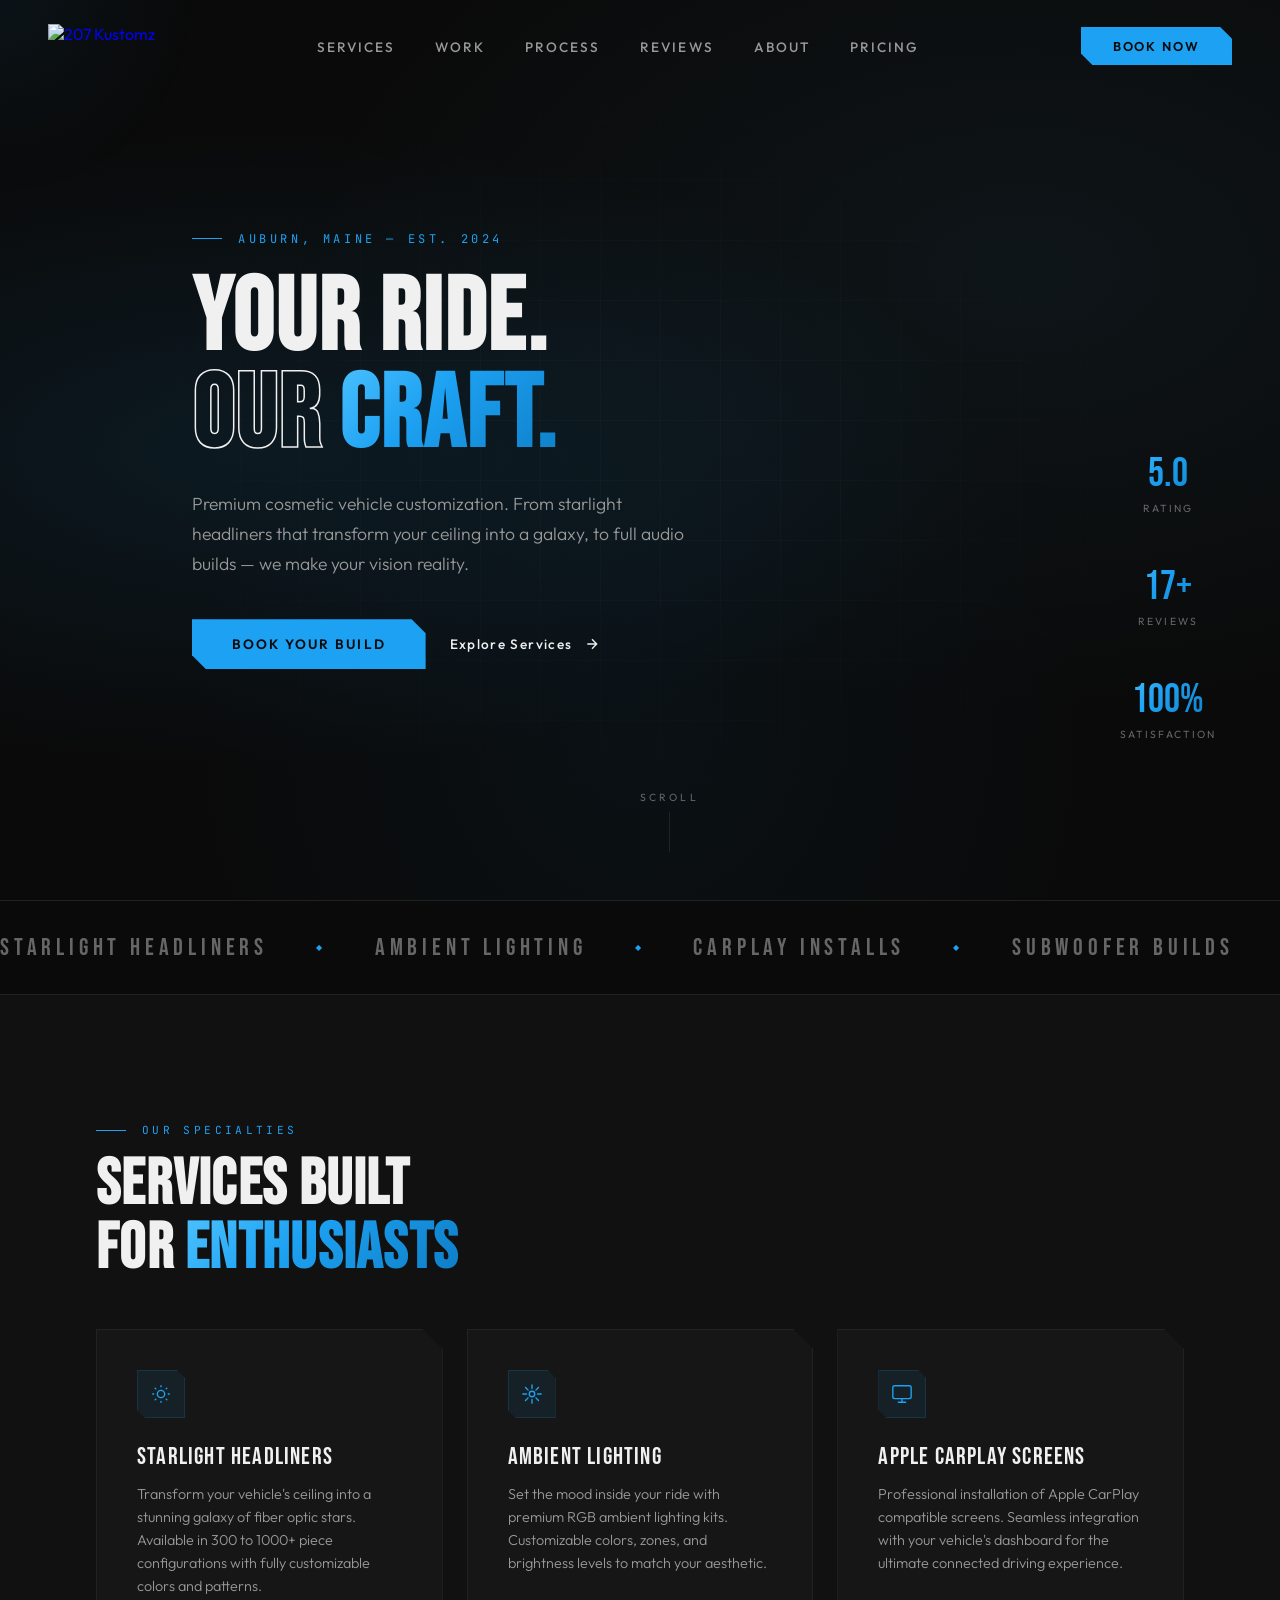
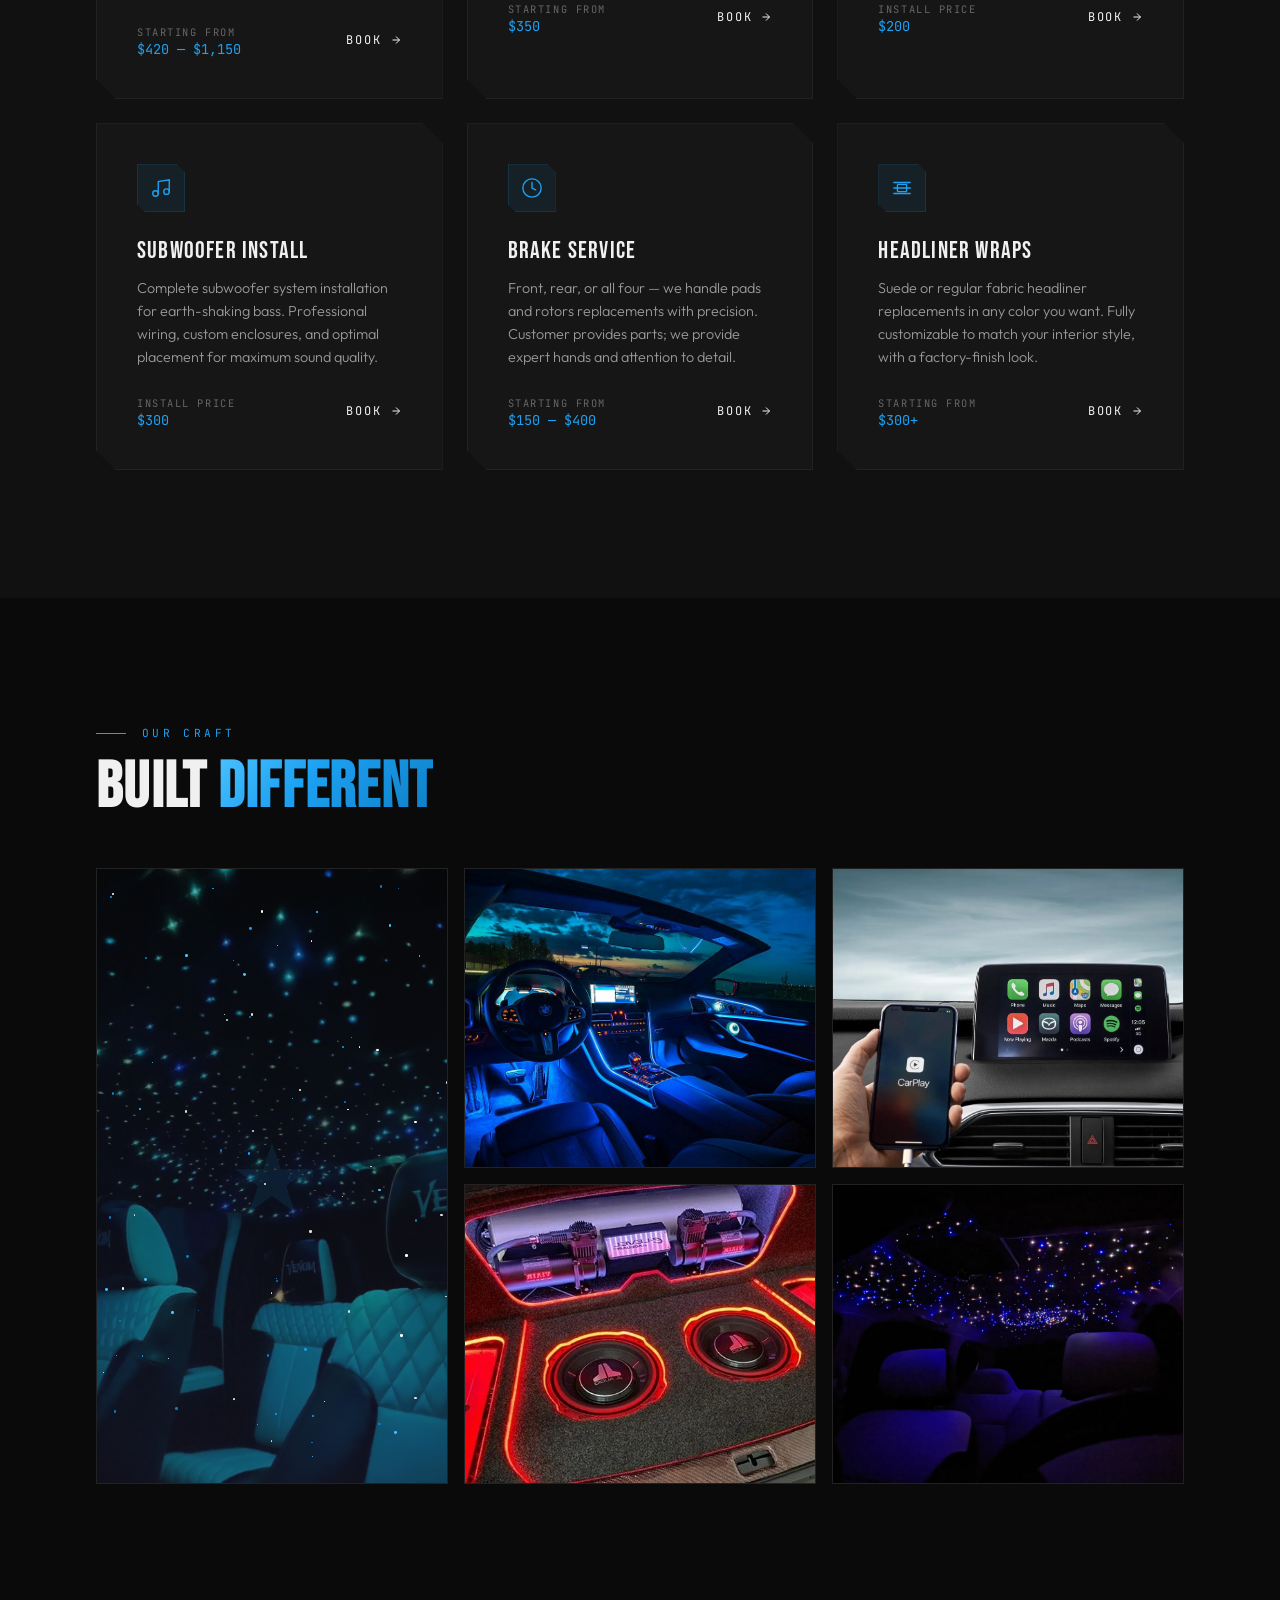
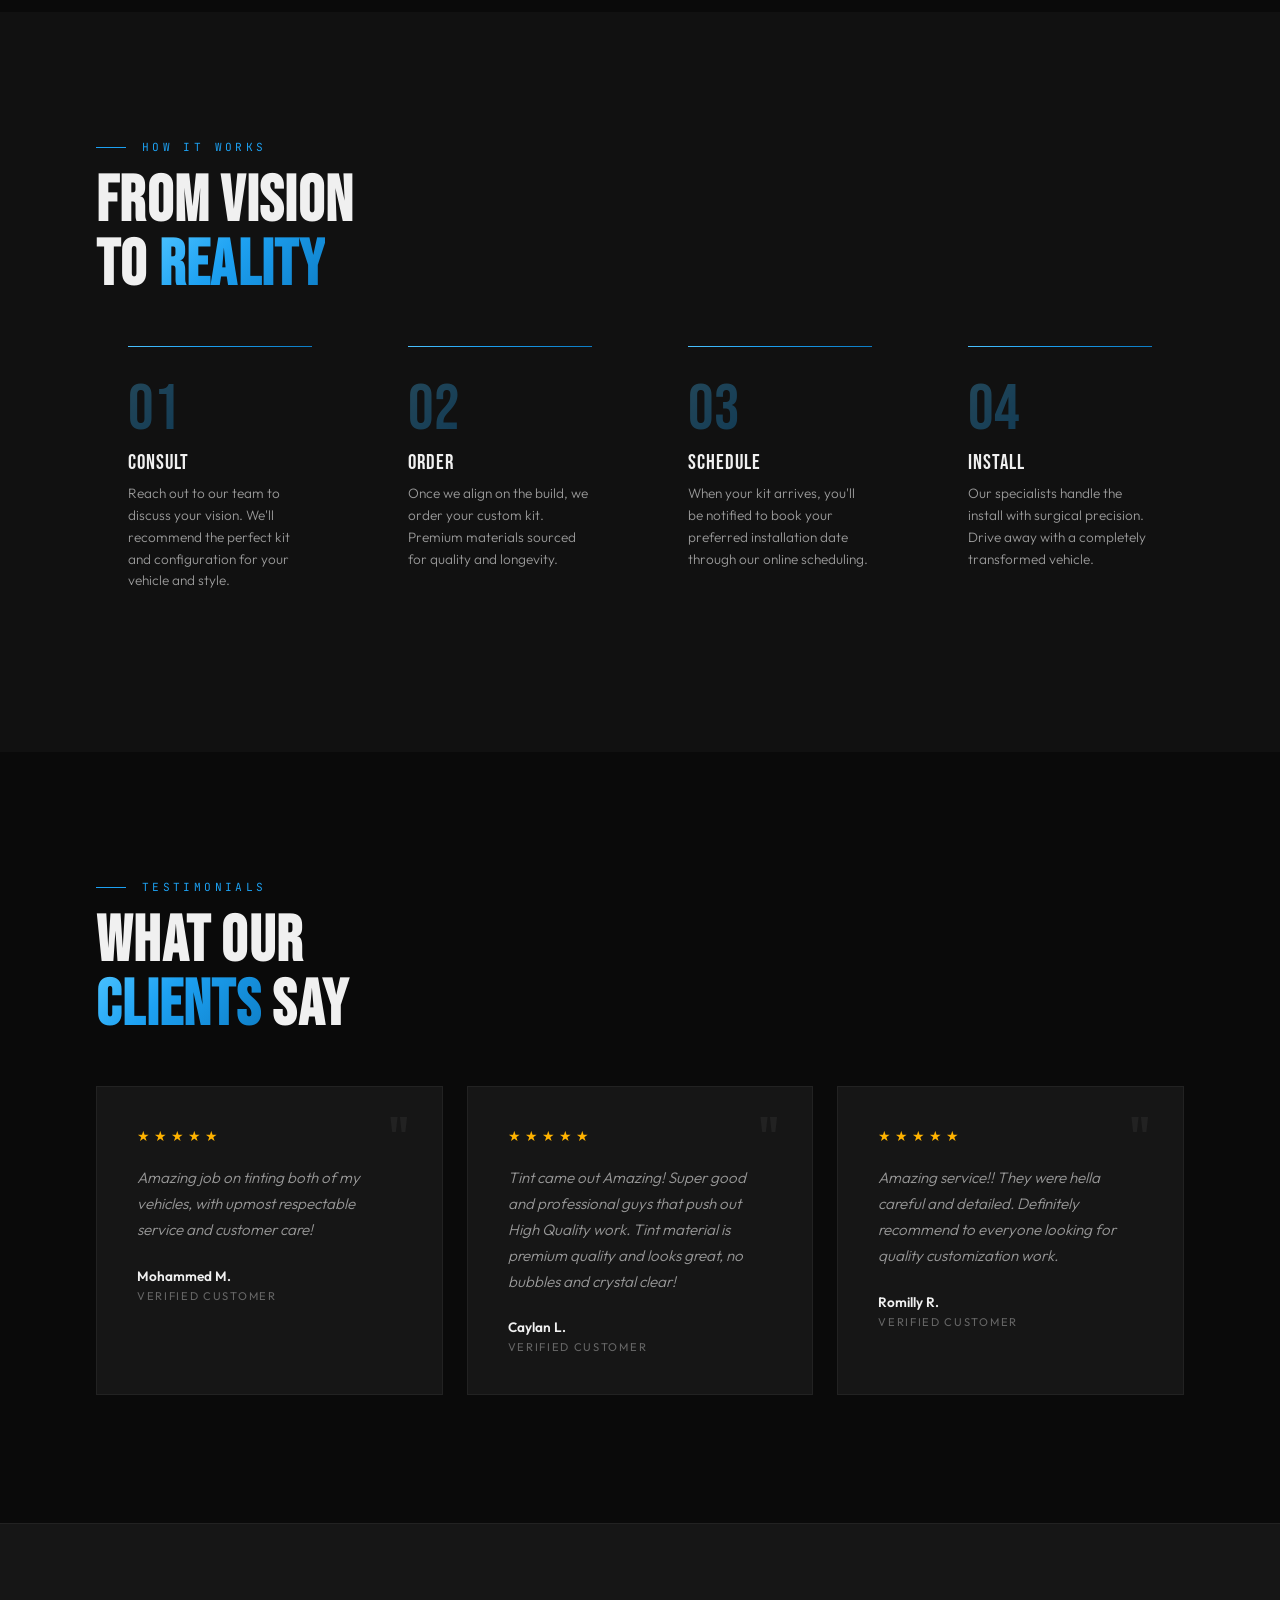
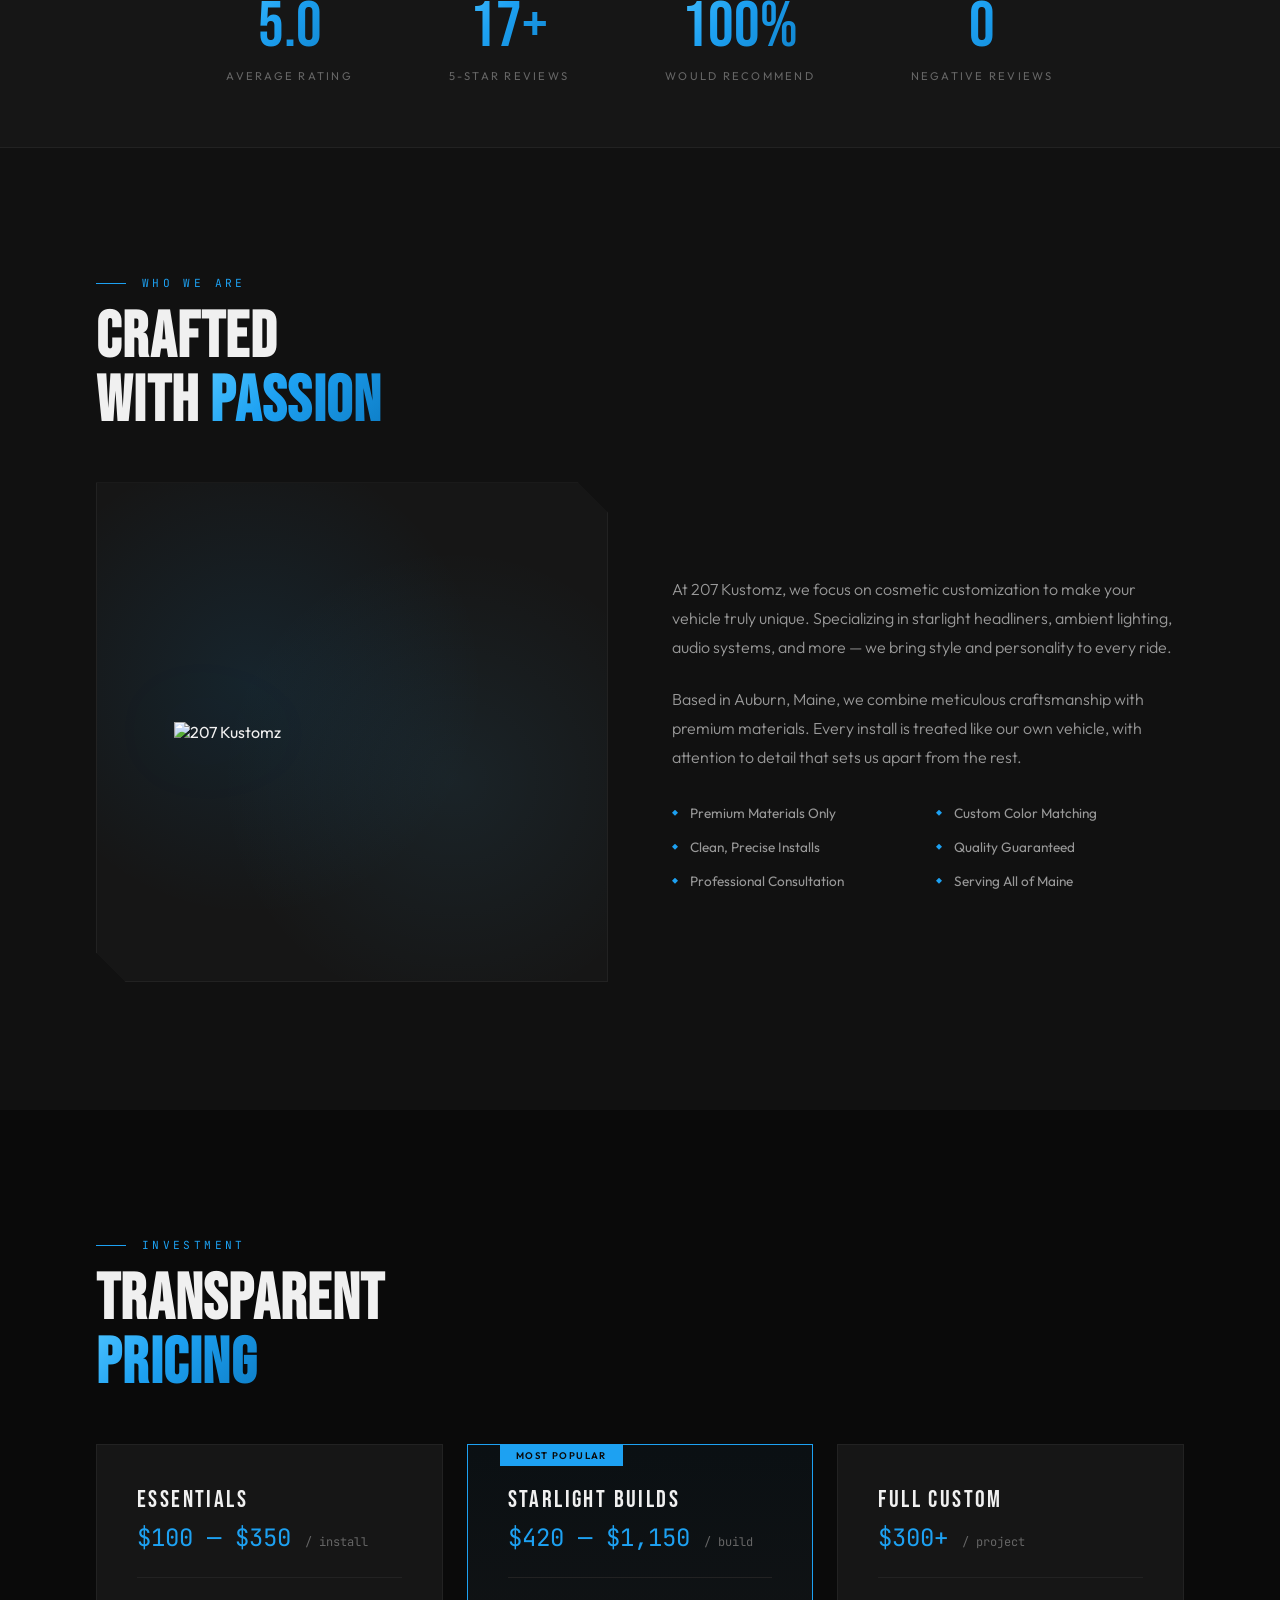
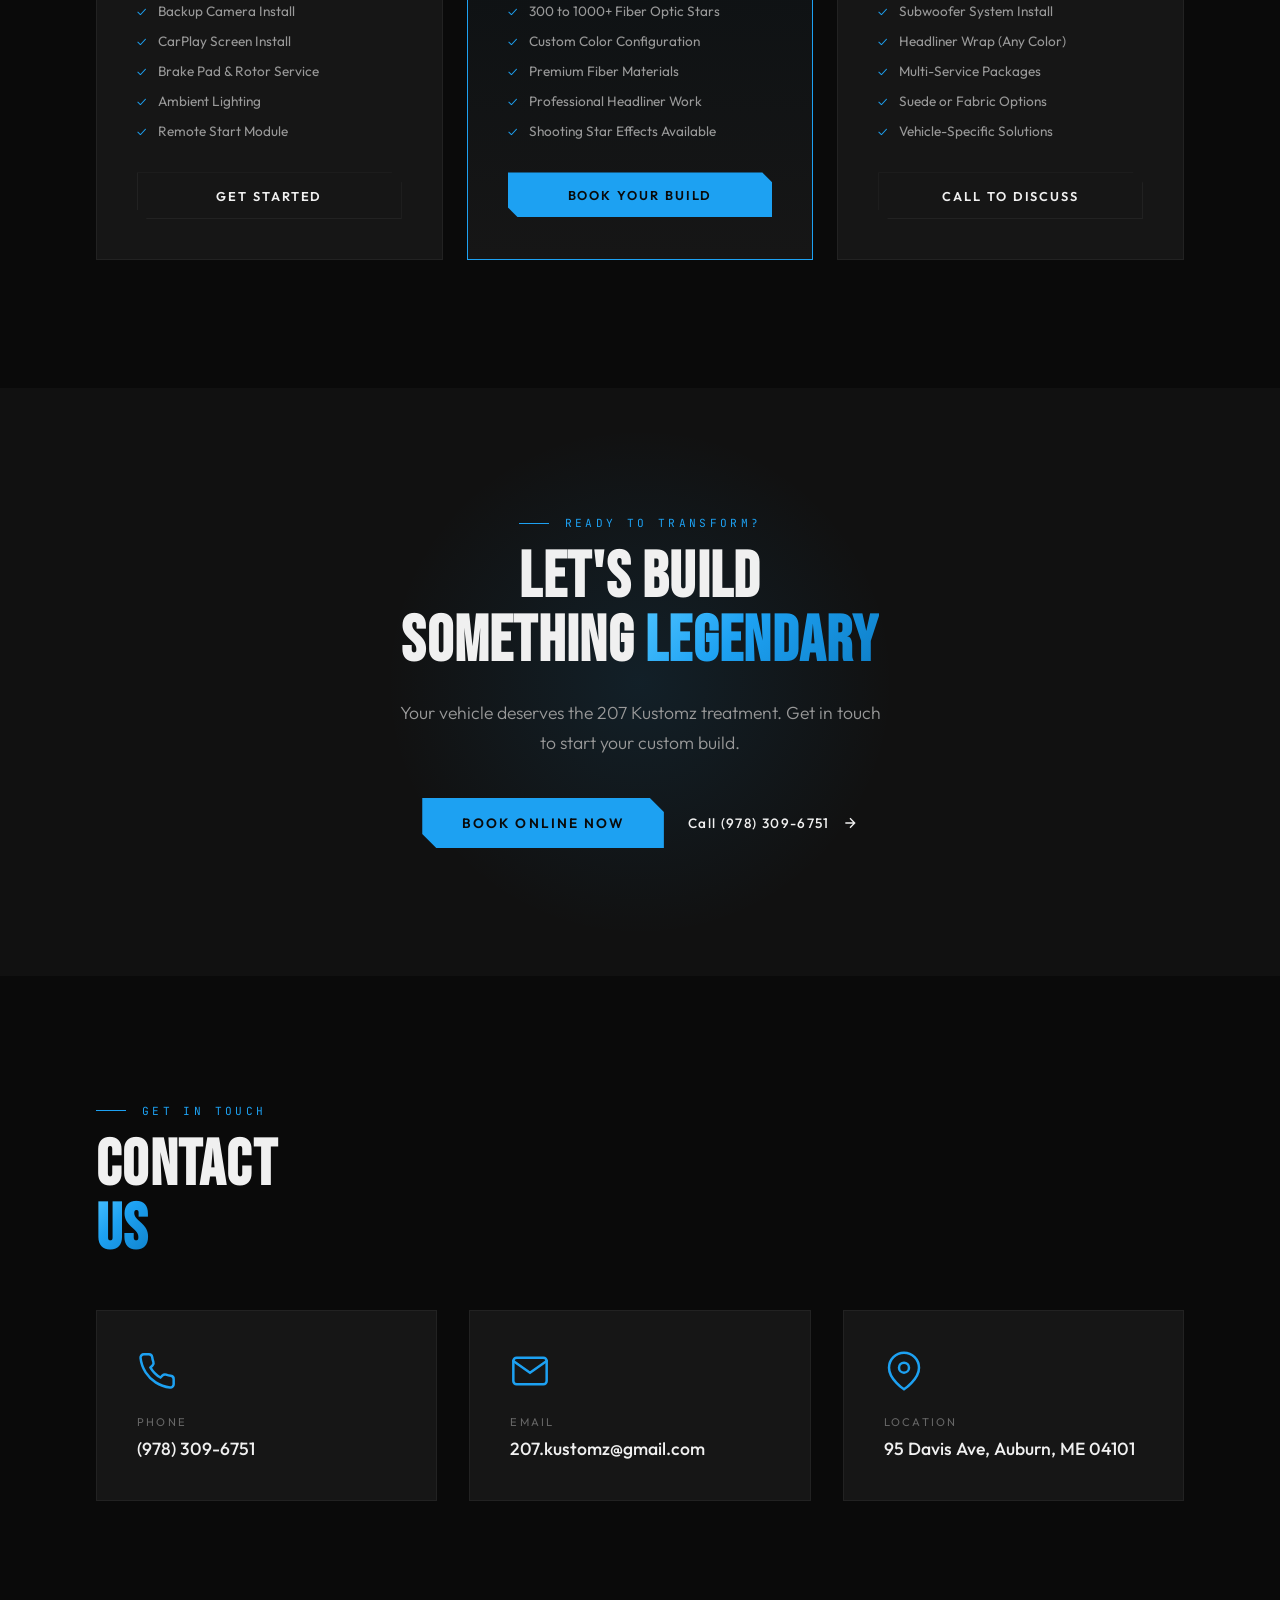
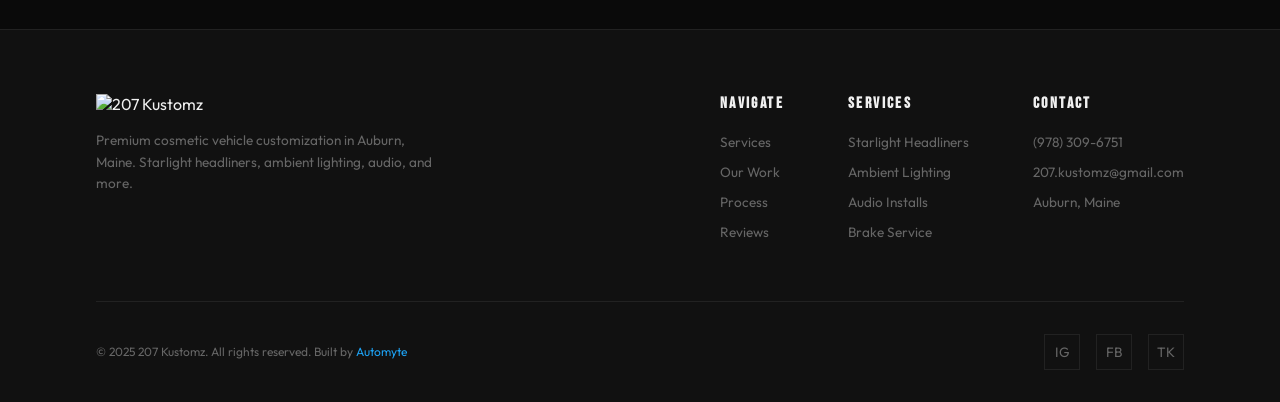
==== 207kustomz.html @ f61073a8 "Initial commit with gallery and premium mobile optimizations" ====
<!DOCTYPE html>
<html lang="en">
<head>
<meta charset="UTF-8">
<meta name="viewport" content="width=device-width, initial-scale=1.0">
<title>207 KUSTOMZ — Premium Vehicle Customization | Auburn, Maine</title>
<link rel="preconnect" href="https://fonts.googleapis.com">
<link href="https://fonts.googleapis.com/css2?family=Bebas+Neue&family=Outfit:wght@300;400;500;600&family=JetBrains+Mono:wght@400;500&display=swap" rel="stylesheet">
<style>
:root {
  --black: #0a0a0a;
  --dark: #111111;
  --card: #161616;
  --border: #222222;
  --muted: #666666;
  --light: #999999;
  --white: #f0f0f0;
  --accent: #1da1f2;
  --accent-bright: #4dc3ff;
  --accent-dim: #0d7cc4;
  --chrome: #c0c0c0;
  --amber: #ffb300;
  --red: #ff3d3d;
  --gradient: linear-gradient(135deg, #4dc3ff 0%, #1da1f2 40%, #0d7cc4 100%);
  --gradient-chrome: linear-gradient(135deg, #e8e8e8, #c0c0c0, #888);
  --glass: rgba(255,255,255,0.04);
  --glass-border: rgba(255,255,255,0.08);
}

* { margin:0; padding:0; box-sizing:border-box; }

html {
  scroll-behavior: smooth;
  scrollbar-width: thin;
  scrollbar-color: var(--accent) var(--dark);
}

body {
  font-family: 'Outfit', sans-serif;
  background: var(--black);
  color: var(--white);
  overflow-x: hidden;
  -webkit-font-smoothing: antialiased;
}

/* ========== CUSTOM CURSOR ========== */
.cursor-glow {
  position: fixed;
  width: 400px;
  height: 400px;
  border-radius: 50%;
  background: radial-gradient(circle, rgba(29,161,242,0.06) 0%, transparent 70%);
  pointer-events: none;
  z-index: 9999;
  transform: translate(-50%, -50%);
  transition: opacity 0.3s;
}

/* ========== NAVBAR ========== */
nav {
  position: fixed;
  top: 0;
  left: 0;
  right: 0;
  z-index: 1000;
  padding: 1.5rem 3rem;
  display: flex;
  align-items: center;
  justify-content: space-between;
  transition: all 0.4s ease;
  background: transparent;
}
nav.scrolled {
  background: rgba(10,10,10,0.92);
  backdrop-filter: blur(20px);
  -webkit-backdrop-filter: blur(20px);
  border-bottom: 1px solid var(--glass-border);
  padding: 1rem 3rem;
}
.nav-logo {
  display: flex;
  align-items: center;
  text-decoration: none;
}
.nav-logo img {
  height: 44px;
  width: auto;
  transition: opacity 0.3s;
}
.nav-logo img:hover { opacity: 0.85; }
.nav-links {
  display: flex;
  gap: 2.5rem;
  list-style: none;
}
.nav-links a {
  color: var(--light);
  text-decoration: none;
  font-size: 0.85rem;
  font-weight: 500;
  letter-spacing: 0.15em;
  text-transform: uppercase;
  position: relative;
  transition: color 0.3s;
}
.nav-links a::after {
  content: '';
  position: absolute;
  bottom: -4px;
  left: 0;
  width: 0;
  height: 1px;
  background: var(--accent);
  transition: width 0.3s;
}
.nav-links a:hover { color: var(--white); }
.nav-links a:hover::after { width: 100%; }
.nav-cta {
  background: var(--accent);
  color: var(--black);
  padding: 0.7rem 2rem;
  border-radius: 0;
  text-decoration: none;
  font-weight: 600;
  font-size: 0.8rem;
  letter-spacing: 0.15em;
  text-transform: uppercase;
  transition: all 0.3s;
  clip-path: polygon(0 0, calc(100% - 12px) 0, 100% 12px, 100% 100%, 12px 100%, 0 calc(100% - 12px));
}
.nav-cta:hover {
  background: var(--white);
  transform: translateY(-2px);
  box-shadow: 0 8px 30px rgba(29,161,242,0.3);
}

/* Mobile menu */
.hamburger {
  display: none;
  flex-direction: column;
  gap: 5px;
  cursor: pointer;
  z-index: 1001;
}
.hamburger span {
  width: 24px;
  height: 2px;
  background: var(--white);
  transition: all 0.3s;
}

/* ========== HERO ========== */
.hero {
  height: 100vh;
  min-height: 700px;
  position: relative;
  display: flex;
  align-items: center;
  overflow: hidden;
}
.hero-bg {
  position: absolute;
  inset: 0;
  background: 
    radial-gradient(ellipse at 20% 50%, rgba(29,161,242,0.1) 0%, transparent 50%),
    radial-gradient(ellipse at 80% 30%, rgba(77,195,255,0.06) 0%, transparent 50%),
    radial-gradient(ellipse at 50% 80%, rgba(13,124,196,0.06) 0%, transparent 50%);
}
.hero-grid {
  position: absolute;
  inset: 0;
  background-image: 
    linear-gradient(rgba(255,255,255,0.02) 1px, transparent 1px),
    linear-gradient(90deg, rgba(255,255,255,0.02) 1px, transparent 1px);
  background-size: 60px 60px;
  mask-image: radial-gradient(ellipse at center, black 20%, transparent 70%);
  -webkit-mask-image: radial-gradient(ellipse at center, black 20%, transparent 70%);
}
.hero-particles {
  position: absolute;
  inset: 0;
}
.particle {
  position: absolute;
  width: 2px;
  height: 2px;
  background: var(--accent);
  border-radius: 50%;
  opacity: 0;
  animation: float 6s ease-in-out infinite;
}
@keyframes float {
  0%, 100% { opacity: 0; transform: translateY(0) scale(0); }
  50% { opacity: 0.6; transform: translateY(-100px) scale(1); }
}
.hero-content {
  position: relative;
  z-index: 2;
  padding: 0 6rem;
  max-width: 900px;
}
.hero-tag {
  font-family: 'JetBrains Mono', monospace;
  font-size: 0.75rem;
  color: var(--accent);
  letter-spacing: 0.3em;
  text-transform: uppercase;
  margin-bottom: 1.5rem;
  display: flex;
  align-items: center;
  gap: 1rem;
  opacity: 0;
  animation: slideUp 0.8s ease forwards 0.2s;
}
.hero-tag::before {
  content: '';
  width: 30px;
  height: 1px;
  background: var(--accent);
}
.hero-title {
  font-family: 'Bebas Neue', sans-serif;
  font-size: clamp(3.5rem, 8vw, 8rem);
  line-height: 0.95;
  letter-spacing: 0.02em;
  margin-bottom: 1.5rem;
  opacity: 0;
  animation: slideUp 0.8s ease forwards 0.4s;
}
.hero-title .outline {
  -webkit-text-stroke: 1.5px var(--white);
  -webkit-text-fill-color: transparent;
}
.hero-title .gradient {
  background: var(--gradient);
  -webkit-background-clip: text;
  -webkit-text-fill-color: transparent;
  background-clip: text;
}
.hero-desc {
  font-size: 1.1rem;
  color: var(--light);
  line-height: 1.7;
  max-width: 500px;
  margin-bottom: 2.5rem;
  font-weight: 300;
  opacity: 0;
  animation: slideUp 0.8s ease forwards 0.6s;
}
.hero-actions {
  display: flex;
  gap: 1.5rem;
  align-items: center;
  opacity: 0;
  animation: slideUp 0.8s ease forwards 0.8s;
}
.btn-primary {
  background: var(--accent);
  color: var(--black);
  padding: 1rem 2.5rem;
  text-decoration: none;
  font-weight: 600;
  font-size: 0.85rem;
  letter-spacing: 0.15em;
  text-transform: uppercase;
  transition: all 0.3s;
  clip-path: polygon(0 0, calc(100% - 14px) 0, 100% 14px, 100% 100%, 14px 100%, 0 calc(100% - 14px));
  display: inline-block;
}
.btn-primary:hover {
  background: var(--white);
  transform: translateY(-2px);
  box-shadow: 0 10px 40px rgba(29,161,242,0.25);
}
.btn-ghost {
  color: var(--white);
  text-decoration: none;
  font-size: 0.85rem;
  font-weight: 500;
  letter-spacing: 0.1em;
  display: flex;
  align-items: center;
  gap: 0.75rem;
  transition: color 0.3s;
}
.btn-ghost:hover { color: var(--accent); }
.btn-ghost svg { transition: transform 0.3s; }
.btn-ghost:hover svg { transform: translateX(4px); }

/* Hero side stats */
.hero-stats {
  position: absolute;
  right: 4rem;
  top: 50%;
  transform: translateY(-50%);
  display: flex;
  flex-direction: column;
  gap: 3rem;
  z-index: 2;
  opacity: 0;
  animation: slideUp 0.8s ease forwards 1s;
}
.hero-stat {
  text-align: center;
}
.hero-stat-num {
  font-family: 'Bebas Neue', sans-serif;
  font-size: 2.5rem;
  background: var(--gradient);
  -webkit-background-clip: text;
  -webkit-text-fill-color: transparent;
  background-clip: text;
}
.hero-stat-label {
  font-size: 0.65rem;
  color: var(--muted);
  letter-spacing: 0.2em;
  text-transform: uppercase;
  margin-top: 0.25rem;
}

/* Scroll indicator */
.scroll-indicator {
  position: absolute;
  bottom: 3rem;
  left: 50%;
  transform: translateX(-50%);
  display: flex;
  flex-direction: column;
  align-items: center;
  gap: 0.5rem;
  z-index: 2;
  opacity: 0;
  animation: slideUp 0.8s ease forwards 1.2s;
}
.scroll-indicator span {
  font-size: 0.65rem;
  color: var(--muted);
  letter-spacing: 0.3em;
  text-transform: uppercase;
}
.scroll-line {
  width: 1px;
  height: 40px;
  background: var(--border);
  position: relative;
  overflow: hidden;
}
.scroll-line::after {
  content: '';
  position: absolute;
  top: -100%;
  left: 0;
  width: 100%;
  height: 100%;
  background: var(--accent);
  animation: scrollDown 2s ease-in-out infinite;
}
@keyframes scrollDown {
  0% { top: -100%; }
  50% { top: 100%; }
  100% { top: 100%; }
}

@keyframes slideUp {
  from { opacity: 0; transform: translateY(30px); }
  to { opacity: 1; transform: translateY(0); }
}

/* ========== SECTION UTILITY ========== */
section {
  padding: 8rem 6rem;
  position: relative;
}
.section-tag {
  font-family: 'JetBrains Mono', monospace;
  font-size: 0.7rem;
  color: var(--accent);
  letter-spacing: 0.3em;
  text-transform: uppercase;
  margin-bottom: 1rem;
  display: flex;
  align-items: center;
  gap: 1rem;
}
.section-tag::before {
  content: '';
  width: 30px;
  height: 1px;
  background: var(--accent);
}
.section-title {
  font-family: 'Bebas Neue', sans-serif;
  font-size: clamp(2.5rem, 5vw, 4.5rem);
  letter-spacing: 0.02em;
  line-height: 1;
  margin-bottom: 1.5rem;
}

/* ========== MARQUEE ========== */
.marquee-section {
  padding: 2rem 0;
  border-top: 1px solid var(--border);
  border-bottom: 1px solid var(--border);
  overflow: hidden;
}
.marquee-track {
  display: flex;
  gap: 3rem;
  animation: marquee 20s linear infinite;
  width: max-content;
}
.marquee-item {
  font-family: 'Bebas Neue', sans-serif;
  font-size: 1.5rem;
  letter-spacing: 0.2em;
  color: var(--muted);
  white-space: nowrap;
  display: flex;
  align-items: center;
  gap: 3rem;
}
.marquee-item::after {
  content: '◆';
  font-size: 0.5rem;
  color: var(--accent);
}
@keyframes marquee {
  to { transform: translateX(-50%); }
}

/* ========== SERVICES ========== */
#services {
  background: var(--dark);
}
.services-grid {
  display: grid;
  grid-template-columns: repeat(auto-fill, minmax(340px, 1fr));
  gap: 1.5rem;
  margin-top: 3rem;
}
.service-card {
  background: var(--card);
  border: 1px solid var(--border);
  padding: 2.5rem;
  position: relative;
  overflow: hidden;
  transition: all 0.4s ease;
  clip-path: polygon(0 0, calc(100% - 20px) 0, 100% 20px, 100% 100%, 20px 100%, 0 calc(100% - 20px));
}
.service-card::before {
  content: '';
  position: absolute;
  top: 0;
  left: 0;
  width: 100%;
  height: 2px;
  background: var(--gradient);
  transform: scaleX(0);
  transform-origin: left;
  transition: transform 0.4s ease;
}
.service-card:hover::before { transform: scaleX(1); }
.service-card:hover {
  transform: translateY(-4px);
  border-color: rgba(29,161,242,0.2);
  box-shadow: 0 20px 60px rgba(0,0,0,0.3);
}
.service-icon {
  width: 48px;
  height: 48px;
  background: rgba(29,161,242,0.08);
  border: 1px solid rgba(29,161,242,0.15);
  display: flex;
  align-items: center;
  justify-content: center;
  margin-bottom: 1.5rem;
  clip-path: polygon(0 0, calc(100% - 8px) 0, 100% 8px, 100% 100%, 8px 100%, 0 calc(100% - 8px));
}
.service-icon svg {
  width: 22px;
  height: 22px;
  stroke: var(--accent);
}
.service-name {
  font-family: 'Bebas Neue', sans-serif;
  font-size: 1.5rem;
  letter-spacing: 0.05em;
  margin-bottom: 0.75rem;
}
.service-desc {
  font-size: 0.9rem;
  color: var(--light);
  line-height: 1.6;
  margin-bottom: 1.5rem;
  font-weight: 300;
}
.service-price {
  font-family: 'JetBrains Mono', monospace;
  font-size: 0.85rem;
  color: var(--accent);
  display: flex;
  align-items: center;
  justify-content: space-between;
}
.service-price .from {
  font-size: 0.65rem;
  color: var(--muted);
  text-transform: uppercase;
  letter-spacing: 0.15em;
}
.service-book {
  color: var(--white);
  font-size: 0.75rem;
  letter-spacing: 0.15em;
  text-transform: uppercase;
  text-decoration: none;
  display: flex;
  align-items: center;
  gap: 0.5rem;
  transition: color 0.3s;
}
.service-book:hover { color: var(--accent); }

/* ========== GALLERY / SHOWCASE ========== */
#work {
  background: var(--black);
}
.gallery-grid {
  display: grid;
  grid-template-columns: repeat(3, 1fr);
  grid-template-rows: repeat(2, 300px);
  gap: 1rem;
  margin-top: 3rem;
}
.gallery-item {
  position: relative;
  overflow: hidden;
  background: var(--card);
  border: 1px solid var(--border);
  cursor: pointer;
}
.gallery-item:first-child {
  grid-row: 1 / 3;
}
.gallery-item-bg {
  position: absolute;
  inset: 0;
  background-size: cover;
  background-position: center;
  transition: transform 0.6s ease;
}
.gallery-item:hover .gallery-item-bg { transform: scale(1.08); }
.gallery-overlay {
  position: absolute;
  inset: 0;
  background: linear-gradient(to top, rgba(10,10,10,0.9) 0%, transparent 60%);
  display: flex;
  flex-direction: column;
  justify-content: flex-end;
  padding: 2rem;
  opacity: 0;
  transition: opacity 0.4s;
}
.gallery-item:hover .gallery-overlay { opacity: 1; }
.gallery-label {
  font-family: 'Bebas Neue', sans-serif;
  font-size: 1.4rem;
  letter-spacing: 0.05em;
}
.gallery-sub {
  font-size: 0.75rem;
  color: var(--accent);
  letter-spacing: 0.15em;
  text-transform: uppercase;
  margin-top: 0.25rem;
}

/* Simulated gallery visuals */
.gallery-item:nth-child(1) .gallery-item-bg {
  background: linear-gradient(rgba(13, 17, 23, 0.4), rgba(26, 26, 46, 0.6)), url('assets/images/gallery/starlight-1.png');
  background-size: cover;
  background-position: center;
  display: flex;
  align-items: center;
  justify-content: center;
}
.gallery-item:nth-child(1)::after {
  content: '★';
  position: absolute;
  inset: 0;
  display: flex;
  align-items: center;
  justify-content: center;
  font-size: 6rem;
  opacity: 0.1;
  color: var(--accent);
  animation: twinkle 3s ease-in-out infinite;
}
@keyframes twinkle {
  0%, 100% { opacity: 0.05; }
  50% { opacity: 0.15; }
}
.gallery-item:nth-child(2) .gallery-item-bg {
  background: url('assets/images/gallery/ambient-1.png') center/cover;
}
.gallery-item:nth-child(3) .gallery-item-bg {
  background: url('assets/images/gallery/carplay-1.png') center/cover;
}
.gallery-item:nth-child(4) .gallery-item-bg {
  background: url('assets/images/gallery/audo-1.png') center/cover;
}
.gallery-item:nth-child(5) .gallery-item-bg {
  background: url('assets/images/gallery/headliner-1.png') center/cover;
}

/* Starlight animation for gallery */
.starlight-demo {
  position: absolute;
  inset: 0;
  overflow: hidden;
}
.star {
  position: absolute;
  width: 2px;
  height: 2px;
  background: white;
  border-radius: 50%;
  animation: starTwinkle 2s ease-in-out infinite;
}
@keyframes starTwinkle {
  0%, 100% { opacity: 0.2; transform: scale(0.5); }
  50% { opacity: 1; transform: scale(1.5); }
}

/* ========== PROCESS ========== */
#process {
  background: var(--dark);
}
.process-steps {
  display: grid;
  grid-template-columns: repeat(4, 1fr);
  gap: 2rem;
  margin-top: 3rem;
}
.process-step {
  position: relative;
  padding: 2rem;
}
.process-step::before {
  content: '';
  position: absolute;
  top: 0;
  left: 2rem;
  right: 2rem;
  height: 1px;
  background: var(--gradient);
}
.step-num {
  font-family: 'Bebas Neue', sans-serif;
  font-size: 4rem;
  background: var(--gradient);
  -webkit-background-clip: text;
  -webkit-text-fill-color: transparent;
  background-clip: text;
  opacity: 0.3;
  line-height: 1;
}
.step-title {
  font-family: 'Bebas Neue', sans-serif;
  font-size: 1.3rem;
  letter-spacing: 0.05em;
  margin: 0.5rem 0;
}
.step-desc {
  font-size: 0.85rem;
  color: var(--light);
  line-height: 1.6;
  font-weight: 300;
}

/* ========== REVIEWS ========== */
#reviews {
  background: var(--black);
}
.reviews-grid {
  display: grid;
  grid-template-columns: repeat(3, 1fr);
  gap: 1.5rem;
  margin-top: 3rem;
}
.review-card {
  background: var(--card);
  border: 1px solid var(--border);
  padding: 2.5rem;
  position: relative;
  transition: all 0.3s;
}
.review-card:hover {
  border-color: rgba(29,161,242,0.15);
  transform: translateY(-2px);
}
.review-stars {
  display: flex;
  gap: 0.25rem;
  margin-bottom: 1.25rem;
}
.review-stars span {
  color: var(--amber);
  font-size: 0.85rem;
}
.review-text {
  font-size: 0.95rem;
  color: var(--light);
  line-height: 1.7;
  font-weight: 300;
  font-style: italic;
  margin-bottom: 1.5rem;
}
.review-author {
  font-weight: 600;
  font-size: 0.85rem;
}
.review-source {
  font-size: 0.7rem;
  color: var(--muted);
  text-transform: uppercase;
  letter-spacing: 0.15em;
  margin-top: 0.25rem;
}
.review-quote {
  position: absolute;
  top: 1.5rem;
  right: 2rem;
  font-family: 'Bebas Neue', sans-serif;
  font-size: 4rem;
  color: var(--border);
  line-height: 1;
}

/* ========== RATING BANNER ========== */
.rating-banner {
  background: var(--card);
  border-top: 1px solid var(--border);
  border-bottom: 1px solid var(--border);
  padding: 4rem 6rem;
  display: flex;
  align-items: center;
  justify-content: center;
  gap: 6rem;
}
.rating-block {
  text-align: center;
}
.rating-big {
  font-family: 'Bebas Neue', sans-serif;
  font-size: 4rem;
  background: var(--gradient);
  -webkit-background-clip: text;
  -webkit-text-fill-color: transparent;
  background-clip: text;
}
.rating-label {
  font-size: 0.7rem;
  color: var(--muted);
  letter-spacing: 0.2em;
  text-transform: uppercase;
  margin-top: 0.25rem;
}

/* ========== ABOUT ========== */
#about {
  background: var(--dark);
}
.about-grid {
  display: grid;
  grid-template-columns: 1fr 1fr;
  gap: 4rem;
  margin-top: 3rem;
  align-items: center;
}
.about-visual {
  position: relative;
  height: 500px;
  background: var(--card);
  border: 1px solid var(--border);
  overflow: hidden;
  clip-path: polygon(0 0, calc(100% - 30px) 0, 100% 30px, 100% 100%, 30px 100%, 0 calc(100% - 30px));
}
.about-visual-inner {
  position: absolute;
  inset: 0;
  background: 
    radial-gradient(circle at 30% 40%, rgba(29,161,242,0.1) 0%, transparent 50%),
    radial-gradient(circle at 70% 60%, rgba(77,195,255,0.08) 0%, transparent 50%),
    var(--card);
  display: flex;
  align-items: center;
  justify-content: center;
}
.about-logo-big {
  font-family: 'Bebas Neue', sans-serif;
  font-size: 6rem;
  letter-spacing: 0.2em;
  opacity: 0.06;
  position: absolute;
}
.about-badge {
  width: 160px;
  height: 160px;
  border: 2px solid rgba(29,161,242,0.2);
  border-radius: 50%;
  display: flex;
  flex-direction: column;
  align-items: center;
  justify-content: center;
  background: rgba(29,161,242,0.03);
}
.about-badge-num {
  font-family: 'Bebas Neue', sans-serif;
  font-size: 3.5rem;
  background: var(--gradient);
  -webkit-background-clip: text;
  -webkit-text-fill-color: transparent;
  background-clip: text;
  line-height: 1;
}
.about-badge-label {
  font-size: 0.6rem;
  color: var(--light);
  letter-spacing: 0.2em;
  text-transform: uppercase;
}
.about-text p {
  font-size: 1rem;
  color: var(--light);
  line-height: 1.8;
  font-weight: 300;
  margin-bottom: 1.5rem;
}
.about-features {
  display: grid;
  grid-template-columns: 1fr 1fr;
  gap: 1rem;
  margin-top: 2rem;
}
.about-feature {
  display: flex;
  align-items: center;
  gap: 0.75rem;
  font-size: 0.85rem;
  color: var(--light);
}
.about-feature .dot {
  width: 6px;
  height: 6px;
  background: var(--accent);
  clip-path: polygon(50% 0%, 100% 50%, 50% 100%, 0% 50%);
  flex-shrink: 0;
}

/* ========== PRICING ========== */
#pricing {
  background: var(--black);
}
.pricing-grid {
  display: grid;
  grid-template-columns: repeat(3, 1fr);
  gap: 1.5rem;
  margin-top: 3rem;
}
.pricing-card {
  background: var(--card);
  border: 1px solid var(--border);
  padding: 2.5rem;
  position: relative;
  transition: all 0.4s;
}
.pricing-card.featured {
  border-color: var(--accent);
  background: linear-gradient(to bottom, rgba(29,161,242,0.04), var(--card));
}
.pricing-card.featured::before {
  content: 'MOST POPULAR';
  position: absolute;
  top: -1px;
  left: 2rem;
  background: var(--accent);
  color: var(--black);
  padding: 0.3rem 1rem;
  font-size: 0.6rem;
  font-weight: 600;
  letter-spacing: 0.15em;
}
.pricing-card:hover {
  transform: translateY(-4px);
  box-shadow: 0 20px 60px rgba(0,0,0,0.4);
}
.pricing-name {
  font-family: 'Bebas Neue', sans-serif;
  font-size: 1.5rem;
  letter-spacing: 0.1em;
  margin-bottom: 0.5rem;
}
.pricing-range {
  font-family: 'JetBrains Mono', monospace;
  font-size: 1.5rem;
  color: var(--accent);
  margin-bottom: 1.5rem;
}
.pricing-range .unit {
  font-size: 0.75rem;
  color: var(--muted);
}
.pricing-divider {
  height: 1px;
  background: var(--border);
  margin: 1.5rem 0;
}
.pricing-features {
  list-style: none;
  display: flex;
  flex-direction: column;
  gap: 0.75rem;
  margin-bottom: 2rem;
}
.pricing-features li {
  font-size: 0.85rem;
  color: var(--light);
  display: flex;
  align-items: center;
  gap: 0.75rem;
}
.pricing-features li::before {
  content: '✓';
  color: var(--accent);
  font-size: 0.75rem;
}
.pricing-btn {
  display: block;
  text-align: center;
  padding: 0.9rem;
  text-decoration: none;
  font-size: 0.8rem;
  font-weight: 600;
  letter-spacing: 0.15em;
  text-transform: uppercase;
  transition: all 0.3s;
  clip-path: polygon(0 0, calc(100% - 10px) 0, 100% 10px, 100% 100%, 10px 100%, 0 calc(100% - 10px));
}
.pricing-btn.primary {
  background: var(--accent);
  color: var(--black);
}
.pricing-btn.primary:hover {
  background: var(--white);
}
.pricing-btn.outline {
  background: transparent;
  color: var(--white);
  border: 1px solid var(--border);
}
.pricing-btn.outline:hover {
  border-color: var(--accent);
  color: var(--accent);
}

/* ========== CTA SECTION ========== */
.cta-section {
  padding: 8rem 6rem;
  text-align: center;
  position: relative;
  overflow: hidden;
  background: var(--dark);
}
.cta-glow {
  position: absolute;
  width: 600px;
  height: 600px;
  border-radius: 50%;
  top: 50%;
  left: 50%;
  transform: translate(-50%, -50%);
  background: radial-gradient(circle, rgba(29,161,242,0.1) 0%, transparent 60%);
}
.cta-section .section-title {
  position: relative;
  z-index: 2;
}
.cta-section .hero-desc {
  margin: 0 auto 2.5rem;
  text-align: center;
  position: relative;
  z-index: 2;
}
.cta-actions {
  position: relative;
  z-index: 2;
  display: flex;
  gap: 1.5rem;
  justify-content: center;
  align-items: center;
}

/* ========== CONTACT INFO ========== */
#contact {
  background: var(--black);
}
.contact-grid {
  display: grid;
  grid-template-columns: 1fr 1fr 1fr;
  gap: 2rem;
  margin-top: 3rem;
}
.contact-card {
  background: var(--card);
  border: 1px solid var(--border);
  padding: 2.5rem;
  transition: all 0.3s;
}
.contact-card:hover {
  border-color: rgba(29,161,242,0.15);
}
.contact-card-icon {
  width: 40px;
  height: 40px;
  margin-bottom: 1.25rem;
  color: var(--accent);
}
.contact-card-label {
  font-size: 0.7rem;
  color: var(--muted);
  letter-spacing: 0.2em;
  text-transform: uppercase;
  margin-bottom: 0.5rem;
}
.contact-card-value {
  font-size: 1.1rem;
  font-weight: 500;
}
.contact-card-value a {
  color: var(--white);
  text-decoration: none;
  transition: color 0.3s;
}
.contact-card-value a:hover { color: var(--accent); }

/* ========== FOOTER ========== */
footer {
  background: var(--dark);
  border-top: 1px solid var(--border);
  padding: 4rem 6rem 2rem;
}
.footer-top {
  display: flex;
  justify-content: space-between;
  align-items: flex-start;
  margin-bottom: 3rem;
}
.footer-brand {
  max-width: 350px;
}
.footer-brand-name {
  font-family: 'Bebas Neue', sans-serif;
  font-size: 2rem;
  letter-spacing: 0.2em;
  margin-bottom: 1rem;
}
.footer-brand p {
  font-size: 0.85rem;
  color: var(--muted);
  line-height: 1.6;
}
.footer-links {
  display: flex;
  gap: 4rem;
}
.footer-col h4 {
  font-family: 'Bebas Neue', sans-serif;
  font-size: 1rem;
  letter-spacing: 0.15em;
  margin-bottom: 1.25rem;
  color: var(--white);
}
.footer-col a {
  display: block;
  color: var(--muted);
  text-decoration: none;
  font-size: 0.85rem;
  margin-bottom: 0.75rem;
  transition: color 0.3s;
}
.footer-col a:hover { color: var(--accent); }
.footer-bottom {
  border-top: 1px solid var(--border);
  padding-top: 2rem;
  display: flex;
  justify-content: space-between;
  align-items: center;
}
.footer-copy {
  font-size: 0.75rem;
  color: var(--muted);
}
.footer-copy a {
  color: var(--accent);
  text-decoration: none;
}
.footer-socials {
  display: flex;
  gap: 1rem;
}
.footer-socials a {
  width: 36px;
  height: 36px;
  border: 1px solid var(--border);
  display: flex;
  align-items: center;
  justify-content: center;
  color: var(--muted);
  text-decoration: none;
  transition: all 0.3s;
  font-size: 0.85rem;
}
.footer-socials a:hover {
  border-color: var(--accent);
  color: var(--accent);
}

/* ========== REVEAL ANIMATIONS ========== */
.reveal {
  opacity: 0;
  transform: translateY(40px);
  transition: all 0.8s cubic-bezier(0.16, 1, 0.3, 1);
}
.reveal.visible {
  opacity: 1;
  transform: translateY(0);
}
.reveal-delay-1 { transition-delay: 0.1s; }
.reveal-delay-2 { transition-delay: 0.2s; }
.reveal-delay-3 { transition-delay: 0.3s; }
.reveal-delay-4 { transition-delay: 0.4s; }

/* ========== RESPONSIVE ========== */
@media (max-width: 1024px) {
  section { padding: 5rem 3rem; }
  .hero-content { padding: 0 3rem; }
  .hero-stats { display: none; }
  .services-grid { grid-template-columns: repeat(2, 1fr); }
  .gallery-grid { grid-template-columns: 1fr 1fr; grid-template-rows: auto; }
  .gallery-item:first-child { grid-row: auto; }
  .gallery-item { height: 250px; }
  .process-steps { grid-template-columns: 1fr 1fr; }
  .reviews-grid { grid-template-columns: 1fr 1fr; }
  .pricing-grid { grid-template-columns: 1fr 1fr; }
  .about-grid { grid-template-columns: 1fr; }
  .about-visual { height: 350px; }
  .rating-banner { padding: 3rem; gap: 3rem; }
  .contact-grid { grid-template-columns: 1fr; }
  footer { padding: 3rem; }
  .footer-top { flex-direction: column; gap: 2rem; }
}

@media (max-width: 768px) {
  section { padding: 4rem 1.5rem; }
  nav { padding: 1rem 1.5rem; }
  .nav-links { display: none; }
  .nav-cta { display: none; }
  .hamburger { display: flex; }
  .hero-content { padding: 0 1.5rem; }
  .services-grid { grid-template-columns: 1fr; }
  .gallery-grid { grid-template-columns: 1fr; }
  .process-steps { grid-template-columns: 1fr; }
  .reviews-grid { grid-template-columns: 1fr; }
  .pricing-grid { grid-template-columns: 1fr; }
  .about-features { grid-template-columns: 1fr; }
  .rating-banner {
    flex-direction: column;
    gap: 2rem;
    padding: 3rem 1.5rem;
  }
  .hero-actions { flex-direction: column; align-items: flex-start; }
  .cta-section { padding: 5rem 1.5rem; }
  .cta-actions { flex-direction: column; }
  .footer-links { flex-direction: column; gap: 2rem; }
  .footer-bottom { flex-direction: column; gap: 1rem; text-align: center; }

  /* Mobile menu overlay */
  .nav-links.open {
    display: flex;
    flex-direction: column;
    position: fixed;
    inset: 0;
    background: rgba(10,10,10,0.98);
    backdrop-filter: blur(20px);
    justify-content: center;
    align-items: center;
    gap: 2rem;
    z-index: 999;
  }
  .nav-links.open a {
    font-size: 1.5rem;
    color: var(--white);
  }
}
</style>
</head>
<body>

<!-- Cursor Glow -->
<div class="cursor-glow" id="cursorGlow"></div>

<!-- Navigation -->
<nav id="navbar">
  <a href="#" class="nav-logo"><img src="/mnt/user-data/uploads/IMG_2564.jpeg" alt="207 Kustomz"></a>
  <ul class="nav-links" id="navLinks">
    <li><a href="#services">Services</a></li>
    <li><a href="#work">Work</a></li>
    <li><a href="#process">Process</a></li>
    <li><a href="#reviews">Reviews</a></li>
    <li><a href="#about">About</a></li>
    <li><a href="#pricing">Pricing</a></li>
  </ul>
  <a href="https://207kustomz.setmore.com/book" target="_blank" class="nav-cta">Book Now</a>
  <div class="hamburger" id="hamburger" onclick="toggleMenu()">
    <span></span><span></span><span></span>
  </div>
</nav>

<!-- Hero -->
<section class="hero">
  <div class="hero-bg"></div>
  <div class="hero-grid"></div>
  <div class="hero-particles" id="particles"></div>
  
  <div class="hero-content">
    <div class="hero-tag">Auburn, Maine — Est. 2024</div>
    <h1 class="hero-title">
      YOUR RIDE.<br>
      <span class="outline">OUR</span> <span class="gradient">CRAFT.</span>
    </h1>
    <p class="hero-desc">
      Premium cosmetic vehicle customization. From starlight headliners that transform your ceiling into a galaxy, to full audio builds — we make your vision reality.
    </p>
    <div class="hero-actions">
      <a href="https://207kustomz.setmore.com/book" target="_blank" class="btn-primary">Book Your Build</a>
      <a href="#services" class="btn-ghost">
        Explore Services
        <svg width="16" height="16" viewBox="0 0 24 24" fill="none" stroke="currentColor" stroke-width="2"><path d="M5 12h14M12 5l7 7-7 7"/></svg>
      </a>
    </div>
  </div>

  <div class="hero-stats">
    <div class="hero-stat">
      <div class="hero-stat-num">5.0</div>
      <div class="hero-stat-label">Rating</div>
    </div>
    <div class="hero-stat">
      <div class="hero-stat-num">17+</div>
      <div class="hero-stat-label">Reviews</div>
    </div>
    <div class="hero-stat">
      <div class="hero-stat-num">100%</div>
      <div class="hero-stat-label">Satisfaction</div>
    </div>
  </div>

  <div class="scroll-indicator">
    <span>Scroll</span>
    <div class="scroll-line"></div>
  </div>
</section>

<!-- Marquee -->
<div class="marquee-section">
  <div class="marquee-track">
    <span class="marquee-item">STARLIGHT HEADLINERS</span>
    <span class="marquee-item">AMBIENT LIGHTING</span>
    <span class="marquee-item">CARPLAY INSTALLS</span>
    <span class="marquee-item">SUBWOOFER BUILDS</span>
    <span class="marquee-item">BRAKE SERVICE</span>
    <span class="marquee-item">HEADLINER WRAPS</span>
    <span class="marquee-item">REMOTE START</span>
    <span class="marquee-item">BACKUP CAMERAS</span>
    <span class="marquee-item">STARLIGHT HEADLINERS</span>
    <span class="marquee-item">AMBIENT LIGHTING</span>
    <span class="marquee-item">CARPLAY INSTALLS</span>
    <span class="marquee-item">SUBWOOFER BUILDS</span>
    <span class="marquee-item">BRAKE SERVICE</span>
    <span class="marquee-item">HEADLINER WRAPS</span>
    <span class="marquee-item">REMOTE START</span>
    <span class="marquee-item">BACKUP CAMERAS</span>
  </div>
</div>

<!-- Services -->
<section id="services">
  <div class="section-tag reveal">Our Specialties</div>
  <h2 class="section-title reveal reveal-delay-1">SERVICES BUILT<br>FOR <span style="background:var(--gradient);-webkit-background-clip:text;-webkit-text-fill-color:transparent;background-clip:text;">ENTHUSIASTS</span></h2>
  
  <div class="services-grid">
    <div class="service-card reveal reveal-delay-1">
      <div class="service-icon">
        <svg viewBox="0 0 24 24" fill="none" stroke-width="1.5" stroke-linecap="round"><path d="M12 3v1m0 16v1m-9-9h1m16 0h1m-2.636-6.364l-.707.707M6.343 17.657l-.707.707m0-12.728l.707.707m11.314 11.314l.707.707"/><circle cx="12" cy="12" r="4"/></svg>
      </div>
      <div class="service-name">STARLIGHT HEADLINERS</div>
      <p class="service-desc">Transform your vehicle's ceiling into a stunning galaxy of fiber optic stars. Available in 300 to 1000+ piece configurations with fully customizable colors and patterns.</p>
      <div class="service-price">
        <span><span class="from">Starting from</span><br>$420 — $1,150</span>
        <a href="https://207kustomz.setmore.com/book" target="_blank" class="service-book">
          Book
          <svg width="12" height="12" viewBox="0 0 24 24" fill="none" stroke="currentColor" stroke-width="2"><path d="M5 12h14M12 5l7 7-7 7"/></svg>
        </a>
      </div>
    </div>

    <div class="service-card reveal reveal-delay-2">
      <div class="service-icon">
        <svg viewBox="0 0 24 24" fill="none" stroke-width="1.5" stroke-linecap="round"><circle cx="12" cy="12" r="3"/><path d="M12 2v4m0 12v4m-7.07-2.93l2.83-2.83m8.48-8.48l2.83-2.83M2 12h4m12 0h4M4.93 4.93l2.83 2.83m8.48 8.48l2.83 2.83"/></svg>
      </div>
      <div class="service-name">AMBIENT LIGHTING</div>
      <p class="service-desc">Set the mood inside your ride with premium RGB ambient lighting kits. Customizable colors, zones, and brightness levels to match your aesthetic.</p>
      <div class="service-price">
        <span><span class="from">Starting from</span><br>$350</span>
        <a href="https://207kustomz.setmore.com/book" target="_blank" class="service-book">
          Book
          <svg width="12" height="12" viewBox="0 0 24 24" fill="none" stroke="currentColor" stroke-width="2"><path d="M5 12h14M12 5l7 7-7 7"/></svg>
        </a>
      </div>
    </div>

    <div class="service-card reveal reveal-delay-3">
      <div class="service-icon">
        <svg viewBox="0 0 24 24" fill="none" stroke-width="1.5" stroke-linecap="round"><rect x="2" y="3" width="20" height="14" rx="2"/><path d="M8 21h8m-4-4v4"/></svg>
      </div>
      <div class="service-name">APPLE CARPLAY SCREENS</div>
      <p class="service-desc">Professional installation of Apple CarPlay compatible screens. Seamless integration with your vehicle's dashboard for the ultimate connected driving experience.</p>
      <div class="service-price">
        <span><span class="from">Install price</span><br>$200</span>
        <a href="https://207kustomz.setmore.com/book" target="_blank" class="service-book">
          Book
          <svg width="12" height="12" viewBox="0 0 24 24" fill="none" stroke="currentColor" stroke-width="2"><path d="M5 12h14M12 5l7 7-7 7"/></svg>
        </a>
      </div>
    </div>

    <div class="service-card reveal reveal-delay-1">
      <div class="service-icon">
        <svg viewBox="0 0 24 24" fill="none" stroke-width="1.5" stroke-linecap="round"><path d="M9 18V5l12-2v13"/><circle cx="6" cy="18" r="3"/><circle cx="18" cy="16" r="3"/></svg>
      </div>
      <div class="service-name">SUBWOOFER INSTALL</div>
      <p class="service-desc">Complete subwoofer system installation for earth-shaking bass. Professional wiring, custom enclosures, and optimal placement for maximum sound quality.</p>
      <div class="service-price">
        <span><span class="from">Install price</span><br>$300</span>
        <a href="https://207kustomz.setmore.com/book" target="_blank" class="service-book">
          Book
          <svg width="12" height="12" viewBox="0 0 24 24" fill="none" stroke="currentColor" stroke-width="2"><path d="M5 12h14M12 5l7 7-7 7"/></svg>
        </a>
      </div>
    </div>

    <div class="service-card reveal reveal-delay-2">
      <div class="service-icon">
        <svg viewBox="0 0 24 24" fill="none" stroke-width="1.5" stroke-linecap="round"><circle cx="12" cy="12" r="10"/><path d="M12 6v6l4 2"/></svg>
      </div>
      <div class="service-name">BRAKE SERVICE</div>
      <p class="service-desc">Front, rear, or all four — we handle pads and rotors replacements with precision. Customer provides parts; we provide expert hands and attention to detail.</p>
      <div class="service-price">
        <span><span class="from">Starting from</span><br>$150 — $400</span>
        <a href="https://207kustomz.setmore.com/book" target="_blank" class="service-book">
          Book
          <svg width="12" height="12" viewBox="0 0 24 24" fill="none" stroke="currentColor" stroke-width="2"><path d="M5 12h14M12 5l7 7-7 7"/></svg>
        </a>
      </div>
    </div>

    <div class="service-card reveal reveal-delay-3">
      <div class="service-icon">
        <svg viewBox="0 0 24 24" fill="none" stroke-width="1.5" stroke-linecap="round"><path d="M3 12h18M3 6h18M3 18h18"/><rect x="7" y="8" width="10" height="8" rx="1"/></svg>
      </div>
      <div class="service-name">HEADLINER WRAPS</div>
      <p class="service-desc">Suede or regular fabric headliner replacements in any color you want. Fully customizable to match your interior style, with a factory-finish look.</p>
      <div class="service-price">
        <span><span class="from">Starting from</span><br>$300+</span>
        <a href="https://207kustomz.setmore.com/book" target="_blank" class="service-book">
          Book
          <svg width="12" height="12" viewBox="0 0 24 24" fill="none" stroke="currentColor" stroke-width="2"><path d="M5 12h14M12 5l7 7-7 7"/></svg>
        </a>
      </div>
    </div>
  </div>
</section>

<!-- Gallery / Showcase -->
<section id="work">
  <div class="section-tag reveal">Our Craft</div>
  <h2 class="section-title reveal reveal-delay-1">BUILT <span style="background:var(--gradient);-webkit-background-clip:text;-webkit-text-fill-color:transparent;background-clip:text;">DIFFERENT</span></h2>
  
  <div class="gallery-grid reveal reveal-delay-2">
    <div class="gallery-item">
      <div class="gallery-item-bg">
        <div class="starlight-demo" id="starlightDemo"></div>
      </div>
      <div class="gallery-overlay">
        <div class="gallery-label">Starlight Headliner</div>
        <div class="gallery-sub">1000 Piece Installation</div>
      </div>
    </div>
    <div class="gallery-item">
      <div class="gallery-item-bg"></div>
      <div class="gallery-overlay">
        <div class="gallery-label">Ambient Interior</div>
        <div class="gallery-sub">Full RGB Setup</div>
      </div>
    </div>
    <div class="gallery-item">
      <div class="gallery-item-bg"></div>
      <div class="gallery-overlay">
        <div class="gallery-label">CarPlay Integration</div>
        <div class="gallery-sub">Seamless Install</div>
      </div>
    </div>
    <div class="gallery-item">
      <div class="gallery-item-bg"></div>
      <div class="gallery-overlay">
        <div class="gallery-label">Sound System</div>
        <div class="gallery-sub">Custom Audio Build</div>
      </div>
    </div>
    <div class="gallery-item">
      <div class="gallery-item-bg"></div>
      <div class="gallery-overlay">
        <div class="gallery-label">Headliner Wrap</div>
        <div class="gallery-sub">Black Suede Finish</div>
      </div>
    </div>
  </div>
</section>

<!-- Process -->
<section id="process">
  <div class="section-tag reveal">How It Works</div>
  <h2 class="section-title reveal reveal-delay-1">FROM VISION<br>TO <span style="background:var(--gradient);-webkit-background-clip:text;-webkit-text-fill-color:transparent;background-clip:text;">REALITY</span></h2>
  
  <div class="process-steps">
    <div class="process-step reveal reveal-delay-1">
      <div class="step-num">01</div>
      <div class="step-title">CONSULT</div>
      <p class="step-desc">Reach out to our team to discuss your vision. We'll recommend the perfect kit and configuration for your vehicle and style.</p>
    </div>
    <div class="process-step reveal reveal-delay-2">
      <div class="step-num">02</div>
      <div class="step-title">ORDER</div>
      <p class="step-desc">Once we align on the build, we order your custom kit. Premium materials sourced for quality and longevity.</p>
    </div>
    <div class="process-step reveal reveal-delay-3">
      <div class="step-num">03</div>
      <div class="step-title">SCHEDULE</div>
      <p class="step-desc">When your kit arrives, you'll be notified to book your preferred installation date through our online scheduling.</p>
    </div>
    <div class="process-step reveal reveal-delay-4">
      <div class="step-num">04</div>
      <div class="step-title">INSTALL</div>
      <p class="step-desc">Our specialists handle the install with surgical precision. Drive away with a completely transformed vehicle.</p>
    </div>
  </div>
</section>

<!-- Reviews -->
<section id="reviews">
  <div class="section-tag reveal">Testimonials</div>
  <h2 class="section-title reveal reveal-delay-1">WHAT OUR<br><span style="background:var(--gradient);-webkit-background-clip:text;-webkit-text-fill-color:transparent;background-clip:text;">CLIENTS</span> SAY</h2>
  
  <div class="reviews-grid">
    <div class="review-card reveal reveal-delay-1">
      <div class="review-quote">"</div>
      <div class="review-stars"><span>★</span><span>★</span><span>★</span><span>★</span><span>★</span></div>
      <p class="review-text">Amazing job on tinting both of my vehicles, with upmost respectable service and customer care!</p>
      <div class="review-author">Mohammed M.</div>
      <div class="review-source">Verified Customer</div>
    </div>
    <div class="review-card reveal reveal-delay-2">
      <div class="review-quote">"</div>
      <div class="review-stars"><span>★</span><span>★</span><span>★</span><span>★</span><span>★</span></div>
      <p class="review-text">Tint came out Amazing! Super good and professional guys that push out High Quality work. Tint material is premium quality and looks great, no bubbles and crystal clear!</p>
      <div class="review-author">Caylan L.</div>
      <div class="review-source">Verified Customer</div>
    </div>
    <div class="review-card reveal reveal-delay-3">
      <div class="review-quote">"</div>
      <div class="review-stars"><span>★</span><span>★</span><span>★</span><span>★</span><span>★</span></div>
      <p class="review-text">Amazing service!! They were hella careful and detailed. Definitely recommend to everyone looking for quality customization work.</p>
      <div class="review-author">Romilly R.</div>
      <div class="review-source">Verified Customer</div>
    </div>
  </div>
</section>

<!-- Rating Banner -->
<div class="rating-banner">
  <div class="rating-block reveal">
    <div class="rating-big">5.0</div>
    <div class="rating-label">Average Rating</div>
  </div>
  <div class="rating-block reveal reveal-delay-1">
    <div class="rating-big">17+</div>
    <div class="rating-label">5-Star Reviews</div>
  </div>
  <div class="rating-block reveal reveal-delay-2">
    <div class="rating-big">100%</div>
    <div class="rating-label">Would Recommend</div>
  </div>
  <div class="rating-block reveal reveal-delay-3">
    <div class="rating-big">0</div>
    <div class="rating-label">Negative Reviews</div>
  </div>
</div>

<!-- About -->
<section id="about">
  <div class="section-tag reveal">Who We Are</div>
  <h2 class="section-title reveal reveal-delay-1">CRAFTED<br>WITH <span style="background:var(--gradient);-webkit-background-clip:text;-webkit-text-fill-color:transparent;background-clip:text;">PASSION</span></h2>
  
  <div class="about-grid">
    <div class="about-visual reveal">
      <div class="about-visual-inner">
        <img src="/mnt/user-data/uploads/IMG_2564.jpeg" alt="207 Kustomz" style="width:70%;max-width:380px;height:auto;position:relative;z-index:2;filter:drop-shadow(0 0 40px rgba(29,161,242,0.2));">
      </div>
    </div>
    <div class="about-text reveal reveal-delay-2">
      <p>At 207 Kustomz, we focus on cosmetic customization to make your vehicle truly unique. Specializing in starlight headliners, ambient lighting, audio systems, and more — we bring style and personality to every ride.</p>
      <p>Based in Auburn, Maine, we combine meticulous craftsmanship with premium materials. Every install is treated like our own vehicle, with attention to detail that sets us apart from the rest.</p>
      
      <div class="about-features">
        <div class="about-feature"><div class="dot"></div>Premium Materials Only</div>
        <div class="about-feature"><div class="dot"></div>Custom Color Matching</div>
        <div class="about-feature"><div class="dot"></div>Clean, Precise Installs</div>
        <div class="about-feature"><div class="dot"></div>Quality Guaranteed</div>
        <div class="about-feature"><div class="dot"></div>Professional Consultation</div>
        <div class="about-feature"><div class="dot"></div>Serving All of Maine</div>
      </div>
    </div>
  </div>
</section>

<!-- Pricing -->
<section id="pricing">
  <div class="section-tag reveal">Investment</div>
  <h2 class="section-title reveal reveal-delay-1">TRANSPARENT<br><span style="background:var(--gradient);-webkit-background-clip:text;-webkit-text-fill-color:transparent;background-clip:text;">PRICING</span></h2>
  
  <div class="pricing-grid">
    <div class="pricing-card reveal reveal-delay-1">
      <div class="pricing-name">ESSENTIALS</div>
      <div class="pricing-range">$100 — $350 <span class="unit">/ install</span></div>
      <div class="pricing-divider"></div>
      <ul class="pricing-features">
        <li>Backup Camera Install</li>
        <li>CarPlay Screen Install</li>
        <li>Brake Pad & Rotor Service</li>
        <li>Ambient Lighting</li>
        <li>Remote Start Module</li>
      </ul>
      <a href="https://207kustomz.setmore.com/book" target="_blank" class="pricing-btn outline">Get Started</a>
    </div>

    <div class="pricing-card featured reveal reveal-delay-2">
      <div class="pricing-name">STARLIGHT BUILDS</div>
      <div class="pricing-range">$420 — $1,150 <span class="unit">/ build</span></div>
      <div class="pricing-divider"></div>
      <ul class="pricing-features">
        <li>300 to 1000+ Fiber Optic Stars</li>
        <li>Custom Color Configuration</li>
        <li>Premium Fiber Materials</li>
        <li>Professional Headliner Work</li>
        <li>Shooting Star Effects Available</li>
      </ul>
      <a href="https://207kustomz.setmore.com/book" target="_blank" class="pricing-btn primary">Book Your Build</a>
    </div>

    <div class="pricing-card reveal reveal-delay-3">
      <div class="pricing-name">FULL CUSTOM</div>
      <div class="pricing-range">$300+ <span class="unit">/ project</span></div>
      <div class="pricing-divider"></div>
      <ul class="pricing-features">
        <li>Subwoofer System Install</li>
        <li>Headliner Wrap (Any Color)</li>
        <li>Multi-Service Packages</li>
        <li>Suede or Fabric Options</li>
        <li>Vehicle-Specific Solutions</li>
      </ul>
      <a href="tel:9783096751" class="pricing-btn outline">Call to Discuss</a>
    </div>
  </div>
</section>

<!-- CTA -->
<div class="cta-section">
  <div class="cta-glow"></div>
  <div class="section-tag reveal" style="justify-content:center;">Ready to Transform?</div>
  <h2 class="section-title reveal reveal-delay-1" style="text-align:center;">LET'S BUILD<br>SOMETHING <span style="background:var(--gradient);-webkit-background-clip:text;-webkit-text-fill-color:transparent;background-clip:text;">LEGENDARY</span></h2>
  <p class="hero-desc reveal reveal-delay-2" style="opacity:1;animation:none;text-align:center;margin:0 auto 2.5rem;">
    Your vehicle deserves the 207 Kustomz treatment. Get in touch to start your custom build.
  </p>
  <div class="cta-actions reveal reveal-delay-3">
    <a href="https://207kustomz.setmore.com/book" target="_blank" class="btn-primary">Book Online Now</a>
    <a href="tel:9783096751" class="btn-ghost">
      Call (978) 309-6751
      <svg width="16" height="16" viewBox="0 0 24 24" fill="none" stroke="currentColor" stroke-width="2"><path d="M5 12h14M12 5l7 7-7 7"/></svg>
    </a>
  </div>
</div>

<!-- Contact -->
<section id="contact">
  <div class="section-tag reveal">Get In Touch</div>
  <h2 class="section-title reveal reveal-delay-1">CONTACT<br><span style="background:var(--gradient);-webkit-background-clip:text;-webkit-text-fill-color:transparent;background-clip:text;">US</span></h2>
  
  <div class="contact-grid">
    <div class="contact-card reveal reveal-delay-1">
      <svg class="contact-card-icon" viewBox="0 0 24 24" fill="none" stroke="currentColor" stroke-width="1.5" stroke-linecap="round"><path d="M22 16.92v3a2 2 0 01-2.18 2 19.79 19.79 0 01-8.63-3.07 19.5 19.5 0 01-6-6 19.79 19.79 0 01-3.07-8.67A2 2 0 014.11 2h3a2 2 0 012 1.72c.127.96.361 1.903.7 2.81a2 2 0 01-.45 2.11L8.09 9.91a16 16 0 006 6l1.27-1.27a2 2 0 012.11-.45c.907.339 1.85.573 2.81.7A2 2 0 0122 16.92z"/></svg>
      <div class="contact-card-label">Phone</div>
      <div class="contact-card-value"><a href="tel:9783096751">(978) 309-6751</a></div>
    </div>
    <div class="contact-card reveal reveal-delay-2">
      <svg class="contact-card-icon" viewBox="0 0 24 24" fill="none" stroke="currentColor" stroke-width="1.5" stroke-linecap="round"><path d="M4 4h16c1.1 0 2 .9 2 2v12c0 1.1-.9 2-2 2H4c-1.1 0-2-.9-2-2V6c0-1.1.9-2 2-2z"/><polyline points="22,6 12,13 2,6"/></svg>
      <div class="contact-card-label">Email</div>
      <div class="contact-card-value"><a href="mailto:207.kustomz@gmail.com">207.kustomz@gmail.com</a></div>
    </div>
    <div class="contact-card reveal reveal-delay-3">
      <svg class="contact-card-icon" viewBox="0 0 24 24" fill="none" stroke="currentColor" stroke-width="1.5" stroke-linecap="round"><path d="M21 10c0 7-9 13-9 13s-9-6-9-13a9 9 0 0118 0z"/><circle cx="12" cy="10" r="3"/></svg>
      <div class="contact-card-label">Location</div>
      <div class="contact-card-value"><a href="https://www.google.com/maps/search/?api=1&query=95+Davis+Ave%2C+Auburn%2C+Maine%2C+04101" target="_blank">95 Davis Ave, Auburn, ME 04101</a></div>
    </div>
  </div>
</section>

<!-- Footer -->
<footer>
  <div class="footer-top">
    <div class="footer-brand">
      <img src="/mnt/user-data/uploads/IMG_2564.jpeg" alt="207 Kustomz" style="height:50px;width:auto;margin-bottom:1rem;">
      <p>Premium cosmetic vehicle customization in Auburn, Maine. Starlight headliners, ambient lighting, audio, and more.</p>
    </div>
    <div class="footer-links">
      <div class="footer-col">
        <h4>NAVIGATE</h4>
        <a href="#services">Services</a>
        <a href="#work">Our Work</a>
        <a href="#process">Process</a>
        <a href="#reviews">Reviews</a>
      </div>
      <div class="footer-col">
        <h4>SERVICES</h4>
        <a href="https://207kustomz.setmore.com/book" target="_blank">Starlight Headliners</a>
        <a href="https://207kustomz.setmore.com/book" target="_blank">Ambient Lighting</a>
        <a href="https://207kustomz.setmore.com/book" target="_blank">Audio Installs</a>
        <a href="https://207kustomz.setmore.com/book" target="_blank">Brake Service</a>
      </div>
      <div class="footer-col">
        <h4>CONTACT</h4>
        <a href="tel:9783096751">(978) 309-6751</a>
        <a href="mailto:207.kustomz@gmail.com">207.kustomz@gmail.com</a>
        <a href="https://www.google.com/maps/search/?api=1&query=95+Davis+Ave%2C+Auburn%2C+Maine%2C+04101" target="_blank">Auburn, Maine</a>
      </div>
    </div>
  </div>
  <div class="footer-bottom">
    <div class="footer-copy">© 2025 207 Kustomz. All rights reserved. Built by <a href="#">Automyte</a></div>
    <div class="footer-socials">
      <a href="#" title="Instagram">IG</a>
      <a href="#" title="Facebook">FB</a>
      <a href="#" title="TikTok">TK</a>
    </div>
  </div>
</footer>

<script>
// === CURSOR GLOW ===
const glow = document.getElementById('cursorGlow');
if (window.innerWidth > 768) {
  document.addEventListener('mousemove', e => {
    glow.style.left = e.clientX + 'px';
    glow.style.top = e.clientY + 'px';
  });
} else {
  glow.style.display = 'none';
}

// === NAVBAR SCROLL ===
const navbar = document.getElementById('navbar');
window.addEventListener('scroll', () => {
  navbar.classList.toggle('scrolled', window.scrollY > 80);
});

// === MOBILE MENU ===
function toggleMenu() {
  document.getElementById('navLinks').classList.toggle('open');
}
document.querySelectorAll('.nav-links a').forEach(a => {
  a.addEventListener('click', () => {
    document.getElementById('navLinks').classList.remove('open');
  });
});

// === PARTICLES ===
const particleContainer = document.getElementById('particles');
for (let i = 0; i < 30; i++) {
  const p = document.createElement('div');
  p.className = 'particle';
  p.style.left = Math.random() * 100 + '%';
  p.style.top = Math.random() * 100 + '%';
  p.style.animationDelay = Math.random() * 6 + 's';
  p.style.animationDuration = (4 + Math.random() * 4) + 's';
  particleContainer.appendChild(p);
}

// === STARLIGHT DEMO ===
const starlightDemo = document.getElementById('starlightDemo');
if (starlightDemo) {
  for (let i = 0; i < 80; i++) {
    const star = document.createElement('div');
    star.className = 'star';
    star.style.left = Math.random() * 100 + '%';
    star.style.top = Math.random() * 100 + '%';
    star.style.animationDelay = Math.random() * 3 + 's';
    star.style.animationDuration = (1 + Math.random() * 3) + 's';
    const colors = ['#ffffff', '#1da1f2', '#4dc3ff', '#0d7cc4', '#e0e0e0'];
    star.style.background = colors[Math.floor(Math.random() * colors.length)];
    star.style.width = (1 + Math.random() * 2) + 'px';
    star.style.height = star.style.width;
    starlightDemo.appendChild(star);
  }
}

// === SCROLL REVEAL ===
const revealElements = document.querySelectorAll('.reveal');
const revealObserver = new IntersectionObserver((entries) => {
  entries.forEach(entry => {
    if (entry.isIntersecting) {
      entry.target.classList.add('visible');
    }
  });
}, { threshold: 0.1, rootMargin: '0px 0px -50px 0px' });

revealElements.forEach(el => revealObserver.observe(el));

// === SMOOTH SCROLL ===
document.querySelectorAll('a[href^="#"]').forEach(anchor => {
  anchor.addEventListener('click', function(e) {
    e.preventDefault();
    const target = document.querySelector(this.getAttribute('href'));
    if (target) {
      target.scrollIntoView({ behavior: 'smooth', block: 'start' });
    }
  });
});
</script>
</body>
</html>
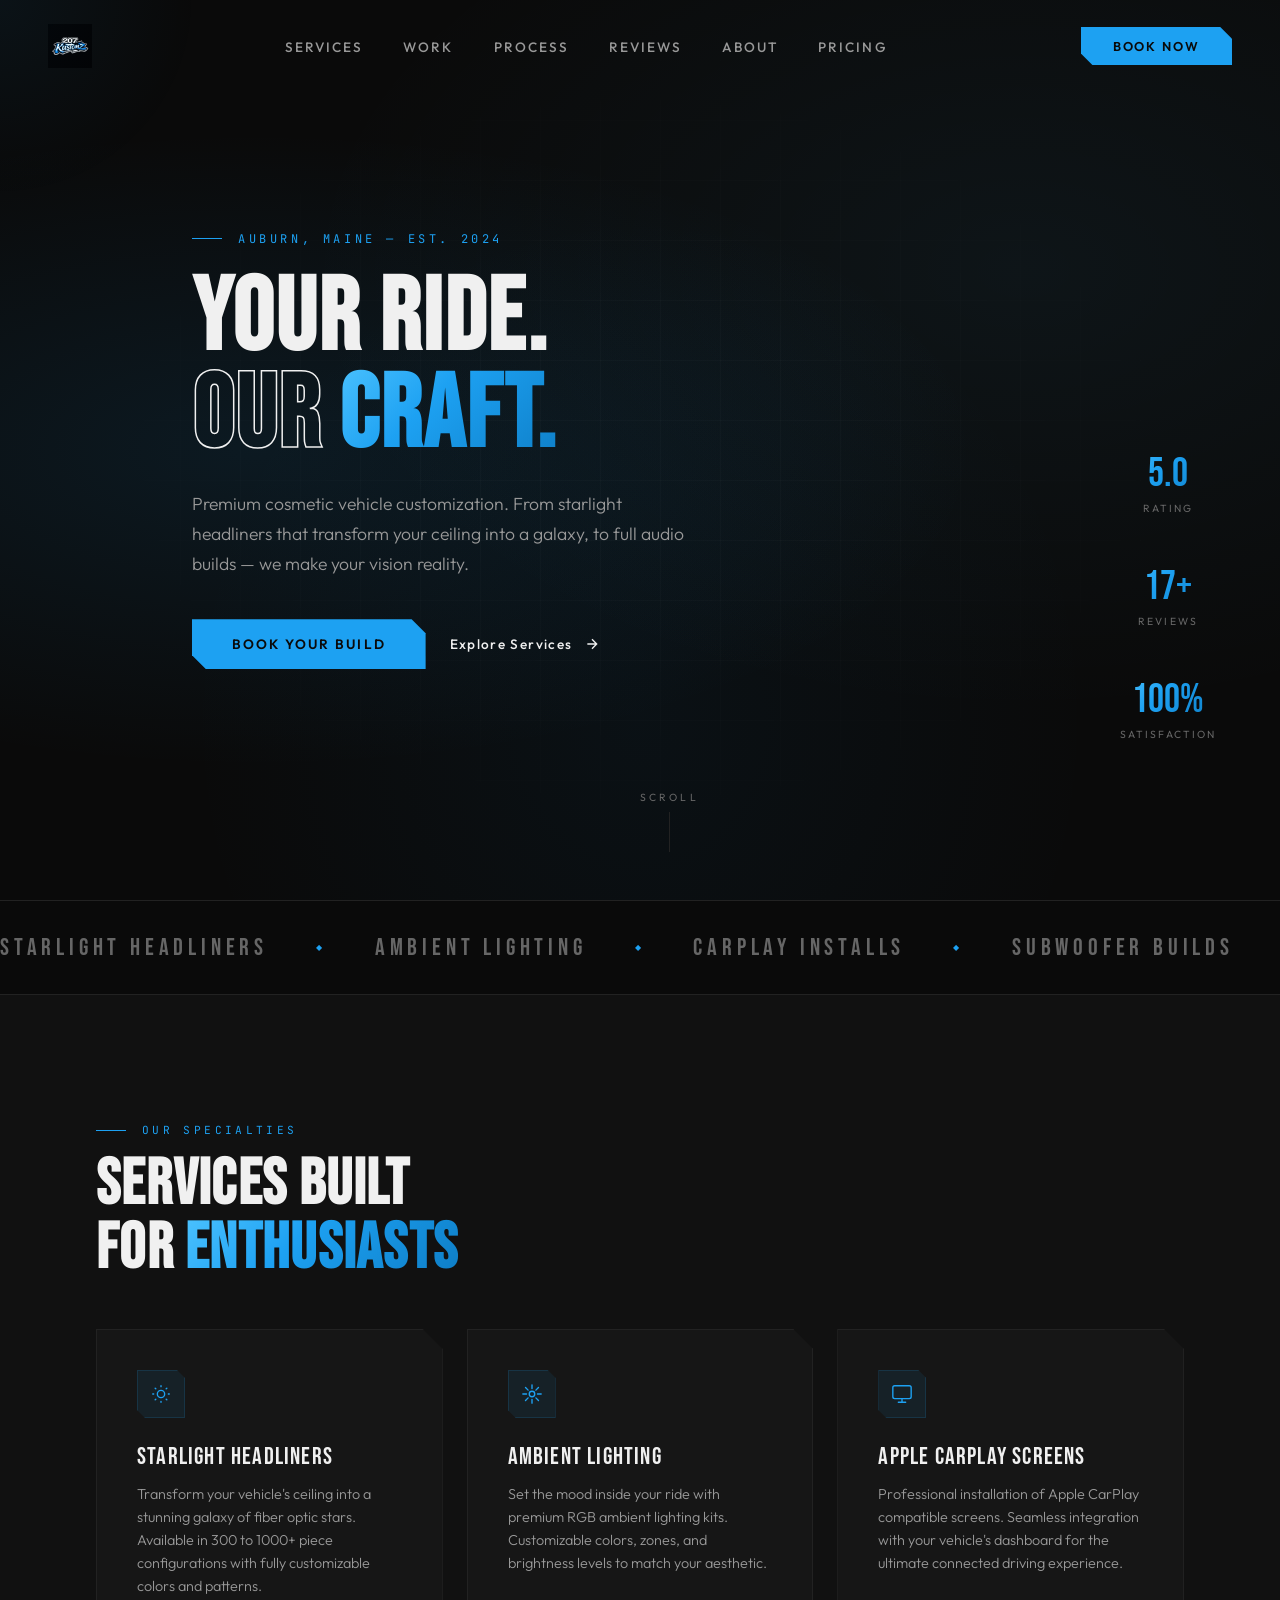
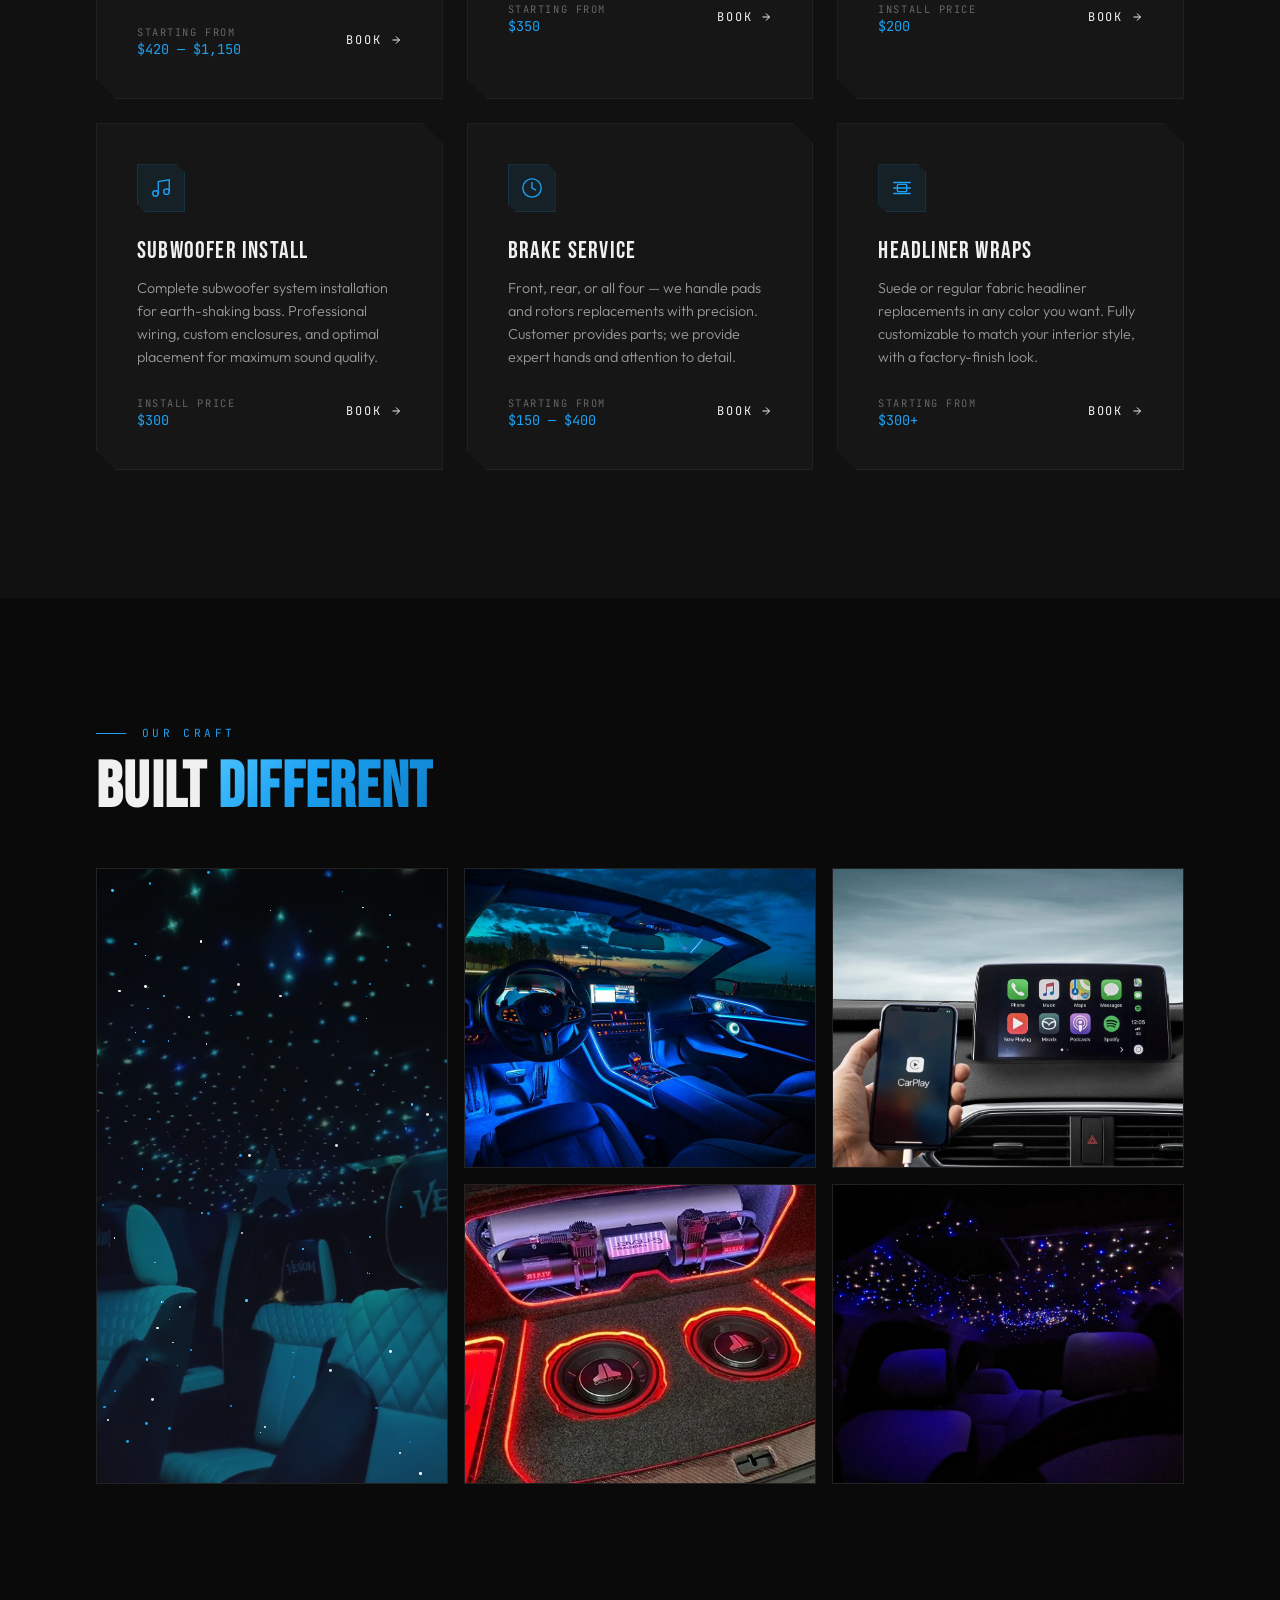
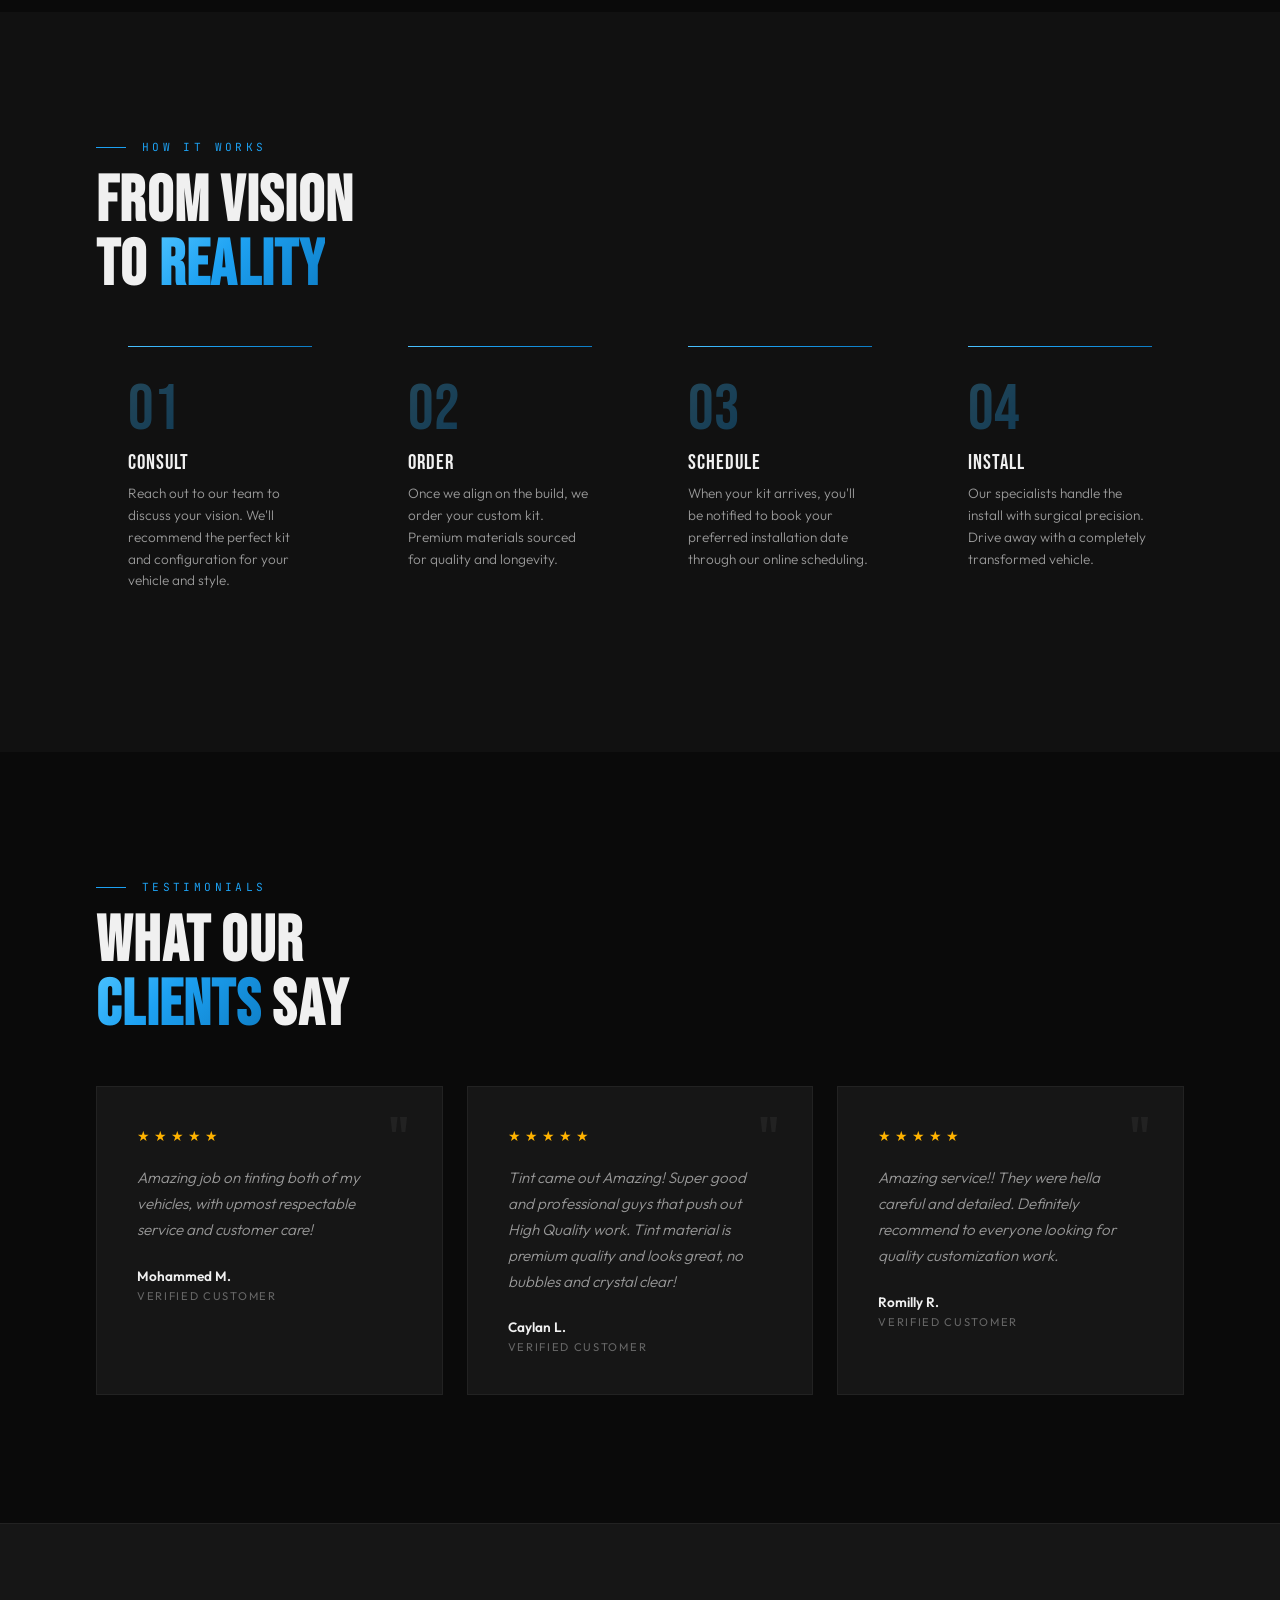
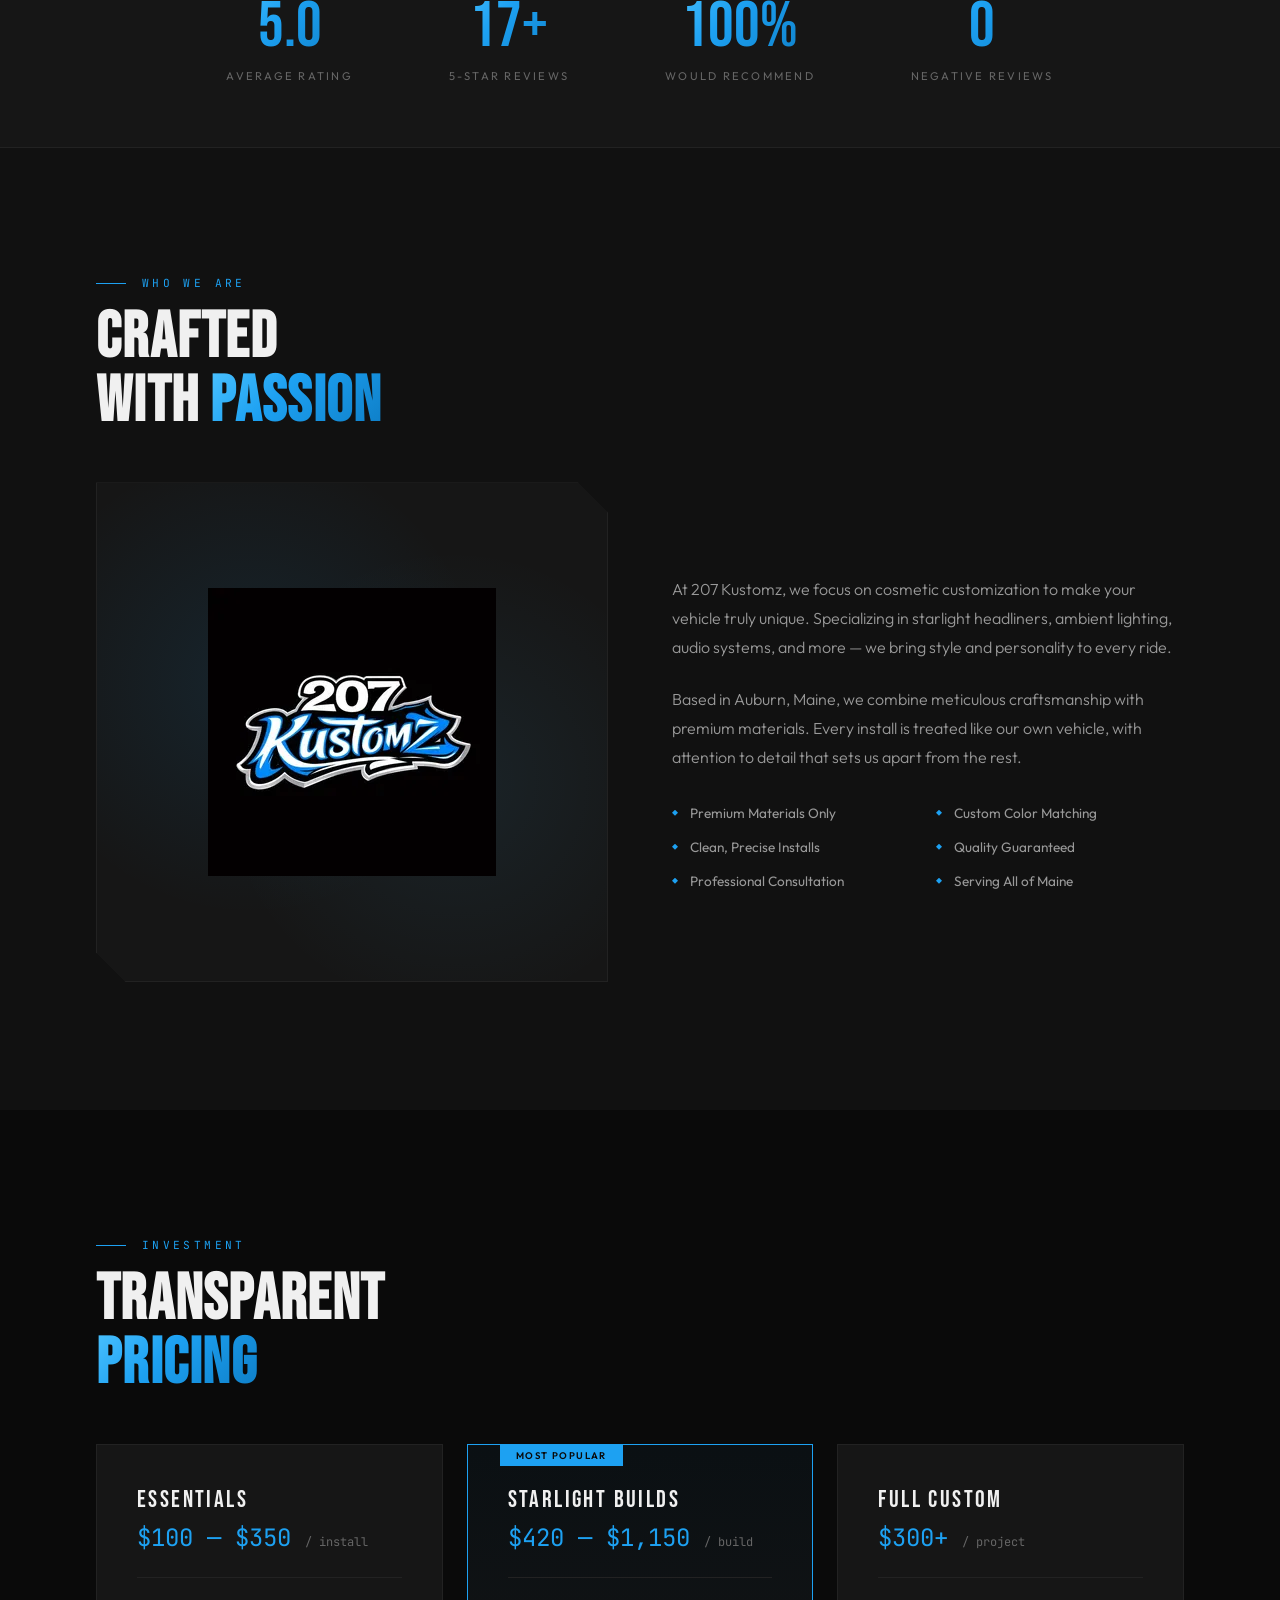
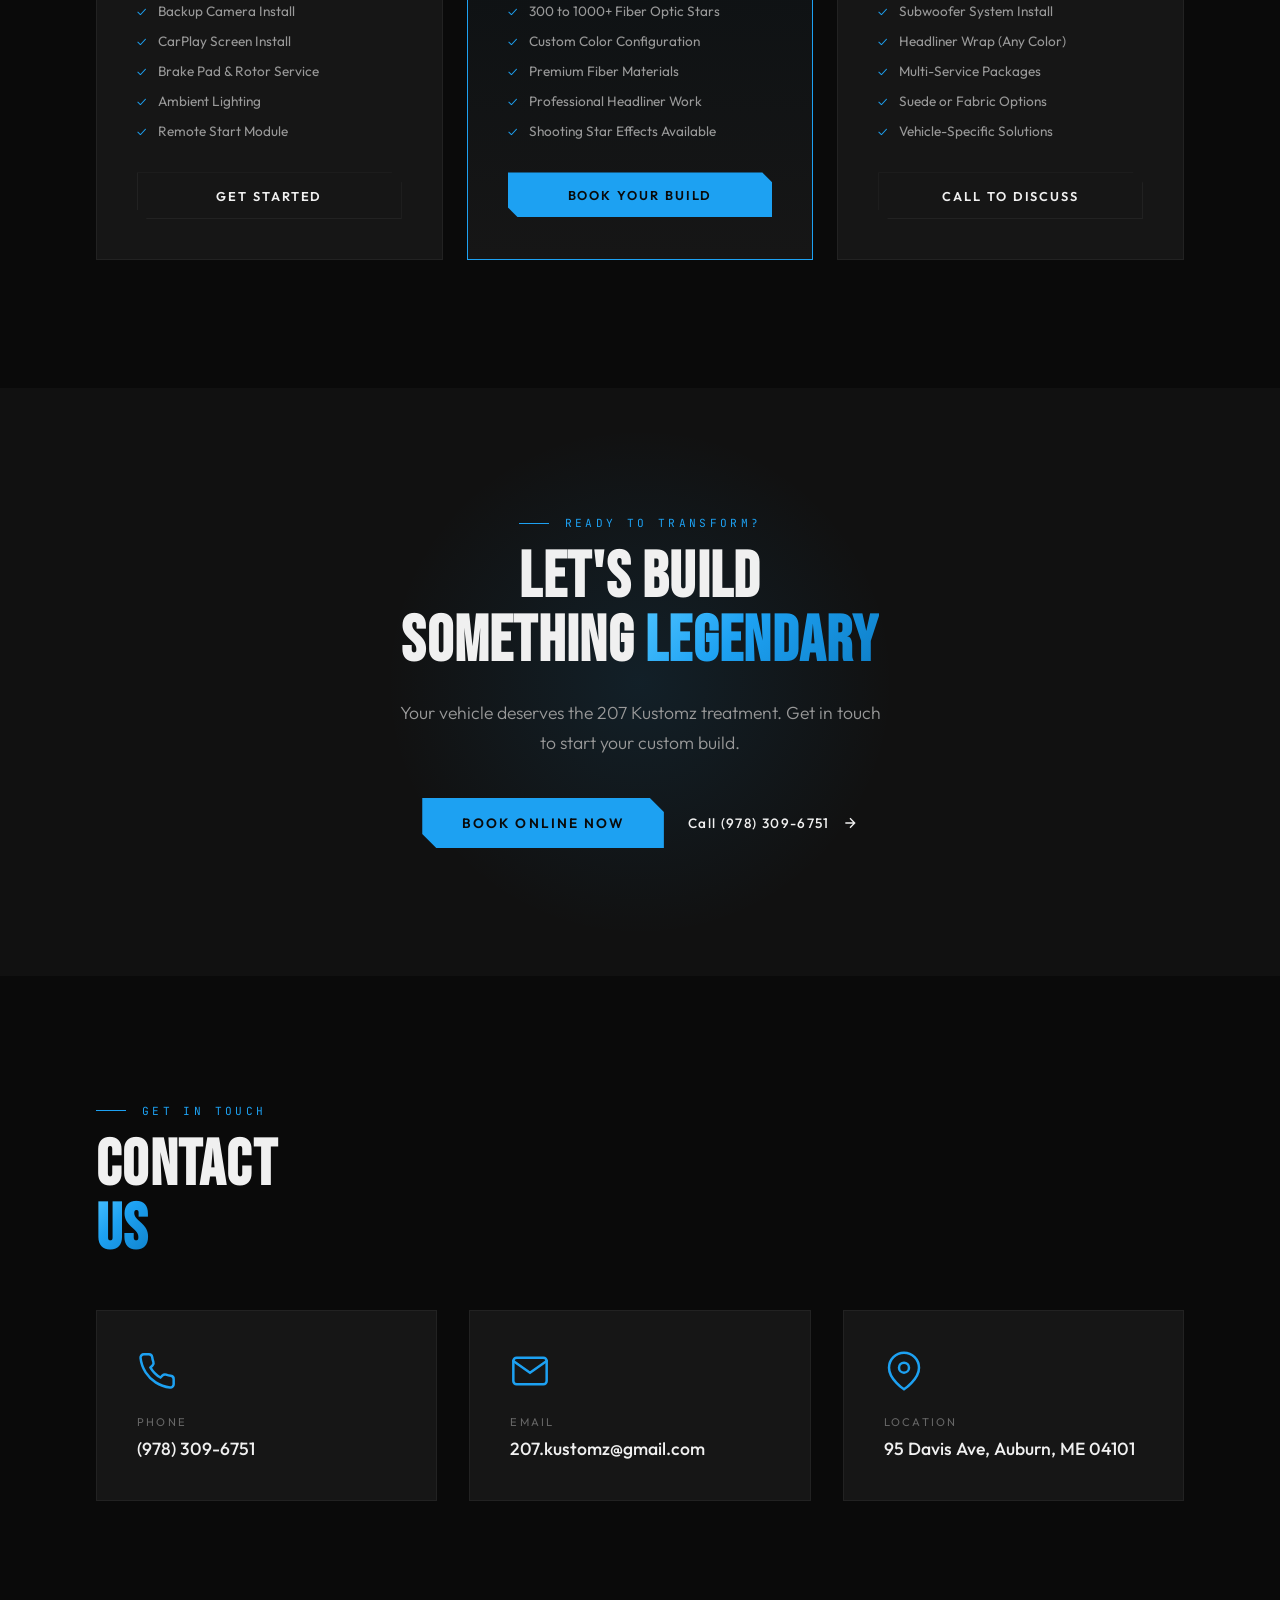
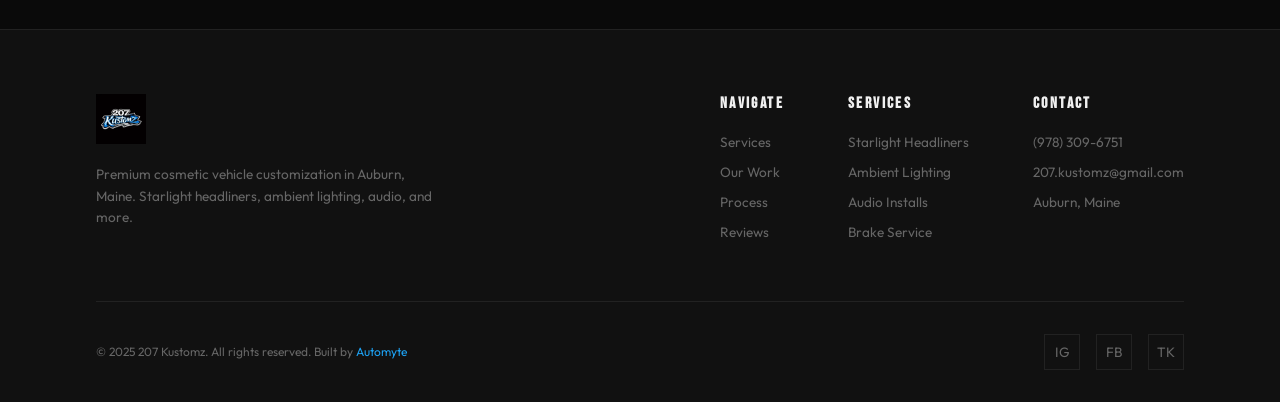
==== commit f8c1fc62: "Fix logo: rename WEBP internally encoded image to .webp and update HTML paths" ====
--- a/207kustomz.html
+++ b/207kustomz.html
@@ -1,1761 +1,2200 @@
 <!DOCTYPE html>
 <html lang="en">
+
 <head>
-<meta charset="UTF-8">
-<meta name="viewport" content="width=device-width, initial-scale=1.0">
-<title>207 KUSTOMZ — Premium Vehicle Customization | Auburn, Maine</title>
-<link rel="preconnect" href="https://fonts.googleapis.com">
-<link href="https://fonts.googleapis.com/css2?family=Bebas+Neue&family=Outfit:wght@300;400;500;600&family=JetBrains+Mono:wght@400;500&display=swap" rel="stylesheet">
-<style>
-:root {
-  --black: #0a0a0a;
-  --dark: #111111;
-  --card: #161616;
-  --border: #222222;
-  --muted: #666666;
-  --light: #999999;
-  --white: #f0f0f0;
-  --accent: #1da1f2;
-  --accent-bright: #4dc3ff;
-  --accent-dim: #0d7cc4;
-  --chrome: #c0c0c0;
-  --amber: #ffb300;
-  --red: #ff3d3d;
-  --gradient: linear-gradient(135deg, #4dc3ff 0%, #1da1f2 40%, #0d7cc4 100%);
-  --gradient-chrome: linear-gradient(135deg, #e8e8e8, #c0c0c0, #888);
-  --glass: rgba(255,255,255,0.04);
-  --glass-border: rgba(255,255,255,0.08);
-}
-
-* { margin:0; padding:0; box-sizing:border-box; }
-
-html {
-  scroll-behavior: smooth;
-  scrollbar-width: thin;
-  scrollbar-color: var(--accent) var(--dark);
-}
-
-body {
-  font-family: 'Outfit', sans-serif;
-  background: var(--black);
-  color: var(--white);
-  overflow-x: hidden;
-  -webkit-font-smoothing: antialiased;
-}
-
-/* ========== CUSTOM CURSOR ========== */
-.cursor-glow {
-  position: fixed;
-  width: 400px;
-  height: 400px;
-  border-radius: 50%;
-  background: radial-gradient(circle, rgba(29,161,242,0.06) 0%, transparent 70%);
-  pointer-events: none;
-  z-index: 9999;
-  transform: translate(-50%, -50%);
-  transition: opacity 0.3s;
-}
-
-/* ========== NAVBAR ========== */
-nav {
-  position: fixed;
-  top: 0;
-  left: 0;
-  right: 0;
-  z-index: 1000;
-  padding: 1.5rem 3rem;
-  display: flex;
-  align-items: center;
-  justify-content: space-between;
-  transition: all 0.4s ease;
-  background: transparent;
-}
-nav.scrolled {
-  background: rgba(10,10,10,0.92);
-  backdrop-filter: blur(20px);
-  -webkit-backdrop-filter: blur(20px);
-  border-bottom: 1px solid var(--glass-border);
-  padding: 1rem 3rem;
-}
-.nav-logo {
-  display: flex;
-  align-items: center;
-  text-decoration: none;
-}
-.nav-logo img {
-  height: 44px;
-  width: auto;
-  transition: opacity 0.3s;
-}
-.nav-logo img:hover { opacity: 0.85; }
-.nav-links {
-  display: flex;
-  gap: 2.5rem;
-  list-style: none;
-}
-.nav-links a {
-  color: var(--light);
-  text-decoration: none;
-  font-size: 0.85rem;
-  font-weight: 500;
-  letter-spacing: 0.15em;
-  text-transform: uppercase;
-  position: relative;
-  transition: color 0.3s;
-}
-.nav-links a::after {
-  content: '';
-  position: absolute;
-  bottom: -4px;
-  left: 0;
-  width: 0;
-  height: 1px;
-  background: var(--accent);
-  transition: width 0.3s;
-}
-.nav-links a:hover { color: var(--white); }
-.nav-links a:hover::after { width: 100%; }
-.nav-cta {
-  background: var(--accent);
-  color: var(--black);
-  padding: 0.7rem 2rem;
-  border-radius: 0;
-  text-decoration: none;
-  font-weight: 600;
-  font-size: 0.8rem;
-  letter-spacing: 0.15em;
-  text-transform: uppercase;
-  transition: all 0.3s;
-  clip-path: polygon(0 0, calc(100% - 12px) 0, 100% 12px, 100% 100%, 12px 100%, 0 calc(100% - 12px));
-}
-.nav-cta:hover {
-  background: var(--white);
-  transform: translateY(-2px);
-  box-shadow: 0 8px 30px rgba(29,161,242,0.3);
-}
-
-/* Mobile menu */
-.hamburger {
-  display: none;
-  flex-direction: column;
-  gap: 5px;
-  cursor: pointer;
-  z-index: 1001;
-}
-.hamburger span {
-  width: 24px;
-  height: 2px;
-  background: var(--white);
-  transition: all 0.3s;
-}
-
-/* ========== HERO ========== */
-.hero {
-  height: 100vh;
-  min-height: 700px;
-  position: relative;
-  display: flex;
-  align-items: center;
-  overflow: hidden;
-}
-.hero-bg {
-  position: absolute;
-  inset: 0;
-  background: 
-    radial-gradient(ellipse at 20% 50%, rgba(29,161,242,0.1) 0%, transparent 50%),
-    radial-gradient(ellipse at 80% 30%, rgba(77,195,255,0.06) 0%, transparent 50%),
-    radial-gradient(ellipse at 50% 80%, rgba(13,124,196,0.06) 0%, transparent 50%);
-}
-.hero-grid {
-  position: absolute;
-  inset: 0;
-  background-image: 
-    linear-gradient(rgba(255,255,255,0.02) 1px, transparent 1px),
-    linear-gradient(90deg, rgba(255,255,255,0.02) 1px, transparent 1px);
-  background-size: 60px 60px;
-  mask-image: radial-gradient(ellipse at center, black 20%, transparent 70%);
-  -webkit-mask-image: radial-gradient(ellipse at center, black 20%, transparent 70%);
-}
-.hero-particles {
-  position: absolute;
-  inset: 0;
-}
-.particle {
-  position: absolute;
-  width: 2px;
-  height: 2px;
-  background: var(--accent);
-  border-radius: 50%;
-  opacity: 0;
-  animation: float 6s ease-in-out infinite;
-}
-@keyframes float {
-  0%, 100% { opacity: 0; transform: translateY(0) scale(0); }
-  50% { opacity: 0.6; transform: translateY(-100px) scale(1); }
-}
-.hero-content {
-  position: relative;
-  z-index: 2;
-  padding: 0 6rem;
-  max-width: 900px;
-}
-.hero-tag {
-  font-family: 'JetBrains Mono', monospace;
-  font-size: 0.75rem;
-  color: var(--accent);
-  letter-spacing: 0.3em;
-  text-transform: uppercase;
-  margin-bottom: 1.5rem;
-  display: flex;
-  align-items: center;
-  gap: 1rem;
-  opacity: 0;
-  animation: slideUp 0.8s ease forwards 0.2s;
-}
-.hero-tag::before {
-  content: '';
-  width: 30px;
-  height: 1px;
-  background: var(--accent);
-}
-.hero-title {
-  font-family: 'Bebas Neue', sans-serif;
-  font-size: clamp(3.5rem, 8vw, 8rem);
-  line-height: 0.95;
-  letter-spacing: 0.02em;
-  margin-bottom: 1.5rem;
-  opacity: 0;
-  animation: slideUp 0.8s ease forwards 0.4s;
-}
-.hero-title .outline {
-  -webkit-text-stroke: 1.5px var(--white);
-  -webkit-text-fill-color: transparent;
-}
-.hero-title .gradient {
-  background: var(--gradient);
-  -webkit-background-clip: text;
-  -webkit-text-fill-color: transparent;
-  background-clip: text;
-}
-.hero-desc {
-  font-size: 1.1rem;
-  color: var(--light);
-  line-height: 1.7;
-  max-width: 500px;
-  margin-bottom: 2.5rem;
-  font-weight: 300;
-  opacity: 0;
-  animation: slideUp 0.8s ease forwards 0.6s;
-}
-.hero-actions {
-  display: flex;
-  gap: 1.5rem;
-  align-items: center;
-  opacity: 0;
-  animation: slideUp 0.8s ease forwards 0.8s;
-}
-.btn-primary {
-  background: var(--accent);
-  color: var(--black);
-  padding: 1rem 2.5rem;
-  text-decoration: none;
-  font-weight: 600;
-  font-size: 0.85rem;
-  letter-spacing: 0.15em;
-  text-transform: uppercase;
-  transition: all 0.3s;
-  clip-path: polygon(0 0, calc(100% - 14px) 0, 100% 14px, 100% 100%, 14px 100%, 0 calc(100% - 14px));
-  display: inline-block;
-}
-.btn-primary:hover {
-  background: var(--white);
-  transform: translateY(-2px);
-  box-shadow: 0 10px 40px rgba(29,161,242,0.25);
-}
-.btn-ghost {
-  color: var(--white);
-  text-decoration: none;
-  font-size: 0.85rem;
-  font-weight: 500;
-  letter-spacing: 0.1em;
-  display: flex;
-  align-items: center;
-  gap: 0.75rem;
-  transition: color 0.3s;
-}
-.btn-ghost:hover { color: var(--accent); }
-.btn-ghost svg { transition: transform 0.3s; }
-.btn-ghost:hover svg { transform: translateX(4px); }
-
-/* Hero side stats */
-.hero-stats {
-  position: absolute;
-  right: 4rem;
-  top: 50%;
-  transform: translateY(-50%);
-  display: flex;
-  flex-direction: column;
-  gap: 3rem;
-  z-index: 2;
-  opacity: 0;
-  animation: slideUp 0.8s ease forwards 1s;
-}
-.hero-stat {
-  text-align: center;
-}
-.hero-stat-num {
-  font-family: 'Bebas Neue', sans-serif;
-  font-size: 2.5rem;
-  background: var(--gradient);
-  -webkit-background-clip: text;
-  -webkit-text-fill-color: transparent;
-  background-clip: text;
-}
-.hero-stat-label {
-  font-size: 0.65rem;
-  color: var(--muted);
-  letter-spacing: 0.2em;
-  text-transform: uppercase;
-  margin-top: 0.25rem;
-}
-
-/* Scroll indicator */
-.scroll-indicator {
-  position: absolute;
-  bottom: 3rem;
-  left: 50%;
-  transform: translateX(-50%);
-  display: flex;
-  flex-direction: column;
-  align-items: center;
-  gap: 0.5rem;
-  z-index: 2;
-  opacity: 0;
-  animation: slideUp 0.8s ease forwards 1.2s;
-}
-.scroll-indicator span {
-  font-size: 0.65rem;
-  color: var(--muted);
-  letter-spacing: 0.3em;
-  text-transform: uppercase;
-}
-.scroll-line {
-  width: 1px;
-  height: 40px;
-  background: var(--border);
-  position: relative;
-  overflow: hidden;
-}
-.scroll-line::after {
-  content: '';
-  position: absolute;
-  top: -100%;
-  left: 0;
-  width: 100%;
-  height: 100%;
-  background: var(--accent);
-  animation: scrollDown 2s ease-in-out infinite;
-}
-@keyframes scrollDown {
-  0% { top: -100%; }
-  50% { top: 100%; }
-  100% { top: 100%; }
-}
-
-@keyframes slideUp {
-  from { opacity: 0; transform: translateY(30px); }
-  to { opacity: 1; transform: translateY(0); }
-}
-
-/* ========== SECTION UTILITY ========== */
-section {
-  padding: 8rem 6rem;
-  position: relative;
-}
-.section-tag {
-  font-family: 'JetBrains Mono', monospace;
-  font-size: 0.7rem;
-  color: var(--accent);
-  letter-spacing: 0.3em;
-  text-transform: uppercase;
-  margin-bottom: 1rem;
-  display: flex;
-  align-items: center;
-  gap: 1rem;
-}
-.section-tag::before {
-  content: '';
-  width: 30px;
-  height: 1px;
-  background: var(--accent);
-}
-.section-title {
-  font-family: 'Bebas Neue', sans-serif;
-  font-size: clamp(2.5rem, 5vw, 4.5rem);
-  letter-spacing: 0.02em;
-  line-height: 1;
-  margin-bottom: 1.5rem;
-}
-
-/* ========== MARQUEE ========== */
-.marquee-section {
-  padding: 2rem 0;
-  border-top: 1px solid var(--border);
-  border-bottom: 1px solid var(--border);
-  overflow: hidden;
-}
-.marquee-track {
-  display: flex;
-  gap: 3rem;
-  animation: marquee 20s linear infinite;
-  width: max-content;
-}
-.marquee-item {
-  font-family: 'Bebas Neue', sans-serif;
-  font-size: 1.5rem;
-  letter-spacing: 0.2em;
-  color: var(--muted);
-  white-space: nowrap;
-  display: flex;
-  align-items: center;
-  gap: 3rem;
-}
-.marquee-item::after {
-  content: '◆';
-  font-size: 0.5rem;
-  color: var(--accent);
-}
-@keyframes marquee {
-  to { transform: translateX(-50%); }
-}
-
-/* ========== SERVICES ========== */
-#services {
-  background: var(--dark);
-}
-.services-grid {
-  display: grid;
-  grid-template-columns: repeat(auto-fill, minmax(340px, 1fr));
-  gap: 1.5rem;
-  margin-top: 3rem;
-}
-.service-card {
-  background: var(--card);
-  border: 1px solid var(--border);
-  padding: 2.5rem;
-  position: relative;
-  overflow: hidden;
-  transition: all 0.4s ease;
-  clip-path: polygon(0 0, calc(100% - 20px) 0, 100% 20px, 100% 100%, 20px 100%, 0 calc(100% - 20px));
-}
-.service-card::before {
-  content: '';
-  position: absolute;
-  top: 0;
-  left: 0;
-  width: 100%;
-  height: 2px;
-  background: var(--gradient);
-  transform: scaleX(0);
-  transform-origin: left;
-  transition: transform 0.4s ease;
-}
-.service-card:hover::before { transform: scaleX(1); }
-.service-card:hover {
-  transform: translateY(-4px);
-  border-color: rgba(29,161,242,0.2);
-  box-shadow: 0 20px 60px rgba(0,0,0,0.3);
-}
-.service-icon {
-  width: 48px;
-  height: 48px;
-  background: rgba(29,161,242,0.08);
-  border: 1px solid rgba(29,161,242,0.15);
-  display: flex;
-  align-items: center;
-  justify-content: center;
-  margin-bottom: 1.5rem;
-  clip-path: polygon(0 0, calc(100% - 8px) 0, 100% 8px, 100% 100%, 8px 100%, 0 calc(100% - 8px));
-}
-.service-icon svg {
-  width: 22px;
-  height: 22px;
-  stroke: var(--accent);
-}
-.service-name {
-  font-family: 'Bebas Neue', sans-serif;
-  font-size: 1.5rem;
-  letter-spacing: 0.05em;
-  margin-bottom: 0.75rem;
-}
-.service-desc {
-  font-size: 0.9rem;
-  color: var(--light);
-  line-height: 1.6;
-  margin-bottom: 1.5rem;
-  font-weight: 300;
-}
-.service-price {
-  font-family: 'JetBrains Mono', monospace;
-  font-size: 0.85rem;
-  color: var(--accent);
-  display: flex;
-  align-items: center;
-  justify-content: space-between;
-}
-.service-price .from {
-  font-size: 0.65rem;
-  color: var(--muted);
-  text-transform: uppercase;
-  letter-spacing: 0.15em;
-}
-.service-book {
-  color: var(--white);
-  font-size: 0.75rem;
-  letter-spacing: 0.15em;
-  text-transform: uppercase;
-  text-decoration: none;
-  display: flex;
-  align-items: center;
-  gap: 0.5rem;
-  transition: color 0.3s;
-}
-.service-book:hover { color: var(--accent); }
-
-/* ========== GALLERY / SHOWCASE ========== */
-#work {
-  background: var(--black);
-}
-.gallery-grid {
-  display: grid;
-  grid-template-columns: repeat(3, 1fr);
-  grid-template-rows: repeat(2, 300px);
-  gap: 1rem;
-  margin-top: 3rem;
-}
-.gallery-item {
-  position: relative;
-  overflow: hidden;
-  background: var(--card);
-  border: 1px solid var(--border);
-  cursor: pointer;
-}
-.gallery-item:first-child {
-  grid-row: 1 / 3;
-}
-.gallery-item-bg {
-  position: absolute;
-  inset: 0;
-  background-size: cover;
-  background-position: center;
-  transition: transform 0.6s ease;
-}
-.gallery-item:hover .gallery-item-bg { transform: scale(1.08); }
-.gallery-overlay {
-  position: absolute;
-  inset: 0;
-  background: linear-gradient(to top, rgba(10,10,10,0.9) 0%, transparent 60%);
-  display: flex;
-  flex-direction: column;
-  justify-content: flex-end;
-  padding: 2rem;
-  opacity: 0;
-  transition: opacity 0.4s;
-}
-.gallery-item:hover .gallery-overlay { opacity: 1; }
-.gallery-label {
-  font-family: 'Bebas Neue', sans-serif;
-  font-size: 1.4rem;
-  letter-spacing: 0.05em;
-}
-.gallery-sub {
-  font-size: 0.75rem;
-  color: var(--accent);
-  letter-spacing: 0.15em;
-  text-transform: uppercase;
-  margin-top: 0.25rem;
-}
-
-/* Simulated gallery visuals */
-.gallery-item:nth-child(1) .gallery-item-bg {
-  background: linear-gradient(rgba(13, 17, 23, 0.4), rgba(26, 26, 46, 0.6)), url('assets/images/gallery/starlight-1.png');
-  background-size: cover;
-  background-position: center;
-  display: flex;
-  align-items: center;
-  justify-content: center;
-}
-.gallery-item:nth-child(1)::after {
-  content: '★';
-  position: absolute;
-  inset: 0;
-  display: flex;
-  align-items: center;
-  justify-content: center;
-  font-size: 6rem;
-  opacity: 0.1;
-  color: var(--accent);
-  animation: twinkle 3s ease-in-out infinite;
-}
-@keyframes twinkle {
-  0%, 100% { opacity: 0.05; }
-  50% { opacity: 0.15; }
-}
-.gallery-item:nth-child(2) .gallery-item-bg {
-  background: url('assets/images/gallery/ambient-1.png') center/cover;
-}
-.gallery-item:nth-child(3) .gallery-item-bg {
-  background: url('assets/images/gallery/carplay-1.png') center/cover;
-}
-.gallery-item:nth-child(4) .gallery-item-bg {
-  background: url('assets/images/gallery/audo-1.png') center/cover;
-}
-.gallery-item:nth-child(5) .gallery-item-bg {
-  background: url('assets/images/gallery/headliner-1.png') center/cover;
-}
-
-/* Starlight animation for gallery */
-.starlight-demo {
-  position: absolute;
-  inset: 0;
-  overflow: hidden;
-}
-.star {
-  position: absolute;
-  width: 2px;
-  height: 2px;
-  background: white;
-  border-radius: 50%;
-  animation: starTwinkle 2s ease-in-out infinite;
-}
-@keyframes starTwinkle {
-  0%, 100% { opacity: 0.2; transform: scale(0.5); }
-  50% { opacity: 1; transform: scale(1.5); }
-}
-
-/* ========== PROCESS ========== */
-#process {
-  background: var(--dark);
-}
-.process-steps {
-  display: grid;
-  grid-template-columns: repeat(4, 1fr);
-  gap: 2rem;
-  margin-top: 3rem;
-}
-.process-step {
-  position: relative;
-  padding: 2rem;
-}
-.process-step::before {
-  content: '';
-  position: absolute;
-  top: 0;
-  left: 2rem;
-  right: 2rem;
-  height: 1px;
-  background: var(--gradient);
-}
-.step-num {
-  font-family: 'Bebas Neue', sans-serif;
-  font-size: 4rem;
-  background: var(--gradient);
-  -webkit-background-clip: text;
-  -webkit-text-fill-color: transparent;
-  background-clip: text;
-  opacity: 0.3;
-  line-height: 1;
-}
-.step-title {
-  font-family: 'Bebas Neue', sans-serif;
-  font-size: 1.3rem;
-  letter-spacing: 0.05em;
-  margin: 0.5rem 0;
-}
-.step-desc {
-  font-size: 0.85rem;
-  color: var(--light);
-  line-height: 1.6;
-  font-weight: 300;
-}
-
-/* ========== REVIEWS ========== */
-#reviews {
-  background: var(--black);
-}
-.reviews-grid {
-  display: grid;
-  grid-template-columns: repeat(3, 1fr);
-  gap: 1.5rem;
-  margin-top: 3rem;
-}
-.review-card {
-  background: var(--card);
-  border: 1px solid var(--border);
-  padding: 2.5rem;
-  position: relative;
-  transition: all 0.3s;
-}
-.review-card:hover {
-  border-color: rgba(29,161,242,0.15);
-  transform: translateY(-2px);
-}
-.review-stars {
-  display: flex;
-  gap: 0.25rem;
-  margin-bottom: 1.25rem;
-}
-.review-stars span {
-  color: var(--amber);
-  font-size: 0.85rem;
-}
-.review-text {
-  font-size: 0.95rem;
-  color: var(--light);
-  line-height: 1.7;
-  font-weight: 300;
-  font-style: italic;
-  margin-bottom: 1.5rem;
-}
-.review-author {
-  font-weight: 600;
-  font-size: 0.85rem;
-}
-.review-source {
-  font-size: 0.7rem;
-  color: var(--muted);
-  text-transform: uppercase;
-  letter-spacing: 0.15em;
-  margin-top: 0.25rem;
-}
-.review-quote {
-  position: absolute;
-  top: 1.5rem;
-  right: 2rem;
-  font-family: 'Bebas Neue', sans-serif;
-  font-size: 4rem;
-  color: var(--border);
-  line-height: 1;
-}
-
-/* ========== RATING BANNER ========== */
-.rating-banner {
-  background: var(--card);
-  border-top: 1px solid var(--border);
-  border-bottom: 1px solid var(--border);
-  padding: 4rem 6rem;
-  display: flex;
-  align-items: center;
-  justify-content: center;
-  gap: 6rem;
-}
-.rating-block {
-  text-align: center;
-}
-.rating-big {
-  font-family: 'Bebas Neue', sans-serif;
-  font-size: 4rem;
-  background: var(--gradient);
-  -webkit-background-clip: text;
-  -webkit-text-fill-color: transparent;
-  background-clip: text;
-}
-.rating-label {
-  font-size: 0.7rem;
-  color: var(--muted);
-  letter-spacing: 0.2em;
-  text-transform: uppercase;
-  margin-top: 0.25rem;
-}
-
-/* ========== ABOUT ========== */
-#about {
-  background: var(--dark);
-}
-.about-grid {
-  display: grid;
-  grid-template-columns: 1fr 1fr;
-  gap: 4rem;
-  margin-top: 3rem;
-  align-items: center;
-}
-.about-visual {
-  position: relative;
-  height: 500px;
-  background: var(--card);
-  border: 1px solid var(--border);
-  overflow: hidden;
-  clip-path: polygon(0 0, calc(100% - 30px) 0, 100% 30px, 100% 100%, 30px 100%, 0 calc(100% - 30px));
-}
-.about-visual-inner {
-  position: absolute;
-  inset: 0;
-  background: 
-    radial-gradient(circle at 30% 40%, rgba(29,161,242,0.1) 0%, transparent 50%),
-    radial-gradient(circle at 70% 60%, rgba(77,195,255,0.08) 0%, transparent 50%),
-    var(--card);
-  display: flex;
-  align-items: center;
-  justify-content: center;
-}
-.about-logo-big {
-  font-family: 'Bebas Neue', sans-serif;
-  font-size: 6rem;
-  letter-spacing: 0.2em;
-  opacity: 0.06;
-  position: absolute;
-}
-.about-badge {
-  width: 160px;
-  height: 160px;
-  border: 2px solid rgba(29,161,242,0.2);
-  border-radius: 50%;
-  display: flex;
-  flex-direction: column;
-  align-items: center;
-  justify-content: center;
-  background: rgba(29,161,242,0.03);
-}
-.about-badge-num {
-  font-family: 'Bebas Neue', sans-serif;
-  font-size: 3.5rem;
-  background: var(--gradient);
-  -webkit-background-clip: text;
-  -webkit-text-fill-color: transparent;
-  background-clip: text;
-  line-height: 1;
-}
-.about-badge-label {
-  font-size: 0.6rem;
-  color: var(--light);
-  letter-spacing: 0.2em;
-  text-transform: uppercase;
-}
-.about-text p {
-  font-size: 1rem;
-  color: var(--light);
-  line-height: 1.8;
-  font-weight: 300;
-  margin-bottom: 1.5rem;
-}
-.about-features {
-  display: grid;
-  grid-template-columns: 1fr 1fr;
-  gap: 1rem;
-  margin-top: 2rem;
-}
-.about-feature {
-  display: flex;
-  align-items: center;
-  gap: 0.75rem;
-  font-size: 0.85rem;
-  color: var(--light);
-}
-.about-feature .dot {
-  width: 6px;
-  height: 6px;
-  background: var(--accent);
-  clip-path: polygon(50% 0%, 100% 50%, 50% 100%, 0% 50%);
-  flex-shrink: 0;
-}
-
-/* ========== PRICING ========== */
-#pricing {
-  background: var(--black);
-}
-.pricing-grid {
-  display: grid;
-  grid-template-columns: repeat(3, 1fr);
-  gap: 1.5rem;
-  margin-top: 3rem;
-}
-.pricing-card {
-  background: var(--card);
-  border: 1px solid var(--border);
-  padding: 2.5rem;
-  position: relative;
-  transition: all 0.4s;
-}
-.pricing-card.featured {
-  border-color: var(--accent);
-  background: linear-gradient(to bottom, rgba(29,161,242,0.04), var(--card));
-}
-.pricing-card.featured::before {
-  content: 'MOST POPULAR';
-  position: absolute;
-  top: -1px;
-  left: 2rem;
-  background: var(--accent);
-  color: var(--black);
-  padding: 0.3rem 1rem;
-  font-size: 0.6rem;
-  font-weight: 600;
-  letter-spacing: 0.15em;
-}
-.pricing-card:hover {
-  transform: translateY(-4px);
-  box-shadow: 0 20px 60px rgba(0,0,0,0.4);
-}
-.pricing-name {
-  font-family: 'Bebas Neue', sans-serif;
-  font-size: 1.5rem;
-  letter-spacing: 0.1em;
-  margin-bottom: 0.5rem;
-}
-.pricing-range {
-  font-family: 'JetBrains Mono', monospace;
-  font-size: 1.5rem;
-  color: var(--accent);
-  margin-bottom: 1.5rem;
-}
-.pricing-range .unit {
-  font-size: 0.75rem;
-  color: var(--muted);
-}
-.pricing-divider {
-  height: 1px;
-  background: var(--border);
-  margin: 1.5rem 0;
-}
-.pricing-features {
-  list-style: none;
-  display: flex;
-  flex-direction: column;
-  gap: 0.75rem;
-  margin-bottom: 2rem;
-}
-.pricing-features li {
-  font-size: 0.85rem;
-  color: var(--light);
-  display: flex;
-  align-items: center;
-  gap: 0.75rem;
-}
-.pricing-features li::before {
-  content: '✓';
-  color: var(--accent);
-  font-size: 0.75rem;
-}
-.pricing-btn {
-  display: block;
-  text-align: center;
-  padding: 0.9rem;
-  text-decoration: none;
-  font-size: 0.8rem;
-  font-weight: 600;
-  letter-spacing: 0.15em;
-  text-transform: uppercase;
-  transition: all 0.3s;
-  clip-path: polygon(0 0, calc(100% - 10px) 0, 100% 10px, 100% 100%, 10px 100%, 0 calc(100% - 10px));
-}
-.pricing-btn.primary {
-  background: var(--accent);
-  color: var(--black);
-}
-.pricing-btn.primary:hover {
-  background: var(--white);
-}
-.pricing-btn.outline {
-  background: transparent;
-  color: var(--white);
-  border: 1px solid var(--border);
-}
-.pricing-btn.outline:hover {
-  border-color: var(--accent);
-  color: var(--accent);
-}
-
-/* ========== CTA SECTION ========== */
-.cta-section {
-  padding: 8rem 6rem;
-  text-align: center;
-  position: relative;
-  overflow: hidden;
-  background: var(--dark);
-}
-.cta-glow {
-  position: absolute;
-  width: 600px;
-  height: 600px;
-  border-radius: 50%;
-  top: 50%;
-  left: 50%;
-  transform: translate(-50%, -50%);
-  background: radial-gradient(circle, rgba(29,161,242,0.1) 0%, transparent 60%);
-}
-.cta-section .section-title {
-  position: relative;
-  z-index: 2;
-}
-.cta-section .hero-desc {
-  margin: 0 auto 2.5rem;
-  text-align: center;
-  position: relative;
-  z-index: 2;
-}
-.cta-actions {
-  position: relative;
-  z-index: 2;
-  display: flex;
-  gap: 1.5rem;
-  justify-content: center;
-  align-items: center;
-}
-
-/* ========== CONTACT INFO ========== */
-#contact {
-  background: var(--black);
-}
-.contact-grid {
-  display: grid;
-  grid-template-columns: 1fr 1fr 1fr;
-  gap: 2rem;
-  margin-top: 3rem;
-}
-.contact-card {
-  background: var(--card);
-  border: 1px solid var(--border);
-  padding: 2.5rem;
-  transition: all 0.3s;
-}
-.contact-card:hover {
-  border-color: rgba(29,161,242,0.15);
-}
-.contact-card-icon {
-  width: 40px;
-  height: 40px;
-  margin-bottom: 1.25rem;
-  color: var(--accent);
-}
-.contact-card-label {
-  font-size: 0.7rem;
-  color: var(--muted);
-  letter-spacing: 0.2em;
-  text-transform: uppercase;
-  margin-bottom: 0.5rem;
-}
-.contact-card-value {
-  font-size: 1.1rem;
-  font-weight: 500;
-}
-.contact-card-value a {
-  color: var(--white);
-  text-decoration: none;
-  transition: color 0.3s;
-}
-.contact-card-value a:hover { color: var(--accent); }
-
-/* ========== FOOTER ========== */
-footer {
-  background: var(--dark);
-  border-top: 1px solid var(--border);
-  padding: 4rem 6rem 2rem;
-}
-.footer-top {
-  display: flex;
-  justify-content: space-between;
-  align-items: flex-start;
-  margin-bottom: 3rem;
-}
-.footer-brand {
-  max-width: 350px;
-}
-.footer-brand-name {
-  font-family: 'Bebas Neue', sans-serif;
-  font-size: 2rem;
-  letter-spacing: 0.2em;
-  margin-bottom: 1rem;
-}
-.footer-brand p {
-  font-size: 0.85rem;
-  color: var(--muted);
-  line-height: 1.6;
-}
-.footer-links {
-  display: flex;
-  gap: 4rem;
-}
-.footer-col h4 {
-  font-family: 'Bebas Neue', sans-serif;
-  font-size: 1rem;
-  letter-spacing: 0.15em;
-  margin-bottom: 1.25rem;
-  color: var(--white);
-}
-.footer-col a {
-  display: block;
-  color: var(--muted);
-  text-decoration: none;
-  font-size: 0.85rem;
-  margin-bottom: 0.75rem;
-  transition: color 0.3s;
-}
-.footer-col a:hover { color: var(--accent); }
-.footer-bottom {
-  border-top: 1px solid var(--border);
-  padding-top: 2rem;
-  display: flex;
-  justify-content: space-between;
-  align-items: center;
-}
-.footer-copy {
-  font-size: 0.75rem;
-  color: var(--muted);
-}
-.footer-copy a {
-  color: var(--accent);
-  text-decoration: none;
-}
-.footer-socials {
-  display: flex;
-  gap: 1rem;
-}
-.footer-socials a {
-  width: 36px;
-  height: 36px;
-  border: 1px solid var(--border);
-  display: flex;
-  align-items: center;
-  justify-content: center;
-  color: var(--muted);
-  text-decoration: none;
-  transition: all 0.3s;
-  font-size: 0.85rem;
-}
-.footer-socials a:hover {
-  border-color: var(--accent);
-  color: var(--accent);
-}
-
-/* ========== REVEAL ANIMATIONS ========== */
-.reveal {
-  opacity: 0;
-  transform: translateY(40px);
-  transition: all 0.8s cubic-bezier(0.16, 1, 0.3, 1);
-}
-.reveal.visible {
-  opacity: 1;
-  transform: translateY(0);
-}
-.reveal-delay-1 { transition-delay: 0.1s; }
-.reveal-delay-2 { transition-delay: 0.2s; }
-.reveal-delay-3 { transition-delay: 0.3s; }
-.reveal-delay-4 { transition-delay: 0.4s; }
-
-/* ========== RESPONSIVE ========== */
-@media (max-width: 1024px) {
-  section { padding: 5rem 3rem; }
-  .hero-content { padding: 0 3rem; }
-  .hero-stats { display: none; }
-  .services-grid { grid-template-columns: repeat(2, 1fr); }
-  .gallery-grid { grid-template-columns: 1fr 1fr; grid-template-rows: auto; }
-  .gallery-item:first-child { grid-row: auto; }
-  .gallery-item { height: 250px; }
-  .process-steps { grid-template-columns: 1fr 1fr; }
-  .reviews-grid { grid-template-columns: 1fr 1fr; }
-  .pricing-grid { grid-template-columns: 1fr 1fr; }
-  .about-grid { grid-template-columns: 1fr; }
-  .about-visual { height: 350px; }
-  .rating-banner { padding: 3rem; gap: 3rem; }
-  .contact-grid { grid-template-columns: 1fr; }
-  footer { padding: 3rem; }
-  .footer-top { flex-direction: column; gap: 2rem; }
-}
-
-@media (max-width: 768px) {
-  section { padding: 4rem 1.5rem; }
-  nav { padding: 1rem 1.5rem; }
-  .nav-links { display: none; }
-  .nav-cta { display: none; }
-  .hamburger { display: flex; }
-  .hero-content { padding: 0 1.5rem; }
-  .services-grid { grid-template-columns: 1fr; }
-  .gallery-grid { grid-template-columns: 1fr; }
-  .process-steps { grid-template-columns: 1fr; }
-  .reviews-grid { grid-template-columns: 1fr; }
-  .pricing-grid { grid-template-columns: 1fr; }
-  .about-features { grid-template-columns: 1fr; }
-  .rating-banner {
-    flex-direction: column;
-    gap: 2rem;
-    padding: 3rem 1.5rem;
-  }
-  .hero-actions { flex-direction: column; align-items: flex-start; }
-  .cta-section { padding: 5rem 1.5rem; }
-  .cta-actions { flex-direction: column; }
-  .footer-links { flex-direction: column; gap: 2rem; }
-  .footer-bottom { flex-direction: column; gap: 1rem; text-align: center; }
-
-  /* Mobile menu overlay */
-  .nav-links.open {
-    display: flex;
-    flex-direction: column;
-    position: fixed;
-    inset: 0;
-    background: rgba(10,10,10,0.98);
-    backdrop-filter: blur(20px);
-    justify-content: center;
-    align-items: center;
-    gap: 2rem;
-    z-index: 999;
-  }
-  .nav-links.open a {
-    font-size: 1.5rem;
-    color: var(--white);
-  }
-}
-</style>
+  <meta charset="UTF-8">
+  <meta name="viewport" content="width=device-width, initial-scale=1.0">
+  <title>207 KUSTOMZ — Premium Vehicle Customization | Auburn, Maine</title>
+  <link rel="preconnect" href="https://fonts.googleapis.com">
+  <link
+    href="https://fonts.googleapis.com/css2?family=Bebas+Neue&family=Outfit:wght@300;400;500;600&family=JetBrains+Mono:wght@400;500&display=swap"
+    rel="stylesheet">
+  <style>
+    :root {
+      --black: #0a0a0a;
+      --dark: #111111;
+      --card: #161616;
+      --border: #222222;
+      --muted: #666666;
+      --light: #999999;
+      --white: #f0f0f0;
+      --accent: #1da1f2;
+      --accent-bright: #4dc3ff;
+      --accent-dim: #0d7cc4;
+      --chrome: #c0c0c0;
+      --amber: #ffb300;
+      --red: #ff3d3d;
+      --gradient: linear-gradient(135deg, #4dc3ff 0%, #1da1f2 40%, #0d7cc4 100%);
+      --gradient-chrome: linear-gradient(135deg, #e8e8e8, #c0c0c0, #888);
+      --glass: rgba(255, 255, 255, 0.04);
+      --glass-border: rgba(255, 255, 255, 0.08);
+    }
+
+    * {
+      margin: 0;
+      padding: 0;
+      box-sizing: border-box;
+    }
+
+    html {
+      scroll-behavior: smooth;
+      scrollbar-width: thin;
+      scrollbar-color: var(--accent) var(--dark);
+    }
+
+    body {
+      font-family: 'Outfit', sans-serif;
+      background: var(--black);
+      color: var(--white);
+      overflow-x: hidden;
+      -webkit-font-smoothing: antialiased;
+    }
+
+    /* ========== CUSTOM CURSOR ========== */
+    .cursor-glow {
+      position: fixed;
+      width: 400px;
+      height: 400px;
+      border-radius: 50%;
+      background: radial-gradient(circle, rgba(29, 161, 242, 0.06) 0%, transparent 70%);
+      pointer-events: none;
+      z-index: 9999;
+      transform: translate(-50%, -50%);
+      transition: opacity 0.3s;
+    }
+
+    /* ========== NAVBAR ========== */
+    nav {
+      position: fixed;
+      top: 0;
+      left: 0;
+      right: 0;
+      z-index: 1000;
+      padding: 1.5rem 3rem;
+      display: flex;
+      align-items: center;
+      justify-content: space-between;
+      transition: all 0.4s ease;
+      background: transparent;
+    }
+
+    nav.scrolled {
+      background: rgba(10, 10, 10, 0.92);
+      backdrop-filter: blur(20px);
+      -webkit-backdrop-filter: blur(20px);
+      border-bottom: 1px solid var(--glass-border);
+      padding: 1rem 3rem;
+    }
+
+    .nav-logo {
+      display: flex;
+      align-items: center;
+      text-decoration: none;
+    }
+
+    .nav-logo img {
+      height: 44px;
+      width: auto;
+      transition: opacity 0.3s;
+    }
+
+    .nav-logo img:hover {
+      opacity: 0.85;
+    }
+
+    .nav-links {
+      display: flex;
+      gap: 2.5rem;
+      list-style: none;
+    }
+
+    .nav-links a {
+      color: var(--light);
+      text-decoration: none;
+      font-size: 0.85rem;
+      font-weight: 500;
+      letter-spacing: 0.15em;
+      text-transform: uppercase;
+      position: relative;
+      transition: color 0.3s;
+    }
+
+    .nav-links a::after {
+      content: '';
+      position: absolute;
+      bottom: -4px;
+      left: 0;
+      width: 0;
+      height: 1px;
+      background: var(--accent);
+      transition: width 0.3s;
+    }
+
+    .nav-links a:hover {
+      color: var(--white);
+    }
+
+    .nav-links a:hover::after {
+      width: 100%;
+    }
+
+    .nav-cta {
+      background: var(--accent);
+      color: var(--black);
+      padding: 0.7rem 2rem;
+      border-radius: 0;
+      text-decoration: none;
+      font-weight: 600;
+      font-size: 0.8rem;
+      letter-spacing: 0.15em;
+      text-transform: uppercase;
+      transition: all 0.3s;
+      clip-path: polygon(0 0, calc(100% - 12px) 0, 100% 12px, 100% 100%, 12px 100%, 0 calc(100% - 12px));
+    }
+
+    .nav-cta:hover {
+      background: var(--white);
+      transform: translateY(-2px);
+      box-shadow: 0 8px 30px rgba(29, 161, 242, 0.3);
+    }
+
+    /* Mobile menu */
+    .hamburger {
+      display: none;
+      flex-direction: column;
+      gap: 5px;
+      cursor: pointer;
+      z-index: 1001;
+    }
+
+    .hamburger span {
+      width: 24px;
+      height: 2px;
+      background: var(--white);
+      transition: all 0.3s;
+    }
+
+    /* ========== HERO ========== */
+    .hero {
+      height: 100vh;
+      min-height: 700px;
+      position: relative;
+      display: flex;
+      align-items: center;
+      overflow: hidden;
+    }
+
+    .hero-bg {
+      position: absolute;
+      inset: 0;
+      background:
+        radial-gradient(ellipse at 20% 50%, rgba(29, 161, 242, 0.1) 0%, transparent 50%),
+        radial-gradient(ellipse at 80% 30%, rgba(77, 195, 255, 0.06) 0%, transparent 50%),
+        radial-gradient(ellipse at 50% 80%, rgba(13, 124, 196, 0.06) 0%, transparent 50%);
+    }
+
+    .hero-grid {
+      position: absolute;
+      inset: 0;
+      background-image:
+        linear-gradient(rgba(255, 255, 255, 0.02) 1px, transparent 1px),
+        linear-gradient(90deg, rgba(255, 255, 255, 0.02) 1px, transparent 1px);
+      background-size: 60px 60px;
+      mask-image: radial-gradient(ellipse at center, black 20%, transparent 70%);
+      -webkit-mask-image: radial-gradient(ellipse at center, black 20%, transparent 70%);
+    }
+
+    .hero-particles {
+      position: absolute;
+      inset: 0;
+    }
+
+    .particle {
+      position: absolute;
+      width: 2px;
+      height: 2px;
+      background: var(--accent);
+      border-radius: 50%;
+      opacity: 0;
+      animation: float 6s ease-in-out infinite;
+    }
+
+    @keyframes float {
+
+      0%,
+      100% {
+        opacity: 0;
+        transform: translateY(0) scale(0);
+      }
+
+      50% {
+        opacity: 0.6;
+        transform: translateY(-100px) scale(1);
+      }
+    }
+
+    .hero-content {
+      position: relative;
+      z-index: 2;
+      padding: 0 6rem;
+      max-width: 900px;
+    }
+
+    .hero-tag {
+      font-family: 'JetBrains Mono', monospace;
+      font-size: 0.75rem;
+      color: var(--accent);
+      letter-spacing: 0.3em;
+      text-transform: uppercase;
+      margin-bottom: 1.5rem;
+      display: flex;
+      align-items: center;
+      gap: 1rem;
+      opacity: 0;
+      animation: slideUp 0.8s ease forwards 0.2s;
+    }
+
+    .hero-tag::before {
+      content: '';
+      width: 30px;
+      height: 1px;
+      background: var(--accent);
+    }
+
+    .hero-title {
+      font-family: 'Bebas Neue', sans-serif;
+      font-size: clamp(3.5rem, 8vw, 8rem);
+      line-height: 0.95;
+      letter-spacing: 0.02em;
+      margin-bottom: 1.5rem;
+      opacity: 0;
+      animation: slideUp 0.8s ease forwards 0.4s;
+    }
+
+    .hero-title .outline {
+      -webkit-text-stroke: 1.5px var(--white);
+      -webkit-text-fill-color: transparent;
+    }
+
+    .hero-title .gradient {
+      background: var(--gradient);
+      -webkit-background-clip: text;
+      -webkit-text-fill-color: transparent;
+      background-clip: text;
+    }
+
+    .hero-desc {
+      font-size: 1.1rem;
+      color: var(--light);
+      line-height: 1.7;
+      max-width: 500px;
+      margin-bottom: 2.5rem;
+      font-weight: 300;
+      opacity: 0;
+      animation: slideUp 0.8s ease forwards 0.6s;
+    }
+
+    .hero-actions {
+      display: flex;
+      gap: 1.5rem;
+      align-items: center;
+      opacity: 0;
+      animation: slideUp 0.8s ease forwards 0.8s;
+    }
+
+    .btn-primary {
+      background: var(--accent);
+      color: var(--black);
+      padding: 1rem 2.5rem;
+      text-decoration: none;
+      font-weight: 600;
+      font-size: 0.85rem;
+      letter-spacing: 0.15em;
+      text-transform: uppercase;
+      transition: all 0.3s;
+      clip-path: polygon(0 0, calc(100% - 14px) 0, 100% 14px, 100% 100%, 14px 100%, 0 calc(100% - 14px));
+      display: inline-block;
+    }
+
+    .btn-primary:hover {
+      background: var(--white);
+      transform: translateY(-2px);
+      box-shadow: 0 10px 40px rgba(29, 161, 242, 0.25);
+    }
+
+    .btn-ghost {
+      color: var(--white);
+      text-decoration: none;
+      font-size: 0.85rem;
+      font-weight: 500;
+      letter-spacing: 0.1em;
+      display: flex;
+      align-items: center;
+      gap: 0.75rem;
+      transition: color 0.3s;
+    }
+
+    .btn-ghost:hover {
+      color: var(--accent);
+    }
+
+    .btn-ghost svg {
+      transition: transform 0.3s;
+    }
+
+    .btn-ghost:hover svg {
+      transform: translateX(4px);
+    }
+
+    /* Hero side stats */
+    .hero-stats {
+      position: absolute;
+      right: 4rem;
+      top: 50%;
+      transform: translateY(-50%);
+      display: flex;
+      flex-direction: column;
+      gap: 3rem;
+      z-index: 2;
+      opacity: 0;
+      animation: slideUp 0.8s ease forwards 1s;
+    }
+
+    .hero-stat {
+      text-align: center;
+    }
+
+    .hero-stat-num {
+      font-family: 'Bebas Neue', sans-serif;
+      font-size: 2.5rem;
+      background: var(--gradient);
+      -webkit-background-clip: text;
+      -webkit-text-fill-color: transparent;
+      background-clip: text;
+    }
+
+    .hero-stat-label {
+      font-size: 0.65rem;
+      color: var(--muted);
+      letter-spacing: 0.2em;
+      text-transform: uppercase;
+      margin-top: 0.25rem;
+    }
+
+    /* Scroll indicator */
+    .scroll-indicator {
+      position: absolute;
+      bottom: 3rem;
+      left: 50%;
+      transform: translateX(-50%);
+      display: flex;
+      flex-direction: column;
+      align-items: center;
+      gap: 0.5rem;
+      z-index: 2;
+      opacity: 0;
+      animation: slideUp 0.8s ease forwards 1.2s;
+    }
+
+    .scroll-indicator span {
+      font-size: 0.65rem;
+      color: var(--muted);
+      letter-spacing: 0.3em;
+      text-transform: uppercase;
+    }
+
+    .scroll-line {
+      width: 1px;
+      height: 40px;
+      background: var(--border);
+      position: relative;
+      overflow: hidden;
+    }
+
+    .scroll-line::after {
+      content: '';
+      position: absolute;
+      top: -100%;
+      left: 0;
+      width: 100%;
+      height: 100%;
+      background: var(--accent);
+      animation: scrollDown 2s ease-in-out infinite;
+    }
+
+    @keyframes scrollDown {
+      0% {
+        top: -100%;
+      }
+
+      50% {
+        top: 100%;
+      }
+
+      100% {
+        top: 100%;
+      }
+    }
+
+    @keyframes slideUp {
+      from {
+        opacity: 0;
+        transform: translateY(30px);
+      }
+
+      to {
+        opacity: 1;
+        transform: translateY(0);
+      }
+    }
+
+    /* ========== SECTION UTILITY ========== */
+    section {
+      padding: 8rem 6rem;
+      position: relative;
+    }
+
+    .section-tag {
+      font-family: 'JetBrains Mono', monospace;
+      font-size: 0.7rem;
+      color: var(--accent);
+      letter-spacing: 0.3em;
+      text-transform: uppercase;
+      margin-bottom: 1rem;
+      display: flex;
+      align-items: center;
+      gap: 1rem;
+    }
+
+    .section-tag::before {
+      content: '';
+      width: 30px;
+      height: 1px;
+      background: var(--accent);
+    }
+
+    .section-title {
+      font-family: 'Bebas Neue', sans-serif;
+      font-size: clamp(2.5rem, 5vw, 4.5rem);
+      letter-spacing: 0.02em;
+      line-height: 1;
+      margin-bottom: 1.5rem;
+    }
+
+    /* ========== MARQUEE ========== */
+    .marquee-section {
+      padding: 2rem 0;
+      border-top: 1px solid var(--border);
+      border-bottom: 1px solid var(--border);
+      overflow: hidden;
+    }
+
+    .marquee-track {
+      display: flex;
+      gap: 3rem;
+      animation: marquee 20s linear infinite;
+      width: max-content;
+    }
+
+    .marquee-item {
+      font-family: 'Bebas Neue', sans-serif;
+      font-size: 1.5rem;
+      letter-spacing: 0.2em;
+      color: var(--muted);
+      white-space: nowrap;
+      display: flex;
+      align-items: center;
+      gap: 3rem;
+    }
+
+    .marquee-item::after {
+      content: '◆';
+      font-size: 0.5rem;
+      color: var(--accent);
+    }
+
+    @keyframes marquee {
+      to {
+        transform: translateX(-50%);
+      }
+    }
+
+    /* ========== SERVICES ========== */
+    #services {
+      background: var(--dark);
+    }
+
+    .services-grid {
+      display: grid;
+      grid-template-columns: repeat(auto-fill, minmax(340px, 1fr));
+      gap: 1.5rem;
+      margin-top: 3rem;
+    }
+
+    .service-card {
+      background: var(--card);
+      border: 1px solid var(--border);
+      padding: 2.5rem;
+      position: relative;
+      overflow: hidden;
+      transition: all 0.4s ease;
+      clip-path: polygon(0 0, calc(100% - 20px) 0, 100% 20px, 100% 100%, 20px 100%, 0 calc(100% - 20px));
+    }
+
+    .service-card::before {
+      content: '';
+      position: absolute;
+      top: 0;
+      left: 0;
+      width: 100%;
+      height: 2px;
+      background: var(--gradient);
+      transform: scaleX(0);
+      transform-origin: left;
+      transition: transform 0.4s ease;
+    }
+
+    .service-card:hover::before {
+      transform: scaleX(1);
+    }
+
+    .service-card:hover {
+      transform: translateY(-4px);
+      border-color: rgba(29, 161, 242, 0.2);
+      box-shadow: 0 20px 60px rgba(0, 0, 0, 0.3);
+    }
+
+    .service-icon {
+      width: 48px;
+      height: 48px;
+      background: rgba(29, 161, 242, 0.08);
+      border: 1px solid rgba(29, 161, 242, 0.15);
+      display: flex;
+      align-items: center;
+      justify-content: center;
+      margin-bottom: 1.5rem;
+      clip-path: polygon(0 0, calc(100% - 8px) 0, 100% 8px, 100% 100%, 8px 100%, 0 calc(100% - 8px));
+    }
+
+    .service-icon svg {
+      width: 22px;
+      height: 22px;
+      stroke: var(--accent);
+    }
+
+    .service-name {
+      font-family: 'Bebas Neue', sans-serif;
+      font-size: 1.5rem;
+      letter-spacing: 0.05em;
+      margin-bottom: 0.75rem;
+    }
+
+    .service-desc {
+      font-size: 0.9rem;
+      color: var(--light);
+      line-height: 1.6;
+      margin-bottom: 1.5rem;
+      font-weight: 300;
+    }
+
+    .service-price {
+      font-family: 'JetBrains Mono', monospace;
+      font-size: 0.85rem;
+      color: var(--accent);
+      display: flex;
+      align-items: center;
+      justify-content: space-between;
+    }
+
+    .service-price .from {
+      font-size: 0.65rem;
+      color: var(--muted);
+      text-transform: uppercase;
+      letter-spacing: 0.15em;
+    }
+
+    .service-book {
+      color: var(--white);
+      font-size: 0.75rem;
+      letter-spacing: 0.15em;
+      text-transform: uppercase;
+      text-decoration: none;
+      display: flex;
+      align-items: center;
+      gap: 0.5rem;
+      transition: color 0.3s;
+    }
+
+    .service-book:hover {
+      color: var(--accent);
+    }
+
+    /* ========== GALLERY / SHOWCASE ========== */
+    #work {
+      background: var(--black);
+    }
+
+    .gallery-grid {
+      display: grid;
+      grid-template-columns: repeat(3, 1fr);
+      grid-template-rows: repeat(2, 300px);
+      gap: 1rem;
+      margin-top: 3rem;
+    }
+
+    .gallery-item {
+      position: relative;
+      overflow: hidden;
+      background: var(--card);
+      border: 1px solid var(--border);
+      cursor: pointer;
+    }
+
+    .gallery-item:first-child {
+      grid-row: 1 / 3;
+    }
+
+    .gallery-item-bg {
+      position: absolute;
+      inset: 0;
+      background-size: cover;
+      background-position: center;
+      transition: transform 0.6s ease;
+    }
+
+    .gallery-item:hover .gallery-item-bg {
+      transform: scale(1.08);
+    }
+
+    .gallery-overlay {
+      position: absolute;
+      inset: 0;
+      background: linear-gradient(to top, rgba(10, 10, 10, 0.9) 0%, transparent 60%);
+      display: flex;
+      flex-direction: column;
+      justify-content: flex-end;
+      padding: 2rem;
+      opacity: 0;
+      transition: opacity 0.4s;
+    }
+
+    .gallery-item:hover .gallery-overlay {
+      opacity: 1;
+    }
+
+    .gallery-label {
+      font-family: 'Bebas Neue', sans-serif;
+      font-size: 1.4rem;
+      letter-spacing: 0.05em;
+    }
+
+    .gallery-sub {
+      font-size: 0.75rem;
+      color: var(--accent);
+      letter-spacing: 0.15em;
+      text-transform: uppercase;
+      margin-top: 0.25rem;
+    }
+
+    /* Simulated gallery visuals */
+    .gallery-item:nth-child(1) .gallery-item-bg {
+      background: linear-gradient(rgba(13, 17, 23, 0.4), rgba(26, 26, 46, 0.6)), url('assets/images/gallery/starlight-1.png');
+      background-size: cover;
+      background-position: center;
+      display: flex;
+      align-items: center;
+      justify-content: center;
+    }
+
+    .gallery-item:nth-child(1)::after {
+      content: '★';
+      position: absolute;
+      inset: 0;
+      display: flex;
+      align-items: center;
+      justify-content: center;
+      font-size: 6rem;
+      opacity: 0.1;
+      color: var(--accent);
+      animation: twinkle 3s ease-in-out infinite;
+    }
+
+    @keyframes twinkle {
+
+      0%,
+      100% {
+        opacity: 0.05;
+      }
+
+      50% {
+        opacity: 0.15;
+      }
+    }
+
+    .gallery-item:nth-child(2) .gallery-item-bg {
+      background: url('assets/images/gallery/ambient-1.png') center/cover;
+    }
+
+    .gallery-item:nth-child(3) .gallery-item-bg {
+      background: url('assets/images/gallery/carplay-1.png') center/cover;
+    }
+
+    .gallery-item:nth-child(4) .gallery-item-bg {
+      background: url('assets/images/gallery/audo-1.png') center/cover;
+    }
+
+    .gallery-item:nth-child(5) .gallery-item-bg {
+      background: url('assets/images/gallery/headliner-1.png') center/cover;
+    }
+
+    /* Starlight animation for gallery */
+    .starlight-demo {
+      position: absolute;
+      inset: 0;
+      overflow: hidden;
+    }
+
+    .star {
+      position: absolute;
+      width: 2px;
+      height: 2px;
+      background: white;
+      border-radius: 50%;
+      animation: starTwinkle 2s ease-in-out infinite;
+    }
+
+    @keyframes starTwinkle {
+
+      0%,
+      100% {
+        opacity: 0.2;
+        transform: scale(0.5);
+      }
+
+      50% {
+        opacity: 1;
+        transform: scale(1.5);
+      }
+    }
+
+    /* ========== PROCESS ========== */
+    #process {
+      background: var(--dark);
+    }
+
+    .process-steps {
+      display: grid;
+      grid-template-columns: repeat(4, 1fr);
+      gap: 2rem;
+      margin-top: 3rem;
+    }
+
+    .process-step {
+      position: relative;
+      padding: 2rem;
+    }
+
+    .process-step::before {
+      content: '';
+      position: absolute;
+      top: 0;
+      left: 2rem;
+      right: 2rem;
+      height: 1px;
+      background: var(--gradient);
+    }
+
+    .step-num {
+      font-family: 'Bebas Neue', sans-serif;
+      font-size: 4rem;
+      background: var(--gradient);
+      -webkit-background-clip: text;
+      -webkit-text-fill-color: transparent;
+      background-clip: text;
+      opacity: 0.3;
+      line-height: 1;
+    }
+
+    .step-title {
+      font-family: 'Bebas Neue', sans-serif;
+      font-size: 1.3rem;
+      letter-spacing: 0.05em;
+      margin: 0.5rem 0;
+    }
+
+    .step-desc {
+      font-size: 0.85rem;
+      color: var(--light);
+      line-height: 1.6;
+      font-weight: 300;
+    }
+
+    /* ========== REVIEWS ========== */
+    #reviews {
+      background: var(--black);
+    }
+
+    .reviews-grid {
+      display: grid;
+      grid-template-columns: repeat(3, 1fr);
+      gap: 1.5rem;
+      margin-top: 3rem;
+    }
+
+    .review-card {
+      background: var(--card);
+      border: 1px solid var(--border);
+      padding: 2.5rem;
+      position: relative;
+      transition: all 0.3s;
+    }
+
+    .review-card:hover {
+      border-color: rgba(29, 161, 242, 0.15);
+      transform: translateY(-2px);
+    }
+
+    .review-stars {
+      display: flex;
+      gap: 0.25rem;
+      margin-bottom: 1.25rem;
+    }
+
+    .review-stars span {
+      color: var(--amber);
+      font-size: 0.85rem;
+    }
+
+    .review-text {
+      font-size: 0.95rem;
+      color: var(--light);
+      line-height: 1.7;
+      font-weight: 300;
+      font-style: italic;
+      margin-bottom: 1.5rem;
+    }
+
+    .review-author {
+      font-weight: 600;
+      font-size: 0.85rem;
+    }
+
+    .review-source {
+      font-size: 0.7rem;
+      color: var(--muted);
+      text-transform: uppercase;
+      letter-spacing: 0.15em;
+      margin-top: 0.25rem;
+    }
+
+    .review-quote {
+      position: absolute;
+      top: 1.5rem;
+      right: 2rem;
+      font-family: 'Bebas Neue', sans-serif;
+      font-size: 4rem;
+      color: var(--border);
+      line-height: 1;
+    }
+
+    /* ========== RATING BANNER ========== */
+    .rating-banner {
+      background: var(--card);
+      border-top: 1px solid var(--border);
+      border-bottom: 1px solid var(--border);
+      padding: 4rem 6rem;
+      display: flex;
+      align-items: center;
+      justify-content: center;
+      gap: 6rem;
+    }
+
+    .rating-block {
+      text-align: center;
+    }
+
+    .rating-big {
+      font-family: 'Bebas Neue', sans-serif;
+      font-size: 4rem;
+      background: var(--gradient);
+      -webkit-background-clip: text;
+      -webkit-text-fill-color: transparent;
+      background-clip: text;
+    }
+
+    .rating-label {
+      font-size: 0.7rem;
+      color: var(--muted);
+      letter-spacing: 0.2em;
+      text-transform: uppercase;
+      margin-top: 0.25rem;
+    }
+
+    /* ========== ABOUT ========== */
+    #about {
+      background: var(--dark);
+    }
+
+    .about-grid {
+      display: grid;
+      grid-template-columns: 1fr 1fr;
+      gap: 4rem;
+      margin-top: 3rem;
+      align-items: center;
+    }
+
+    .about-visual {
+      position: relative;
+      height: 500px;
+      background: var(--card);
+      border: 1px solid var(--border);
+      overflow: hidden;
+      clip-path: polygon(0 0, calc(100% - 30px) 0, 100% 30px, 100% 100%, 30px 100%, 0 calc(100% - 30px));
+    }
+
+    .about-visual-inner {
+      position: absolute;
+      inset: 0;
+      background:
+        radial-gradient(circle at 30% 40%, rgba(29, 161, 242, 0.1) 0%, transparent 50%),
+        radial-gradient(circle at 70% 60%, rgba(77, 195, 255, 0.08) 0%, transparent 50%),
+        var(--card);
+      display: flex;
+      align-items: center;
+      justify-content: center;
+    }
+
+    .about-logo-big {
+      font-family: 'Bebas Neue', sans-serif;
+      font-size: 6rem;
+      letter-spacing: 0.2em;
+      opacity: 0.06;
+      position: absolute;
+    }
+
+    .about-badge {
+      width: 160px;
+      height: 160px;
+      border: 2px solid rgba(29, 161, 242, 0.2);
+      border-radius: 50%;
+      display: flex;
+      flex-direction: column;
+      align-items: center;
+      justify-content: center;
+      background: rgba(29, 161, 242, 0.03);
+    }
+
+    .about-badge-num {
+      font-family: 'Bebas Neue', sans-serif;
+      font-size: 3.5rem;
+      background: var(--gradient);
+      -webkit-background-clip: text;
+      -webkit-text-fill-color: transparent;
+      background-clip: text;
+      line-height: 1;
+    }
+
+    .about-badge-label {
+      font-size: 0.6rem;
+      color: var(--light);
+      letter-spacing: 0.2em;
+      text-transform: uppercase;
+    }
+
+    .about-text p {
+      font-size: 1rem;
+      color: var(--light);
+      line-height: 1.8;
+      font-weight: 300;
+      margin-bottom: 1.5rem;
+    }
+
+    .about-features {
+      display: grid;
+      grid-template-columns: 1fr 1fr;
+      gap: 1rem;
+      margin-top: 2rem;
+    }
+
+    .about-feature {
+      display: flex;
+      align-items: center;
+      gap: 0.75rem;
+      font-size: 0.85rem;
+      color: var(--light);
+    }
+
+    .about-feature .dot {
+      width: 6px;
+      height: 6px;
+      background: var(--accent);
+      clip-path: polygon(50% 0%, 100% 50%, 50% 100%, 0% 50%);
+      flex-shrink: 0;
+    }
+
+    /* ========== PRICING ========== */
+    #pricing {
+      background: var(--black);
+    }
+
+    .pricing-grid {
+      display: grid;
+      grid-template-columns: repeat(3, 1fr);
+      gap: 1.5rem;
+      margin-top: 3rem;
+    }
+
+    .pricing-card {
+      background: var(--card);
+      border: 1px solid var(--border);
+      padding: 2.5rem;
+      position: relative;
+      transition: all 0.4s;
+    }
+
+    .pricing-card.featured {
+      border-color: var(--accent);
+      background: linear-gradient(to bottom, rgba(29, 161, 242, 0.04), var(--card));
+    }
+
+    .pricing-card.featured::before {
+      content: 'MOST POPULAR';
+      position: absolute;
+      top: -1px;
+      left: 2rem;
+      background: var(--accent);
+      color: var(--black);
+      padding: 0.3rem 1rem;
+      font-size: 0.6rem;
+      font-weight: 600;
+      letter-spacing: 0.15em;
+    }
+
+    .pricing-card:hover {
+      transform: translateY(-4px);
+      box-shadow: 0 20px 60px rgba(0, 0, 0, 0.4);
+    }
+
+    .pricing-name {
+      font-family: 'Bebas Neue', sans-serif;
+      font-size: 1.5rem;
+      letter-spacing: 0.1em;
+      margin-bottom: 0.5rem;
+    }
+
+    .pricing-range {
+      font-family: 'JetBrains Mono', monospace;
+      font-size: 1.5rem;
+      color: var(--accent);
+      margin-bottom: 1.5rem;
+    }
+
+    .pricing-range .unit {
+      font-size: 0.75rem;
+      color: var(--muted);
+    }
+
+    .pricing-divider {
+      height: 1px;
+      background: var(--border);
+      margin: 1.5rem 0;
+    }
+
+    .pricing-features {
+      list-style: none;
+      display: flex;
+      flex-direction: column;
+      gap: 0.75rem;
+      margin-bottom: 2rem;
+    }
+
+    .pricing-features li {
+      font-size: 0.85rem;
+      color: var(--light);
+      display: flex;
+      align-items: center;
+      gap: 0.75rem;
+    }
+
+    .pricing-features li::before {
+      content: '✓';
+      color: var(--accent);
+      font-size: 0.75rem;
+    }
+
+    .pricing-btn {
+      display: block;
+      text-align: center;
+      padding: 0.9rem;
+      text-decoration: none;
+      font-size: 0.8rem;
+      font-weight: 600;
+      letter-spacing: 0.15em;
+      text-transform: uppercase;
+      transition: all 0.3s;
+      clip-path: polygon(0 0, calc(100% - 10px) 0, 100% 10px, 100% 100%, 10px 100%, 0 calc(100% - 10px));
+    }
+
+    .pricing-btn.primary {
+      background: var(--accent);
+      color: var(--black);
+    }
+
+    .pricing-btn.primary:hover {
+      background: var(--white);
+    }
+
+    .pricing-btn.outline {
+      background: transparent;
+      color: var(--white);
+      border: 1px solid var(--border);
+    }
+
+    .pricing-btn.outline:hover {
+      border-color: var(--accent);
+      color: var(--accent);
+    }
+
+    /* ========== CTA SECTION ========== */
+    .cta-section {
+      padding: 8rem 6rem;
+      text-align: center;
+      position: relative;
+      overflow: hidden;
+      background: var(--dark);
+    }
+
+    .cta-glow {
+      position: absolute;
+      width: 600px;
+      height: 600px;
+      border-radius: 50%;
+      top: 50%;
+      left: 50%;
+      transform: translate(-50%, -50%);
+      background: radial-gradient(circle, rgba(29, 161, 242, 0.1) 0%, transparent 60%);
+    }
+
+    .cta-section .section-title {
+      position: relative;
+      z-index: 2;
+    }
+
+    .cta-section .hero-desc {
+      margin: 0 auto 2.5rem;
+      text-align: center;
+      position: relative;
+      z-index: 2;
+    }
+
+    .cta-actions {
+      position: relative;
+      z-index: 2;
+      display: flex;
+      gap: 1.5rem;
+      justify-content: center;
+      align-items: center;
+    }
+
+    /* ========== CONTACT INFO ========== */
+    #contact {
+      background: var(--black);
+    }
+
+    .contact-grid {
+      display: grid;
+      grid-template-columns: 1fr 1fr 1fr;
+      gap: 2rem;
+      margin-top: 3rem;
+    }
+
+    .contact-card {
+      background: var(--card);
+      border: 1px solid var(--border);
+      padding: 2.5rem;
+      transition: all 0.3s;
+    }
+
+    .contact-card:hover {
+      border-color: rgba(29, 161, 242, 0.15);
+    }
+
+    .contact-card-icon {
+      width: 40px;
+      height: 40px;
+      margin-bottom: 1.25rem;
+      color: var(--accent);
+    }
+
+    .contact-card-label {
+      font-size: 0.7rem;
+      color: var(--muted);
+      letter-spacing: 0.2em;
+      text-transform: uppercase;
+      margin-bottom: 0.5rem;
+    }
+
+    .contact-card-value {
+      font-size: 1.1rem;
+      font-weight: 500;
+    }
+
+    .contact-card-value a {
+      color: var(--white);
+      text-decoration: none;
+      transition: color 0.3s;
+    }
+
+    .contact-card-value a:hover {
+      color: var(--accent);
+    }
+
+    /* ========== FOOTER ========== */
+    footer {
+      background: var(--dark);
+      border-top: 1px solid var(--border);
+      padding: 4rem 6rem 2rem;
+    }
+
+    .footer-top {
+      display: flex;
+      justify-content: space-between;
+      align-items: flex-start;
+      margin-bottom: 3rem;
+    }
+
+    .footer-brand {
+      max-width: 350px;
+    }
+
+    .footer-brand-name {
+      font-family: 'Bebas Neue', sans-serif;
+      font-size: 2rem;
+      letter-spacing: 0.2em;
+      margin-bottom: 1rem;
+    }
+
+    .footer-brand p {
+      font-size: 0.85rem;
+      color: var(--muted);
+      line-height: 1.6;
+    }
+
+    .footer-links {
+      display: flex;
+      gap: 4rem;
+    }
+
+    .footer-col h4 {
+      font-family: 'Bebas Neue', sans-serif;
+      font-size: 1rem;
+      letter-spacing: 0.15em;
+      margin-bottom: 1.25rem;
+      color: var(--white);
+    }
+
+    .footer-col a {
+      display: block;
+      color: var(--muted);
+      text-decoration: none;
+      font-size: 0.85rem;
+      margin-bottom: 0.75rem;
+      transition: color 0.3s;
+    }
+
+    .footer-col a:hover {
+      color: var(--accent);
+    }
+
+    .footer-bottom {
+      border-top: 1px solid var(--border);
+      padding-top: 2rem;
+      display: flex;
+      justify-content: space-between;
+      align-items: center;
+    }
+
+    .footer-copy {
+      font-size: 0.75rem;
+      color: var(--muted);
+    }
+
+    .footer-copy a {
+      color: var(--accent);
+      text-decoration: none;
+    }
+
+    .footer-socials {
+      display: flex;
+      gap: 1rem;
+    }
+
+    .footer-socials a {
+      width: 36px;
+      height: 36px;
+      border: 1px solid var(--border);
+      display: flex;
+      align-items: center;
+      justify-content: center;
+      color: var(--muted);
+      text-decoration: none;
+      transition: all 0.3s;
+      font-size: 0.85rem;
+    }
+
+    .footer-socials a:hover {
+      border-color: var(--accent);
+      color: var(--accent);
+    }
+
+    /* ========== REVEAL ANIMATIONS ========== */
+    .reveal {
+      opacity: 0;
+      transform: translateY(40px);
+      transition: all 0.8s cubic-bezier(0.16, 1, 0.3, 1);
+    }
+
+    .reveal.visible {
+      opacity: 1;
+      transform: translateY(0);
+    }
+
+    .reveal-delay-1 {
+      transition-delay: 0.1s;
+    }
+
+    .reveal-delay-2 {
+      transition-delay: 0.2s;
+    }
+
+    .reveal-delay-3 {
+      transition-delay: 0.3s;
+    }
+
+    .reveal-delay-4 {
+      transition-delay: 0.4s;
+    }
+
+    /* ========== RESPONSIVE ========== */
+    @media (max-width: 1024px) {
+      section {
+        padding: 5rem 3rem;
+      }
+
+      .hero-content {
+        padding: 0 3rem;
+      }
+
+      .hero-stats {
+        display: none;
+      }
+
+      .services-grid {
+        grid-template-columns: repeat(2, 1fr);
+      }
+
+      .gallery-grid {
+        grid-template-columns: 1fr 1fr;
+        grid-template-rows: auto;
+      }
+
+      .gallery-item:first-child {
+        grid-row: auto;
+      }
+
+      .gallery-item {
+        height: 250px;
+      }
+
+      .process-steps {
+        grid-template-columns: 1fr 1fr;
+      }
+
+      .reviews-grid {
+        grid-template-columns: 1fr 1fr;
+      }
+
+      .pricing-grid {
+        grid-template-columns: 1fr 1fr;
+      }
+
+      .about-grid {
+        grid-template-columns: 1fr;
+      }
+
+      .about-visual {
+        height: 350px;
+      }
+
+      .rating-banner {
+        padding: 3rem;
+        gap: 3rem;
+      }
+
+      .contact-grid {
+        grid-template-columns: 1fr;
+      }
+
+      footer {
+        padding: 3rem;
+      }
+
+      .footer-top {
+        flex-direction: column;
+        gap: 2rem;
+      }
+    }
+
+    @media (max-width: 768px) {
+      section {
+        padding: 4rem 1.5rem;
+      }
+
+      nav {
+        padding: 1rem 1.5rem;
+      }
+
+      .nav-links {
+        display: none;
+      }
+
+      .nav-cta {
+        display: none;
+      }
+
+      .hamburger {
+        display: flex;
+      }
+
+      .hero-content {
+        padding: 0 1.5rem;
+      }
+
+      .services-grid {
+        grid-template-columns: 1fr;
+      }
+
+      .gallery-grid {
+        grid-template-columns: 1fr;
+      }
+
+      .process-steps {
+        grid-template-columns: 1fr;
+      }
+
+      .reviews-grid {
+        grid-template-columns: 1fr;
+      }
+
+      .pricing-grid {
+        grid-template-columns: 1fr;
+      }
+
+      .about-features {
+        grid-template-columns: 1fr;
+      }
+
+      .rating-banner {
+        flex-direction: column;
+        gap: 2rem;
+        padding: 3rem 1.5rem;
+      }
+
+      .hero-actions {
+        flex-direction: column;
+        align-items: flex-start;
+      }
+
+      .cta-section {
+        padding: 5rem 1.5rem;
+      }
+
+      .cta-actions {
+        flex-direction: column;
+      }
+
+      .footer-links {
+        flex-direction: column;
+        gap: 2rem;
+      }
+
+      .footer-bottom {
+        flex-direction: column;
+        gap: 1rem;
+        text-align: center;
+      }
+
+      /* Mobile menu overlay */
+      .nav-links.open {
+        display: flex;
+        flex-direction: column;
+        position: fixed;
+        inset: 0;
+        background: rgba(10, 10, 10, 0.98);
+        backdrop-filter: blur(20px);
+        justify-content: center;
+        align-items: center;
+        gap: 2rem;
+        z-index: 999;
+      }
+
+      .nav-links.open a {
+        font-size: 1.5rem;
+        color: var(--white);
+      }
+    }
+  </style>
 </head>
+
 <body>
 
-<!-- Cursor Glow -->
-<div class="cursor-glow" id="cursorGlow"></div>
-
-<!-- Navigation -->
-<nav id="navbar">
-  <a href="#" class="nav-logo"><img src="/mnt/user-data/uploads/IMG_2564.jpeg" alt="207 Kustomz"></a>
-  <ul class="nav-links" id="navLinks">
-    <li><a href="#services">Services</a></li>
-    <li><a href="#work">Work</a></li>
-    <li><a href="#process">Process</a></li>
-    <li><a href="#reviews">Reviews</a></li>
-    <li><a href="#about">About</a></li>
-    <li><a href="#pricing">Pricing</a></li>
-  </ul>
-  <a href="https://207kustomz.setmore.com/book" target="_blank" class="nav-cta">Book Now</a>
-  <div class="hamburger" id="hamburger" onclick="toggleMenu()">
-    <span></span><span></span><span></span>
+  <!-- Cursor Glow -->
+  <div class="cursor-glow" id="cursorGlow"></div>
+
+  <!-- Navigation -->
+  <nav id="navbar">
+    <a href="#" class="nav-logo"><img src="assets/images/logo.webp" alt="207 Kustomz"></a>
+    <ul class="nav-links" id="navLinks">
+      <li><a href="#services">Services</a></li>
+      <li><a href="#work">Work</a></li>
+      <li><a href="#process">Process</a></li>
+      <li><a href="#reviews">Reviews</a></li>
+      <li><a href="#about">About</a></li>
+      <li><a href="#pricing">Pricing</a></li>
+    </ul>
+    <a href="https://207kustomz.setmore.com/book" target="_blank" class="nav-cta">Book Now</a>
+    <div class="hamburger" id="hamburger" onclick="toggleMenu()">
+      <span></span><span></span><span></span>
+    </div>
+  </nav>
+
+  <!-- Hero -->
+  <section class="hero">
+    <div class="hero-bg"></div>
+    <div class="hero-grid"></div>
+    <div class="hero-particles" id="particles"></div>
+
+    <div class="hero-content">
+      <div class="hero-tag">Auburn, Maine — Est. 2024</div>
+      <h1 class="hero-title">
+        YOUR RIDE.<br>
+        <span class="outline">OUR</span> <span class="gradient">CRAFT.</span>
+      </h1>
+      <p class="hero-desc">
+        Premium cosmetic vehicle customization. From starlight headliners that transform your ceiling into a galaxy, to
+        full audio builds — we make your vision reality.
+      </p>
+      <div class="hero-actions">
+        <a href="https://207kustomz.setmore.com/book" target="_blank" class="btn-primary">Book Your Build</a>
+        <a href="#services" class="btn-ghost">
+          Explore Services
+          <svg width="16" height="16" viewBox="0 0 24 24" fill="none" stroke="currentColor" stroke-width="2">
+            <path d="M5 12h14M12 5l7 7-7 7" />
+          </svg>
+        </a>
+      </div>
+    </div>
+
+    <div class="hero-stats">
+      <div class="hero-stat">
+        <div class="hero-stat-num">5.0</div>
+        <div class="hero-stat-label">Rating</div>
+      </div>
+      <div class="hero-stat">
+        <div class="hero-stat-num">17+</div>
+        <div class="hero-stat-label">Reviews</div>
+      </div>
+      <div class="hero-stat">
+        <div class="hero-stat-num">100%</div>
+        <div class="hero-stat-label">Satisfaction</div>
+      </div>
+    </div>
+
+    <div class="scroll-indicator">
+      <span>Scroll</span>
+      <div class="scroll-line"></div>
+    </div>
+  </section>
+
+  <!-- Marquee -->
+  <div class="marquee-section">
+    <div class="marquee-track">
+      <span class="marquee-item">STARLIGHT HEADLINERS</span>
+      <span class="marquee-item">AMBIENT LIGHTING</span>
+      <span class="marquee-item">CARPLAY INSTALLS</span>
+      <span class="marquee-item">SUBWOOFER BUILDS</span>
+      <span class="marquee-item">BRAKE SERVICE</span>
+      <span class="marquee-item">HEADLINER WRAPS</span>
+      <span class="marquee-item">REMOTE START</span>
+      <span class="marquee-item">BACKUP CAMERAS</span>
+      <span class="marquee-item">STARLIGHT HEADLINERS</span>
+      <span class="marquee-item">AMBIENT LIGHTING</span>
+      <span class="marquee-item">CARPLAY INSTALLS</span>
+      <span class="marquee-item">SUBWOOFER BUILDS</span>
+      <span class="marquee-item">BRAKE SERVICE</span>
+      <span class="marquee-item">HEADLINER WRAPS</span>
+      <span class="marquee-item">REMOTE START</span>
+      <span class="marquee-item">BACKUP CAMERAS</span>
+    </div>
   </div>
-</nav>
-
-<!-- Hero -->
-<section class="hero">
-  <div class="hero-bg"></div>
-  <div class="hero-grid"></div>
-  <div class="hero-particles" id="particles"></div>
-  
-  <div class="hero-content">
-    <div class="hero-tag">Auburn, Maine — Est. 2024</div>
-    <h1 class="hero-title">
-      YOUR RIDE.<br>
-      <span class="outline">OUR</span> <span class="gradient">CRAFT.</span>
-    </h1>
-    <p class="hero-desc">
-      Premium cosmetic vehicle customization. From starlight headliners that transform your ceiling into a galaxy, to full audio builds — we make your vision reality.
+
+  <!-- Services -->
+  <section id="services">
+    <div class="section-tag reveal">Our Specialties</div>
+    <h2 class="section-title reveal reveal-delay-1">SERVICES BUILT<br>FOR <span
+        style="background:var(--gradient);-webkit-background-clip:text;-webkit-text-fill-color:transparent;background-clip:text;">ENTHUSIASTS</span>
+    </h2>
+
+    <div class="services-grid">
+      <div class="service-card reveal reveal-delay-1">
+        <div class="service-icon">
+          <svg viewBox="0 0 24 24" fill="none" stroke-width="1.5" stroke-linecap="round">
+            <path
+              d="M12 3v1m0 16v1m-9-9h1m16 0h1m-2.636-6.364l-.707.707M6.343 17.657l-.707.707m0-12.728l.707.707m11.314 11.314l.707.707" />
+            <circle cx="12" cy="12" r="4" />
+          </svg>
+        </div>
+        <div class="service-name">STARLIGHT HEADLINERS</div>
+        <p class="service-desc">Transform your vehicle's ceiling into a stunning galaxy of fiber optic stars. Available
+          in 300 to 1000+ piece configurations with fully customizable colors and patterns.</p>
+        <div class="service-price">
+          <span><span class="from">Starting from</span><br>$420 — $1,150</span>
+          <a href="https://207kustomz.setmore.com/book" target="_blank" class="service-book">
+            Book
+            <svg width="12" height="12" viewBox="0 0 24 24" fill="none" stroke="currentColor" stroke-width="2">
+              <path d="M5 12h14M12 5l7 7-7 7" />
+            </svg>
+          </a>
+        </div>
+      </div>
+
+      <div class="service-card reveal reveal-delay-2">
+        <div class="service-icon">
+          <svg viewBox="0 0 24 24" fill="none" stroke-width="1.5" stroke-linecap="round">
+            <circle cx="12" cy="12" r="3" />
+            <path
+              d="M12 2v4m0 12v4m-7.07-2.93l2.83-2.83m8.48-8.48l2.83-2.83M2 12h4m12 0h4M4.93 4.93l2.83 2.83m8.48 8.48l2.83 2.83" />
+          </svg>
+        </div>
+        <div class="service-name">AMBIENT LIGHTING</div>
+        <p class="service-desc">Set the mood inside your ride with premium RGB ambient lighting kits. Customizable
+          colors, zones, and brightness levels to match your aesthetic.</p>
+        <div class="service-price">
+          <span><span class="from">Starting from</span><br>$350</span>
+          <a href="https://207kustomz.setmore.com/book" target="_blank" class="service-book">
+            Book
+            <svg width="12" height="12" viewBox="0 0 24 24" fill="none" stroke="currentColor" stroke-width="2">
+              <path d="M5 12h14M12 5l7 7-7 7" />
+            </svg>
+          </a>
+        </div>
+      </div>
+
+      <div class="service-card reveal reveal-delay-3">
+        <div class="service-icon">
+          <svg viewBox="0 0 24 24" fill="none" stroke-width="1.5" stroke-linecap="round">
+            <rect x="2" y="3" width="20" height="14" rx="2" />
+            <path d="M8 21h8m-4-4v4" />
+          </svg>
+        </div>
+        <div class="service-name">APPLE CARPLAY SCREENS</div>
+        <p class="service-desc">Professional installation of Apple CarPlay compatible screens. Seamless integration with
+          your vehicle's dashboard for the ultimate connected driving experience.</p>
+        <div class="service-price">
+          <span><span class="from">Install price</span><br>$200</span>
+          <a href="https://207kustomz.setmore.com/book" target="_blank" class="service-book">
+            Book
+            <svg width="12" height="12" viewBox="0 0 24 24" fill="none" stroke="currentColor" stroke-width="2">
+              <path d="M5 12h14M12 5l7 7-7 7" />
+            </svg>
+          </a>
+        </div>
+      </div>
+
+      <div class="service-card reveal reveal-delay-1">
+        <div class="service-icon">
+          <svg viewBox="0 0 24 24" fill="none" stroke-width="1.5" stroke-linecap="round">
+            <path d="M9 18V5l12-2v13" />
+            <circle cx="6" cy="18" r="3" />
+            <circle cx="18" cy="16" r="3" />
+          </svg>
+        </div>
+        <div class="service-name">SUBWOOFER INSTALL</div>
+        <p class="service-desc">Complete subwoofer system installation for earth-shaking bass. Professional wiring,
+          custom enclosures, and optimal placement for maximum sound quality.</p>
+        <div class="service-price">
+          <span><span class="from">Install price</span><br>$300</span>
+          <a href="https://207kustomz.setmore.com/book" target="_blank" class="service-book">
+            Book
+            <svg width="12" height="12" viewBox="0 0 24 24" fill="none" stroke="currentColor" stroke-width="2">
+              <path d="M5 12h14M12 5l7 7-7 7" />
+            </svg>
+          </a>
+        </div>
+      </div>
+
+      <div class="service-card reveal reveal-delay-2">
+        <div class="service-icon">
+          <svg viewBox="0 0 24 24" fill="none" stroke-width="1.5" stroke-linecap="round">
+            <circle cx="12" cy="12" r="10" />
+            <path d="M12 6v6l4 2" />
+          </svg>
+        </div>
+        <div class="service-name">BRAKE SERVICE</div>
+        <p class="service-desc">Front, rear, or all four — we handle pads and rotors replacements with precision.
+          Customer provides parts; we provide expert hands and attention to detail.</p>
+        <div class="service-price">
+          <span><span class="from">Starting from</span><br>$150 — $400</span>
+          <a href="https://207kustomz.setmore.com/book" target="_blank" class="service-book">
+            Book
+            <svg width="12" height="12" viewBox="0 0 24 24" fill="none" stroke="currentColor" stroke-width="2">
+              <path d="M5 12h14M12 5l7 7-7 7" />
+            </svg>
+          </a>
+        </div>
+      </div>
+
+      <div class="service-card reveal reveal-delay-3">
+        <div class="service-icon">
+          <svg viewBox="0 0 24 24" fill="none" stroke-width="1.5" stroke-linecap="round">
+            <path d="M3 12h18M3 6h18M3 18h18" />
+            <rect x="7" y="8" width="10" height="8" rx="1" />
+          </svg>
+        </div>
+        <div class="service-name">HEADLINER WRAPS</div>
+        <p class="service-desc">Suede or regular fabric headliner replacements in any color you want. Fully customizable
+          to match your interior style, with a factory-finish look.</p>
+        <div class="service-price">
+          <span><span class="from">Starting from</span><br>$300+</span>
+          <a href="https://207kustomz.setmore.com/book" target="_blank" class="service-book">
+            Book
+            <svg width="12" height="12" viewBox="0 0 24 24" fill="none" stroke="currentColor" stroke-width="2">
+              <path d="M5 12h14M12 5l7 7-7 7" />
+            </svg>
+          </a>
+        </div>
+      </div>
+    </div>
+  </section>
+
+  <!-- Gallery / Showcase -->
+  <section id="work">
+    <div class="section-tag reveal">Our Craft</div>
+    <h2 class="section-title reveal reveal-delay-1">BUILT <span
+        style="background:var(--gradient);-webkit-background-clip:text;-webkit-text-fill-color:transparent;background-clip:text;">DIFFERENT</span>
+    </h2>
+
+    <div class="gallery-grid reveal reveal-delay-2">
+      <div class="gallery-item">
+        <div class="gallery-item-bg">
+          <div class="starlight-demo" id="starlightDemo"></div>
+        </div>
+        <div class="gallery-overlay">
+          <div class="gallery-label">Starlight Headliner</div>
+          <div class="gallery-sub">1000 Piece Installation</div>
+        </div>
+      </div>
+      <div class="gallery-item">
+        <div class="gallery-item-bg"></div>
+        <div class="gallery-overlay">
+          <div class="gallery-label">Ambient Interior</div>
+          <div class="gallery-sub">Full RGB Setup</div>
+        </div>
+      </div>
+      <div class="gallery-item">
+        <div class="gallery-item-bg"></div>
+        <div class="gallery-overlay">
+          <div class="gallery-label">CarPlay Integration</div>
+          <div class="gallery-sub">Seamless Install</div>
+        </div>
+      </div>
+      <div class="gallery-item">
+        <div class="gallery-item-bg"></div>
+        <div class="gallery-overlay">
+          <div class="gallery-label">Sound System</div>
+          <div class="gallery-sub">Custom Audio Build</div>
+        </div>
+      </div>
+      <div class="gallery-item">
+        <div class="gallery-item-bg"></div>
+        <div class="gallery-overlay">
+          <div class="gallery-label">Headliner Wrap</div>
+          <div class="gallery-sub">Black Suede Finish</div>
+        </div>
+      </div>
+    </div>
+  </section>
+
+  <!-- Process -->
+  <section id="process">
+    <div class="section-tag reveal">How It Works</div>
+    <h2 class="section-title reveal reveal-delay-1">FROM VISION<br>TO <span
+        style="background:var(--gradient);-webkit-background-clip:text;-webkit-text-fill-color:transparent;background-clip:text;">REALITY</span>
+    </h2>
+
+    <div class="process-steps">
+      <div class="process-step reveal reveal-delay-1">
+        <div class="step-num">01</div>
+        <div class="step-title">CONSULT</div>
+        <p class="step-desc">Reach out to our team to discuss your vision. We'll recommend the perfect kit and
+          configuration for your vehicle and style.</p>
+      </div>
+      <div class="process-step reveal reveal-delay-2">
+        <div class="step-num">02</div>
+        <div class="step-title">ORDER</div>
+        <p class="step-desc">Once we align on the build, we order your custom kit. Premium materials sourced for quality
+          and longevity.</p>
+      </div>
+      <div class="process-step reveal reveal-delay-3">
+        <div class="step-num">03</div>
+        <div class="step-title">SCHEDULE</div>
+        <p class="step-desc">When your kit arrives, you'll be notified to book your preferred installation date through
+          our online scheduling.</p>
+      </div>
+      <div class="process-step reveal reveal-delay-4">
+        <div class="step-num">04</div>
+        <div class="step-title">INSTALL</div>
+        <p class="step-desc">Our specialists handle the install with surgical precision. Drive away with a completely
+          transformed vehicle.</p>
+      </div>
+    </div>
+  </section>
+
+  <!-- Reviews -->
+  <section id="reviews">
+    <div class="section-tag reveal">Testimonials</div>
+    <h2 class="section-title reveal reveal-delay-1">WHAT OUR<br><span
+        style="background:var(--gradient);-webkit-background-clip:text;-webkit-text-fill-color:transparent;background-clip:text;">CLIENTS</span>
+      SAY</h2>
+
+    <div class="reviews-grid">
+      <div class="review-card reveal reveal-delay-1">
+        <div class="review-quote">"</div>
+        <div class="review-stars"><span>★</span><span>★</span><span>★</span><span>★</span><span>★</span></div>
+        <p class="review-text">Amazing job on tinting both of my vehicles, with upmost respectable service and customer
+          care!</p>
+        <div class="review-author">Mohammed M.</div>
+        <div class="review-source">Verified Customer</div>
+      </div>
+      <div class="review-card reveal reveal-delay-2">
+        <div class="review-quote">"</div>
+        <div class="review-stars"><span>★</span><span>★</span><span>★</span><span>★</span><span>★</span></div>
+        <p class="review-text">Tint came out Amazing! Super good and professional guys that push out High Quality work.
+          Tint material is premium quality and looks great, no bubbles and crystal clear!</p>
+        <div class="review-author">Caylan L.</div>
+        <div class="review-source">Verified Customer</div>
+      </div>
+      <div class="review-card reveal reveal-delay-3">
+        <div class="review-quote">"</div>
+        <div class="review-stars"><span>★</span><span>★</span><span>★</span><span>★</span><span>★</span></div>
+        <p class="review-text">Amazing service!! They were hella careful and detailed. Definitely recommend to everyone
+          looking for quality customization work.</p>
+        <div class="review-author">Romilly R.</div>
+        <div class="review-source">Verified Customer</div>
+      </div>
+    </div>
+  </section>
+
+  <!-- Rating Banner -->
+  <div class="rating-banner">
+    <div class="rating-block reveal">
+      <div class="rating-big">5.0</div>
+      <div class="rating-label">Average Rating</div>
+    </div>
+    <div class="rating-block reveal reveal-delay-1">
+      <div class="rating-big">17+</div>
+      <div class="rating-label">5-Star Reviews</div>
+    </div>
+    <div class="rating-block reveal reveal-delay-2">
+      <div class="rating-big">100%</div>
+      <div class="rating-label">Would Recommend</div>
+    </div>
+    <div class="rating-block reveal reveal-delay-3">
+      <div class="rating-big">0</div>
+      <div class="rating-label">Negative Reviews</div>
+    </div>
+  </div>
+
+  <!-- About -->
+  <section id="about">
+    <div class="section-tag reveal">Who We Are</div>
+    <h2 class="section-title reveal reveal-delay-1">CRAFTED<br>WITH <span
+        style="background:var(--gradient);-webkit-background-clip:text;-webkit-text-fill-color:transparent;background-clip:text;">PASSION</span>
+    </h2>
+
+    <div class="about-grid">
+      <div class="about-visual reveal">
+        <div class="about-visual-inner">
+          <img src="assets/images/logo.webp" alt="207 Kustomz Logo" loading="lazy" class="about-logo-main">
+        </div>
+      </div>
+      <div class="about-text reveal reveal-delay-2">
+        <p>At 207 Kustomz, we focus on cosmetic customization to make your vehicle truly unique. Specializing in
+          starlight headliners, ambient lighting, audio systems, and more — we bring style and personality to every
+          ride.</p>
+        <p>Based in Auburn, Maine, we combine meticulous craftsmanship with premium materials. Every install is treated
+          like our own vehicle, with attention to detail that sets us apart from the rest.</p>
+
+        <div class="about-features">
+          <div class="about-feature">
+            <div class="dot"></div>Premium Materials Only
+          </div>
+          <div class="about-feature">
+            <div class="dot"></div>Custom Color Matching
+          </div>
+          <div class="about-feature">
+            <div class="dot"></div>Clean, Precise Installs
+          </div>
+          <div class="about-feature">
+            <div class="dot"></div>Quality Guaranteed
+          </div>
+          <div class="about-feature">
+            <div class="dot"></div>Professional Consultation
+          </div>
+          <div class="about-feature">
+            <div class="dot"></div>Serving All of Maine
+          </div>
+        </div>
+      </div>
+    </div>
+  </section>
+
+  <!-- Pricing -->
+  <section id="pricing">
+    <div class="section-tag reveal">Investment</div>
+    <h2 class="section-title reveal reveal-delay-1">TRANSPARENT<br><span
+        style="background:var(--gradient);-webkit-background-clip:text;-webkit-text-fill-color:transparent;background-clip:text;">PRICING</span>
+    </h2>
+
+    <div class="pricing-grid">
+      <div class="pricing-card reveal reveal-delay-1">
+        <div class="pricing-name">ESSENTIALS</div>
+        <div class="pricing-range">$100 — $350 <span class="unit">/ install</span></div>
+        <div class="pricing-divider"></div>
+        <ul class="pricing-features">
+          <li>Backup Camera Install</li>
+          <li>CarPlay Screen Install</li>
+          <li>Brake Pad & Rotor Service</li>
+          <li>Ambient Lighting</li>
+          <li>Remote Start Module</li>
+        </ul>
+        <a href="https://207kustomz.setmore.com/book" target="_blank" class="pricing-btn outline">Get Started</a>
+      </div>
+
+      <div class="pricing-card featured reveal reveal-delay-2">
+        <div class="pricing-name">STARLIGHT BUILDS</div>
+        <div class="pricing-range">$420 — $1,150 <span class="unit">/ build</span></div>
+        <div class="pricing-divider"></div>
+        <ul class="pricing-features">
+          <li>300 to 1000+ Fiber Optic Stars</li>
+          <li>Custom Color Configuration</li>
+          <li>Premium Fiber Materials</li>
+          <li>Professional Headliner Work</li>
+          <li>Shooting Star Effects Available</li>
+        </ul>
+        <a href="https://207kustomz.setmore.com/book" target="_blank" class="pricing-btn primary">Book Your Build</a>
+      </div>
+
+      <div class="pricing-card reveal reveal-delay-3">
+        <div class="pricing-name">FULL CUSTOM</div>
+        <div class="pricing-range">$300+ <span class="unit">/ project</span></div>
+        <div class="pricing-divider"></div>
+        <ul class="pricing-features">
+          <li>Subwoofer System Install</li>
+          <li>Headliner Wrap (Any Color)</li>
+          <li>Multi-Service Packages</li>
+          <li>Suede or Fabric Options</li>
+          <li>Vehicle-Specific Solutions</li>
+        </ul>
+        <a href="tel:9783096751" class="pricing-btn outline">Call to Discuss</a>
+      </div>
+    </div>
+  </section>
+
+  <!-- CTA -->
+  <div class="cta-section">
+    <div class="cta-glow"></div>
+    <div class="section-tag reveal" style="justify-content:center;">Ready to Transform?</div>
+    <h2 class="section-title reveal reveal-delay-1" style="text-align:center;">LET'S BUILD<br>SOMETHING <span
+        style="background:var(--gradient);-webkit-background-clip:text;-webkit-text-fill-color:transparent;background-clip:text;">LEGENDARY</span>
+    </h2>
+    <p class="hero-desc reveal reveal-delay-2" style="opacity:1;animation:none;text-align:center;margin:0 auto 2.5rem;">
+      Your vehicle deserves the 207 Kustomz treatment. Get in touch to start your custom build.
     </p>
-    <div class="hero-actions">
-      <a href="https://207kustomz.setmore.com/book" target="_blank" class="btn-primary">Book Your Build</a>
-      <a href="#services" class="btn-ghost">
-        Explore Services
-        <svg width="16" height="16" viewBox="0 0 24 24" fill="none" stroke="currentColor" stroke-width="2"><path d="M5 12h14M12 5l7 7-7 7"/></svg>
+    <div class="cta-actions reveal reveal-delay-3">
+      <a href="https://207kustomz.setmore.com/book" target="_blank" class="btn-primary">Book Online Now</a>
+      <a href="tel:9783096751" class="btn-ghost">
+        Call (978) 309-6751
+        <svg width="16" height="16" viewBox="0 0 24 24" fill="none" stroke="currentColor" stroke-width="2">
+          <path d="M5 12h14M12 5l7 7-7 7" />
+        </svg>
       </a>
     </div>
   </div>
 
-  <div class="hero-stats">
-    <div class="hero-stat">
-      <div class="hero-stat-num">5.0</div>
-      <div class="hero-stat-label">Rating</div>
+  <!-- Contact -->
+  <section id="contact">
+    <div class="section-tag reveal">Get In Touch</div>
+    <h2 class="section-title reveal reveal-delay-1">CONTACT<br><span
+        style="background:var(--gradient);-webkit-background-clip:text;-webkit-text-fill-color:transparent;background-clip:text;">US</span>
+    </h2>
+
+    <div class="contact-grid">
+      <div class="contact-card reveal reveal-delay-1">
+        <svg class="contact-card-icon" viewBox="0 0 24 24" fill="none" stroke="currentColor" stroke-width="1.5"
+          stroke-linecap="round">
+          <path
+            d="M22 16.92v3a2 2 0 01-2.18 2 19.79 19.79 0 01-8.63-3.07 19.5 19.5 0 01-6-6 19.79 19.79 0 01-3.07-8.67A2 2 0 014.11 2h3a2 2 0 012 1.72c.127.96.361 1.903.7 2.81a2 2 0 01-.45 2.11L8.09 9.91a16 16 0 006 6l1.27-1.27a2 2 0 012.11-.45c.907.339 1.85.573 2.81.7A2 2 0 0122 16.92z" />
+        </svg>
+        <div class="contact-card-label">Phone</div>
+        <div class="contact-card-value"><a href="tel:9783096751">(978) 309-6751</a></div>
+      </div>
+      <div class="contact-card reveal reveal-delay-2">
+        <svg class="contact-card-icon" viewBox="0 0 24 24" fill="none" stroke="currentColor" stroke-width="1.5"
+          stroke-linecap="round">
+          <path d="M4 4h16c1.1 0 2 .9 2 2v12c0 1.1-.9 2-2 2H4c-1.1 0-2-.9-2-2V6c0-1.1.9-2 2-2z" />
+          <polyline points="22,6 12,13 2,6" />
+        </svg>
+        <div class="contact-card-label">Email</div>
+        <div class="contact-card-value"><a href="mailto:207.kustomz@gmail.com">207.kustomz@gmail.com</a></div>
+      </div>
+      <div class="contact-card reveal reveal-delay-3">
+        <svg class="contact-card-icon" viewBox="0 0 24 24" fill="none" stroke="currentColor" stroke-width="1.5"
+          stroke-linecap="round">
+          <path d="M21 10c0 7-9 13-9 13s-9-6-9-13a9 9 0 0118 0z" />
+          <circle cx="12" cy="10" r="3" />
+        </svg>
+        <div class="contact-card-label">Location</div>
+        <div class="contact-card-value"><a
+            href="https://www.google.com/maps/search/?api=1&query=95+Davis+Ave%2C+Auburn%2C+Maine%2C+04101"
+            target="_blank">95 Davis Ave, Auburn, ME 04101</a></div>
+      </div>
     </div>
-    <div class="hero-stat">
-      <div class="hero-stat-num">17+</div>
-      <div class="hero-stat-label">Reviews</div>
+  </section>
+
+  <!-- Footer -->
+  <footer>
+    <div class="footer-top">
+      <div class="footer-brand">
+        <img src="assets/images/logo.webp" alt="207 Kustomz Logo" style="height:50px;width:auto;margin-bottom:1rem;">
+        <p>Premium cosmetic vehicle customization in Auburn, Maine. Starlight headliners, ambient lighting, audio, and
+          more.</p>
+      </div>
+      <div class="footer-links">
+        <div class="footer-col">
+          <h4>NAVIGATE</h4>
+          <a href="#services">Services</a>
+          <a href="#work">Our Work</a>
+          <a href="#process">Process</a>
+          <a href="#reviews">Reviews</a>
+        </div>
+        <div class="footer-col">
+          <h4>SERVICES</h4>
+          <a href="https://207kustomz.setmore.com/book" target="_blank">Starlight Headliners</a>
+          <a href="https://207kustomz.setmore.com/book" target="_blank">Ambient Lighting</a>
+          <a href="https://207kustomz.setmore.com/book" target="_blank">Audio Installs</a>
+          <a href="https://207kustomz.setmore.com/book" target="_blank">Brake Service</a>
+        </div>
+        <div class="footer-col">
+          <h4>CONTACT</h4>
+          <a href="tel:9783096751">(978) 309-6751</a>
+          <a href="mailto:207.kustomz@gmail.com">207.kustomz@gmail.com</a>
+          <a href="https://www.google.com/maps/search/?api=1&query=95+Davis+Ave%2C+Auburn%2C+Maine%2C+04101"
+            target="_blank">Auburn, Maine</a>
+        </div>
+      </div>
     </div>
-    <div class="hero-stat">
-      <div class="hero-stat-num">100%</div>
-      <div class="hero-stat-label">Satisfaction</div>
+    <div class="footer-bottom">
+      <div class="footer-copy">© 2025 207 Kustomz. All rights reserved. Built by <a href="#">Automyte</a></div>
+      <div class="footer-socials">
+        <a href="#" title="Instagram">IG</a>
+        <a href="#" title="Facebook">FB</a>
+        <a href="#" title="TikTok">TK</a>
+      </div>
     </div>
-  </div>
-
-  <div class="scroll-indicator">
-    <span>Scroll</span>
-    <div class="scroll-line"></div>
-  </div>
-</section>
-
-<!-- Marquee -->
-<div class="marquee-section">
-  <div class="marquee-track">
-    <span class="marquee-item">STARLIGHT HEADLINERS</span>
-    <span class="marquee-item">AMBIENT LIGHTING</span>
-    <span class="marquee-item">CARPLAY INSTALLS</span>
-    <span class="marquee-item">SUBWOOFER BUILDS</span>
-    <span class="marquee-item">BRAKE SERVICE</span>
-    <span class="marquee-item">HEADLINER WRAPS</span>
-    <span class="marquee-item">REMOTE START</span>
-    <span class="marquee-item">BACKUP CAMERAS</span>
-    <span class="marquee-item">STARLIGHT HEADLINERS</span>
-    <span class="marquee-item">AMBIENT LIGHTING</span>
-    <span class="marquee-item">CARPLAY INSTALLS</span>
-    <span class="marquee-item">SUBWOOFER BUILDS</span>
-    <span class="marquee-item">BRAKE SERVICE</span>
-    <span class="marquee-item">HEADLINER WRAPS</span>
-    <span class="marquee-item">REMOTE START</span>
-    <span class="marquee-item">BACKUP CAMERAS</span>
-  </div>
-</div>
-
-<!-- Services -->
-<section id="services">
-  <div class="section-tag reveal">Our Specialties</div>
-  <h2 class="section-title reveal reveal-delay-1">SERVICES BUILT<br>FOR <span style="background:var(--gradient);-webkit-background-clip:text;-webkit-text-fill-color:transparent;background-clip:text;">ENTHUSIASTS</span></h2>
-  
-  <div class="services-grid">
-    <div class="service-card reveal reveal-delay-1">
-      <div class="service-icon">
-        <svg viewBox="0 0 24 24" fill="none" stroke-width="1.5" stroke-linecap="round"><path d="M12 3v1m0 16v1m-9-9h1m16 0h1m-2.636-6.364l-.707.707M6.343 17.657l-.707.707m0-12.728l.707.707m11.314 11.314l.707.707"/><circle cx="12" cy="12" r="4"/></svg>
-      </div>
-      <div class="service-name">STARLIGHT HEADLINERS</div>
-      <p class="service-desc">Transform your vehicle's ceiling into a stunning galaxy of fiber optic stars. Available in 300 to 1000+ piece configurations with fully customizable colors and patterns.</p>
-      <div class="service-price">
-        <span><span class="from">Starting from</span><br>$420 — $1,150</span>
-        <a href="https://207kustomz.setmore.com/book" target="_blank" class="service-book">
-          Book
-          <svg width="12" height="12" viewBox="0 0 24 24" fill="none" stroke="currentColor" stroke-width="2"><path d="M5 12h14M12 5l7 7-7 7"/></svg>
-        </a>
-      </div>
-    </div>
-
-    <div class="service-card reveal reveal-delay-2">
-      <div class="service-icon">
-        <svg viewBox="0 0 24 24" fill="none" stroke-width="1.5" stroke-linecap="round"><circle cx="12" cy="12" r="3"/><path d="M12 2v4m0 12v4m-7.07-2.93l2.83-2.83m8.48-8.48l2.83-2.83M2 12h4m12 0h4M4.93 4.93l2.83 2.83m8.48 8.48l2.83 2.83"/></svg>
-      </div>
-      <div class="service-name">AMBIENT LIGHTING</div>
-      <p class="service-desc">Set the mood inside your ride with premium RGB ambient lighting kits. Customizable colors, zones, and brightness levels to match your aesthetic.</p>
-      <div class="service-price">
-        <span><span class="from">Starting from</span><br>$350</span>
-        <a href="https://207kustomz.setmore.com/book" target="_blank" class="service-book">
-          Book
-          <svg width="12" height="12" viewBox="0 0 24 24" fill="none" stroke="currentColor" stroke-width="2"><path d="M5 12h14M12 5l7 7-7 7"/></svg>
-        </a>
-      </div>
-    </div>
-
-    <div class="service-card reveal reveal-delay-3">
-      <div class="service-icon">
-        <svg viewBox="0 0 24 24" fill="none" stroke-width="1.5" stroke-linecap="round"><rect x="2" y="3" width="20" height="14" rx="2"/><path d="M8 21h8m-4-4v4"/></svg>
-      </div>
-      <div class="service-name">APPLE CARPLAY SCREENS</div>
-      <p class="service-desc">Professional installation of Apple CarPlay compatible screens. Seamless integration with your vehicle's dashboard for the ultimate connected driving experience.</p>
-      <div class="service-price">
-        <span><span class="from">Install price</span><br>$200</span>
-        <a href="https://207kustomz.setmore.com/book" target="_blank" class="service-book">
-          Book
-          <svg width="12" height="12" viewBox="0 0 24 24" fill="none" stroke="currentColor" stroke-width="2"><path d="M5 12h14M12 5l7 7-7 7"/></svg>
-        </a>
-      </div>
-    </div>
-
-    <div class="service-card reveal reveal-delay-1">
-      <div class="service-icon">
-        <svg viewBox="0 0 24 24" fill="none" stroke-width="1.5" stroke-linecap="round"><path d="M9 18V5l12-2v13"/><circle cx="6" cy="18" r="3"/><circle cx="18" cy="16" r="3"/></svg>
-      </div>
-      <div class="service-name">SUBWOOFER INSTALL</div>
-      <p class="service-desc">Complete subwoofer system installation for earth-shaking bass. Professional wiring, custom enclosures, and optimal placement for maximum sound quality.</p>
-      <div class="service-price">
-        <span><span class="from">Install price</span><br>$300</span>
-        <a href="https://207kustomz.setmore.com/book" target="_blank" class="service-book">
-          Book
-          <svg width="12" height="12" viewBox="0 0 24 24" fill="none" stroke="currentColor" stroke-width="2"><path d="M5 12h14M12 5l7 7-7 7"/></svg>
-        </a>
-      </div>
-    </div>
-
-    <div class="service-card reveal reveal-delay-2">
-      <div class="service-icon">
-        <svg viewBox="0 0 24 24" fill="none" stroke-width="1.5" stroke-linecap="round"><circle cx="12" cy="12" r="10"/><path d="M12 6v6l4 2"/></svg>
-      </div>
-      <div class="service-name">BRAKE SERVICE</div>
-      <p class="service-desc">Front, rear, or all four — we handle pads and rotors replacements with precision. Customer provides parts; we provide expert hands and attention to detail.</p>
-      <div class="service-price">
-        <span><span class="from">Starting from</span><br>$150 — $400</span>
-        <a href="https://207kustomz.setmore.com/book" target="_blank" class="service-book">
-          Book
-          <svg width="12" height="12" viewBox="0 0 24 24" fill="none" stroke="currentColor" stroke-width="2"><path d="M5 12h14M12 5l7 7-7 7"/></svg>
-        </a>
-      </div>
-    </div>
-
-    <div class="service-card reveal reveal-delay-3">
-      <div class="service-icon">
-        <svg viewBox="0 0 24 24" fill="none" stroke-width="1.5" stroke-linecap="round"><path d="M3 12h18M3 6h18M3 18h18"/><rect x="7" y="8" width="10" height="8" rx="1"/></svg>
-      </div>
-      <div class="service-name">HEADLINER WRAPS</div>
-      <p class="service-desc">Suede or regular fabric headliner replacements in any color you want. Fully customizable to match your interior style, with a factory-finish look.</p>
-      <div class="service-price">
-        <span><span class="from">Starting from</span><br>$300+</span>
-        <a href="https://207kustomz.setmore.com/book" target="_blank" class="service-book">
-          Book
-          <svg width="12" height="12" viewBox="0 0 24 24" fill="none" stroke="currentColor" stroke-width="2"><path d="M5 12h14M12 5l7 7-7 7"/></svg>
-        </a>
-      </div>
-    </div>
-  </div>
-</section>
-
-<!-- Gallery / Showcase -->
-<section id="work">
-  <div class="section-tag reveal">Our Craft</div>
-  <h2 class="section-title reveal reveal-delay-1">BUILT <span style="background:var(--gradient);-webkit-background-clip:text;-webkit-text-fill-color:transparent;background-clip:text;">DIFFERENT</span></h2>
-  
-  <div class="gallery-grid reveal reveal-delay-2">
-    <div class="gallery-item">
-      <div class="gallery-item-bg">
-        <div class="starlight-demo" id="starlightDemo"></div>
-      </div>
-      <div class="gallery-overlay">
-        <div class="gallery-label">Starlight Headliner</div>
-        <div class="gallery-sub">1000 Piece Installation</div>
-      </div>
-    </div>
-    <div class="gallery-item">
-      <div class="gallery-item-bg"></div>
-      <div class="gallery-overlay">
-        <div class="gallery-label">Ambient Interior</div>
-        <div class="gallery-sub">Full RGB Setup</div>
-      </div>
-    </div>
-    <div class="gallery-item">
-      <div class="gallery-item-bg"></div>
-      <div class="gallery-overlay">
-        <div class="gallery-label">CarPlay Integration</div>
-        <div class="gallery-sub">Seamless Install</div>
-      </div>
-    </div>
-    <div class="gallery-item">
-      <div class="gallery-item-bg"></div>
-      <div class="gallery-overlay">
-        <div class="gallery-label">Sound System</div>
-        <div class="gallery-sub">Custom Audio Build</div>
-      </div>
-    </div>
-    <div class="gallery-item">
-      <div class="gallery-item-bg"></div>
-      <div class="gallery-overlay">
-        <div class="gallery-label">Headliner Wrap</div>
-        <div class="gallery-sub">Black Suede Finish</div>
-      </div>
-    </div>
-  </div>
-</section>
-
-<!-- Process -->
-<section id="process">
-  <div class="section-tag reveal">How It Works</div>
-  <h2 class="section-title reveal reveal-delay-1">FROM VISION<br>TO <span style="background:var(--gradient);-webkit-background-clip:text;-webkit-text-fill-color:transparent;background-clip:text;">REALITY</span></h2>
-  
-  <div class="process-steps">
-    <div class="process-step reveal reveal-delay-1">
-      <div class="step-num">01</div>
-      <div class="step-title">CONSULT</div>
-      <p class="step-desc">Reach out to our team to discuss your vision. We'll recommend the perfect kit and configuration for your vehicle and style.</p>
-    </div>
-    <div class="process-step reveal reveal-delay-2">
-      <div class="step-num">02</div>
-      <div class="step-title">ORDER</div>
-      <p class="step-desc">Once we align on the build, we order your custom kit. Premium materials sourced for quality and longevity.</p>
-    </div>
-    <div class="process-step reveal reveal-delay-3">
-      <div class="step-num">03</div>
-      <div class="step-title">SCHEDULE</div>
-      <p class="step-desc">When your kit arrives, you'll be notified to book your preferred installation date through our online scheduling.</p>
-    </div>
-    <div class="process-step reveal reveal-delay-4">
-      <div class="step-num">04</div>
-      <div class="step-title">INSTALL</div>
-      <p class="step-desc">Our specialists handle the install with surgical precision. Drive away with a completely transformed vehicle.</p>
-    </div>
-  </div>
-</section>
-
-<!-- Reviews -->
-<section id="reviews">
-  <div class="section-tag reveal">Testimonials</div>
-  <h2 class="section-title reveal reveal-delay-1">WHAT OUR<br><span style="background:var(--gradient);-webkit-background-clip:text;-webkit-text-fill-color:transparent;background-clip:text;">CLIENTS</span> SAY</h2>
-  
-  <div class="reviews-grid">
-    <div class="review-card reveal reveal-delay-1">
-      <div class="review-quote">"</div>
-      <div class="review-stars"><span>★</span><span>★</span><span>★</span><span>★</span><span>★</span></div>
-      <p class="review-text">Amazing job on tinting both of my vehicles, with upmost respectable service and customer care!</p>
-      <div class="review-author">Mohammed M.</div>
-      <div class="review-source">Verified Customer</div>
-    </div>
-    <div class="review-card reveal reveal-delay-2">
-      <div class="review-quote">"</div>
-      <div class="review-stars"><span>★</span><span>★</span><span>★</span><span>★</span><span>★</span></div>
-      <p class="review-text">Tint came out Amazing! Super good and professional guys that push out High Quality work. Tint material is premium quality and looks great, no bubbles and crystal clear!</p>
-      <div class="review-author">Caylan L.</div>
-      <div class="review-source">Verified Customer</div>
-    </div>
-    <div class="review-card reveal reveal-delay-3">
-      <div class="review-quote">"</div>
-      <div class="review-stars"><span>★</span><span>★</span><span>★</span><span>★</span><span>★</span></div>
-      <p class="review-text">Amazing service!! They were hella careful and detailed. Definitely recommend to everyone looking for quality customization work.</p>
-      <div class="review-author">Romilly R.</div>
-      <div class="review-source">Verified Customer</div>
-    </div>
-  </div>
-</section>
-
-<!-- Rating Banner -->
-<div class="rating-banner">
-  <div class="rating-block reveal">
-    <div class="rating-big">5.0</div>
-    <div class="rating-label">Average Rating</div>
-  </div>
-  <div class="rating-block reveal reveal-delay-1">
-    <div class="rating-big">17+</div>
-    <div class="rating-label">5-Star Reviews</div>
-  </div>
-  <div class="rating-block reveal reveal-delay-2">
-    <div class="rating-big">100%</div>
-    <div class="rating-label">Would Recommend</div>
-  </div>
-  <div class="rating-block reveal reveal-delay-3">
-    <div class="rating-big">0</div>
-    <div class="rating-label">Negative Reviews</div>
-  </div>
-</div>
-
-<!-- About -->
-<section id="about">
-  <div class="section-tag reveal">Who We Are</div>
-  <h2 class="section-title reveal reveal-delay-1">CRAFTED<br>WITH <span style="background:var(--gradient);-webkit-background-clip:text;-webkit-text-fill-color:transparent;background-clip:text;">PASSION</span></h2>
-  
-  <div class="about-grid">
-    <div class="about-visual reveal">
-      <div class="about-visual-inner">
-        <img src="/mnt/user-data/uploads/IMG_2564.jpeg" alt="207 Kustomz" style="width:70%;max-width:380px;height:auto;position:relative;z-index:2;filter:drop-shadow(0 0 40px rgba(29,161,242,0.2));">
-      </div>
-    </div>
-    <div class="about-text reveal reveal-delay-2">
-      <p>At 207 Kustomz, we focus on cosmetic customization to make your vehicle truly unique. Specializing in starlight headliners, ambient lighting, audio systems, and more — we bring style and personality to every ride.</p>
-      <p>Based in Auburn, Maine, we combine meticulous craftsmanship with premium materials. Every install is treated like our own vehicle, with attention to detail that sets us apart from the rest.</p>
-      
-      <div class="about-features">
-        <div class="about-feature"><div class="dot"></div>Premium Materials Only</div>
-        <div class="about-feature"><div class="dot"></div>Custom Color Matching</div>
-        <div class="about-feature"><div class="dot"></div>Clean, Precise Installs</div>
-        <div class="about-feature"><div class="dot"></div>Quality Guaranteed</div>
-        <div class="about-feature"><div class="dot"></div>Professional Consultation</div>
-        <div class="about-feature"><div class="dot"></div>Serving All of Maine</div>
-      </div>
-    </div>
-  </div>
-</section>
-
-<!-- Pricing -->
-<section id="pricing">
-  <div class="section-tag reveal">Investment</div>
-  <h2 class="section-title reveal reveal-delay-1">TRANSPARENT<br><span style="background:var(--gradient);-webkit-background-clip:text;-webkit-text-fill-color:transparent;background-clip:text;">PRICING</span></h2>
-  
-  <div class="pricing-grid">
-    <div class="pricing-card reveal reveal-delay-1">
-      <div class="pricing-name">ESSENTIALS</div>
-      <div class="pricing-range">$100 — $350 <span class="unit">/ install</span></div>
-      <div class="pricing-divider"></div>
-      <ul class="pricing-features">
-        <li>Backup Camera Install</li>
-        <li>CarPlay Screen Install</li>
-        <li>Brake Pad & Rotor Service</li>
-        <li>Ambient Lighting</li>
-        <li>Remote Start Module</li>
-      </ul>
-      <a href="https://207kustomz.setmore.com/book" target="_blank" class="pricing-btn outline">Get Started</a>
-    </div>
-
-    <div class="pricing-card featured reveal reveal-delay-2">
-      <div class="pricing-name">STARLIGHT BUILDS</div>
-      <div class="pricing-range">$420 — $1,150 <span class="unit">/ build</span></div>
-      <div class="pricing-divider"></div>
-      <ul class="pricing-features">
-        <li>300 to 1000+ Fiber Optic Stars</li>
-        <li>Custom Color Configuration</li>
-        <li>Premium Fiber Materials</li>
-        <li>Professional Headliner Work</li>
-        <li>Shooting Star Effects Available</li>
-      </ul>
-      <a href="https://207kustomz.setmore.com/book" target="_blank" class="pricing-btn primary">Book Your Build</a>
-    </div>
-
-    <div class="pricing-card reveal reveal-delay-3">
-      <div class="pricing-name">FULL CUSTOM</div>
-      <div class="pricing-range">$300+ <span class="unit">/ project</span></div>
-      <div class="pricing-divider"></div>
-      <ul class="pricing-features">
-        <li>Subwoofer System Install</li>
-        <li>Headliner Wrap (Any Color)</li>
-        <li>Multi-Service Packages</li>
-        <li>Suede or Fabric Options</li>
-        <li>Vehicle-Specific Solutions</li>
-      </ul>
-      <a href="tel:9783096751" class="pricing-btn outline">Call to Discuss</a>
-    </div>
-  </div>
-</section>
-
-<!-- CTA -->
-<div class="cta-section">
-  <div class="cta-glow"></div>
-  <div class="section-tag reveal" style="justify-content:center;">Ready to Transform?</div>
-  <h2 class="section-title reveal reveal-delay-1" style="text-align:center;">LET'S BUILD<br>SOMETHING <span style="background:var(--gradient);-webkit-background-clip:text;-webkit-text-fill-color:transparent;background-clip:text;">LEGENDARY</span></h2>
-  <p class="hero-desc reveal reveal-delay-2" style="opacity:1;animation:none;text-align:center;margin:0 auto 2.5rem;">
-    Your vehicle deserves the 207 Kustomz treatment. Get in touch to start your custom build.
-  </p>
-  <div class="cta-actions reveal reveal-delay-3">
-    <a href="https://207kustomz.setmore.com/book" target="_blank" class="btn-primary">Book Online Now</a>
-    <a href="tel:9783096751" class="btn-ghost">
-      Call (978) 309-6751
-      <svg width="16" height="16" viewBox="0 0 24 24" fill="none" stroke="currentColor" stroke-width="2"><path d="M5 12h14M12 5l7 7-7 7"/></svg>
-    </a>
-  </div>
-</div>
-
-<!-- Contact -->
-<section id="contact">
-  <div class="section-tag reveal">Get In Touch</div>
-  <h2 class="section-title reveal reveal-delay-1">CONTACT<br><span style="background:var(--gradient);-webkit-background-clip:text;-webkit-text-fill-color:transparent;background-clip:text;">US</span></h2>
-  
-  <div class="contact-grid">
-    <div class="contact-card reveal reveal-delay-1">
-      <svg class="contact-card-icon" viewBox="0 0 24 24" fill="none" stroke="currentColor" stroke-width="1.5" stroke-linecap="round"><path d="M22 16.92v3a2 2 0 01-2.18 2 19.79 19.79 0 01-8.63-3.07 19.5 19.5 0 01-6-6 19.79 19.79 0 01-3.07-8.67A2 2 0 014.11 2h3a2 2 0 012 1.72c.127.96.361 1.903.7 2.81a2 2 0 01-.45 2.11L8.09 9.91a16 16 0 006 6l1.27-1.27a2 2 0 012.11-.45c.907.339 1.85.573 2.81.7A2 2 0 0122 16.92z"/></svg>
-      <div class="contact-card-label">Phone</div>
-      <div class="contact-card-value"><a href="tel:9783096751">(978) 309-6751</a></div>
-    </div>
-    <div class="contact-card reveal reveal-delay-2">
-      <svg class="contact-card-icon" viewBox="0 0 24 24" fill="none" stroke="currentColor" stroke-width="1.5" stroke-linecap="round"><path d="M4 4h16c1.1 0 2 .9 2 2v12c0 1.1-.9 2-2 2H4c-1.1 0-2-.9-2-2V6c0-1.1.9-2 2-2z"/><polyline points="22,6 12,13 2,6"/></svg>
-      <div class="contact-card-label">Email</div>
-      <div class="contact-card-value"><a href="mailto:207.kustomz@gmail.com">207.kustomz@gmail.com</a></div>
-    </div>
-    <div class="contact-card reveal reveal-delay-3">
-      <svg class="contact-card-icon" viewBox="0 0 24 24" fill="none" stroke="currentColor" stroke-width="1.5" stroke-linecap="round"><path d="M21 10c0 7-9 13-9 13s-9-6-9-13a9 9 0 0118 0z"/><circle cx="12" cy="10" r="3"/></svg>
-      <div class="contact-card-label">Location</div>
-      <div class="contact-card-value"><a href="https://www.google.com/maps/search/?api=1&query=95+Davis+Ave%2C+Auburn%2C+Maine%2C+04101" target="_blank">95 Davis Ave, Auburn, ME 04101</a></div>
-    </div>
-  </div>
-</section>
-
-<!-- Footer -->
-<footer>
-  <div class="footer-top">
-    <div class="footer-brand">
-      <img src="/mnt/user-data/uploads/IMG_2564.jpeg" alt="207 Kustomz" style="height:50px;width:auto;margin-bottom:1rem;">
-      <p>Premium cosmetic vehicle customization in Auburn, Maine. Starlight headliners, ambient lighting, audio, and more.</p>
-    </div>
-    <div class="footer-links">
-      <div class="footer-col">
-        <h4>NAVIGATE</h4>
-        <a href="#services">Services</a>
-        <a href="#work">Our Work</a>
-        <a href="#process">Process</a>
-        <a href="#reviews">Reviews</a>
-      </div>
-      <div class="footer-col">
-        <h4>SERVICES</h4>
-        <a href="https://207kustomz.setmore.com/book" target="_blank">Starlight Headliners</a>
-        <a href="https://207kustomz.setmore.com/book" target="_blank">Ambient Lighting</a>
-        <a href="https://207kustomz.setmore.com/book" target="_blank">Audio Installs</a>
-        <a href="https://207kustomz.setmore.com/book" target="_blank">Brake Service</a>
-      </div>
-      <div class="footer-col">
-        <h4>CONTACT</h4>
-        <a href="tel:9783096751">(978) 309-6751</a>
-        <a href="mailto:207.kustomz@gmail.com">207.kustomz@gmail.com</a>
-        <a href="https://www.google.com/maps/search/?api=1&query=95+Davis+Ave%2C+Auburn%2C+Maine%2C+04101" target="_blank">Auburn, Maine</a>
-      </div>
-    </div>
-  </div>
-  <div class="footer-bottom">
-    <div class="footer-copy">© 2025 207 Kustomz. All rights reserved. Built by <a href="#">Automyte</a></div>
-    <div class="footer-socials">
-      <a href="#" title="Instagram">IG</a>
-      <a href="#" title="Facebook">FB</a>
-      <a href="#" title="TikTok">TK</a>
-    </div>
-  </div>
-</footer>
-
-<script>
-// === CURSOR GLOW ===
-const glow = document.getElementById('cursorGlow');
-if (window.innerWidth > 768) {
-  document.addEventListener('mousemove', e => {
-    glow.style.left = e.clientX + 'px';
-    glow.style.top = e.clientY + 'px';
-  });
-} else {
-  glow.style.display = 'none';
-}
-
-// === NAVBAR SCROLL ===
-const navbar = document.getElementById('navbar');
-window.addEventListener('scroll', () => {
-  navbar.classList.toggle('scrolled', window.scrollY > 80);
-});
-
-// === MOBILE MENU ===
-function toggleMenu() {
-  document.getElementById('navLinks').classList.toggle('open');
-}
-document.querySelectorAll('.nav-links a').forEach(a => {
-  a.addEventListener('click', () => {
-    document.getElementById('navLinks').classList.remove('open');
-  });
-});
-
-// === PARTICLES ===
-const particleContainer = document.getElementById('particles');
-for (let i = 0; i < 30; i++) {
-  const p = document.createElement('div');
-  p.className = 'particle';
-  p.style.left = Math.random() * 100 + '%';
-  p.style.top = Math.random() * 100 + '%';
-  p.style.animationDelay = Math.random() * 6 + 's';
-  p.style.animationDuration = (4 + Math.random() * 4) + 's';
-  particleContainer.appendChild(p);
-}
-
-// === STARLIGHT DEMO ===
-const starlightDemo = document.getElementById('starlightDemo');
-if (starlightDemo) {
-  for (let i = 0; i < 80; i++) {
-    const star = document.createElement('div');
-    star.className = 'star';
-    star.style.left = Math.random() * 100 + '%';
-    star.style.top = Math.random() * 100 + '%';
-    star.style.animationDelay = Math.random() * 3 + 's';
-    star.style.animationDuration = (1 + Math.random() * 3) + 's';
-    const colors = ['#ffffff', '#1da1f2', '#4dc3ff', '#0d7cc4', '#e0e0e0'];
-    star.style.background = colors[Math.floor(Math.random() * colors.length)];
-    star.style.width = (1 + Math.random() * 2) + 'px';
-    star.style.height = star.style.width;
-    starlightDemo.appendChild(star);
-  }
-}
-
-// === SCROLL REVEAL ===
-const revealElements = document.querySelectorAll('.reveal');
-const revealObserver = new IntersectionObserver((entries) => {
-  entries.forEach(entry => {
-    if (entry.isIntersecting) {
-      entry.target.classList.add('visible');
-    }
-  });
-}, { threshold: 0.1, rootMargin: '0px 0px -50px 0px' });
-
-revealElements.forEach(el => revealObserver.observe(el));
-
-// === SMOOTH SCROLL ===
-document.querySelectorAll('a[href^="#"]').forEach(anchor => {
-  anchor.addEventListener('click', function(e) {
-    e.preventDefault();
-    const target = document.querySelector(this.getAttribute('href'));
-    if (target) {
-      target.scrollIntoView({ behavior: 'smooth', block: 'start' });
-    }
-  });
-});
-</script>
+  </footer>
+
+  <script>
+    // === CURSOR GLOW ===
+    const glow = document.getElementById('cursorGlow');
+    if (window.innerWidth > 768) {
+      document.addEventListener('mousemove', e => {
+        glow.style.left = e.clientX + 'px';
+        glow.style.top = e.clientY + 'px';
+      });
+    } else {
+      glow.style.display = 'none';
+    }
+
+    // === NAVBAR SCROLL ===
+    const navbar = document.getElementById('navbar');
+    window.addEventListener('scroll', () => {
+      navbar.classList.toggle('scrolled', window.scrollY > 80);
+    });
+
+    // === MOBILE MENU ===
+    function toggleMenu() {
+      document.getElementById('navLinks').classList.toggle('open');
+    }
+    document.querySelectorAll('.nav-links a').forEach(a => {
+      a.addEventListener('click', () => {
+        document.getElementById('navLinks').classList.remove('open');
+      });
+    });
+
+    // === PARTICLES ===
+    const particleContainer = document.getElementById('particles');
+    for (let i = 0; i < 30; i++) {
+      const p = document.createElement('div');
+      p.className = 'particle';
+      p.style.left = Math.random() * 100 + '%';
+      p.style.top = Math.random() * 100 + '%';
+      p.style.animationDelay = Math.random() * 6 + 's';
+      p.style.animationDuration = (4 + Math.random() * 4) + 's';
+      particleContainer.appendChild(p);
+    }
+
+    // === STARLIGHT DEMO ===
+    const starlightDemo = document.getElementById('starlightDemo');
+    if (starlightDemo) {
+      for (let i = 0; i < 80; i++) {
+        const star = document.createElement('div');
+        star.className = 'star';
+        star.style.left = Math.random() * 100 + '%';
+        star.style.top = Math.random() * 100 + '%';
+        star.style.animationDelay = Math.random() * 3 + 's';
+        star.style.animationDuration = (1 + Math.random() * 3) + 's';
+        const colors = ['#ffffff', '#1da1f2', '#4dc3ff', '#0d7cc4', '#e0e0e0'];
+        star.style.background = colors[Math.floor(Math.random() * colors.length)];
+        star.style.width = (1 + Math.random() * 2) + 'px';
+        star.style.height = star.style.width;
+        starlightDemo.appendChild(star);
+      }
+    }
+
+    // === SCROLL REVEAL ===
+    const revealElements = document.querySelectorAll('.reveal');
+    const revealObserver = new IntersectionObserver((entries) => {
+      entries.forEach(entry => {
+        if (entry.isIntersecting) {
+          entry.target.classList.add('visible');
+        }
+      });
+    }, { threshold: 0.1, rootMargin: '0px 0px -50px 0px' });
+
+    revealElements.forEach(el => revealObserver.observe(el));
+
+    // === SMOOTH SCROLL ===
+    document.querySelectorAll('a[href^="#"]').forEach(anchor => {
+      anchor.addEventListener('click', function (e) {
+        e.preventDefault();
+        const target = document.querySelector(this.getAttribute('href'));
+        if (target) {
+          target.scrollIntoView({ behavior: 'smooth', block: 'start' });
+        }
+      });
+    });
+  </script>
 </body>
-</html>
+
+</html>
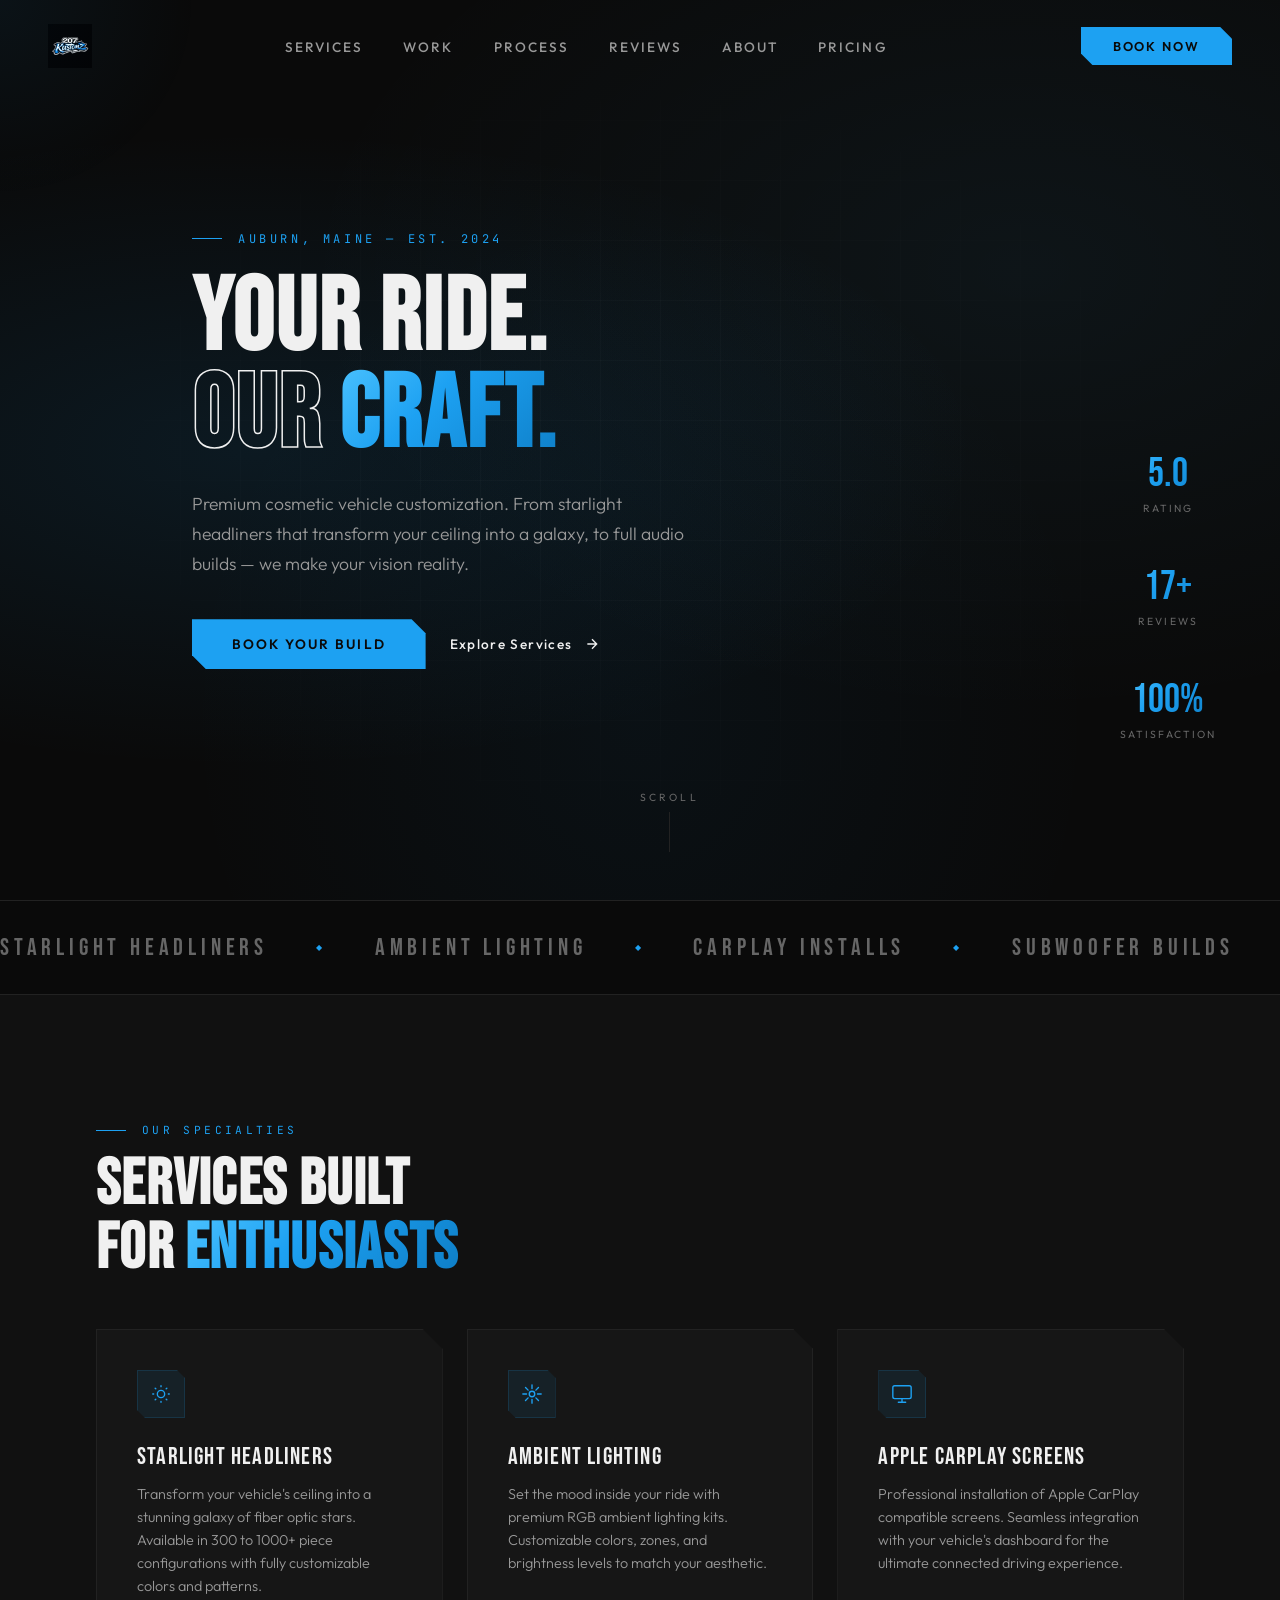
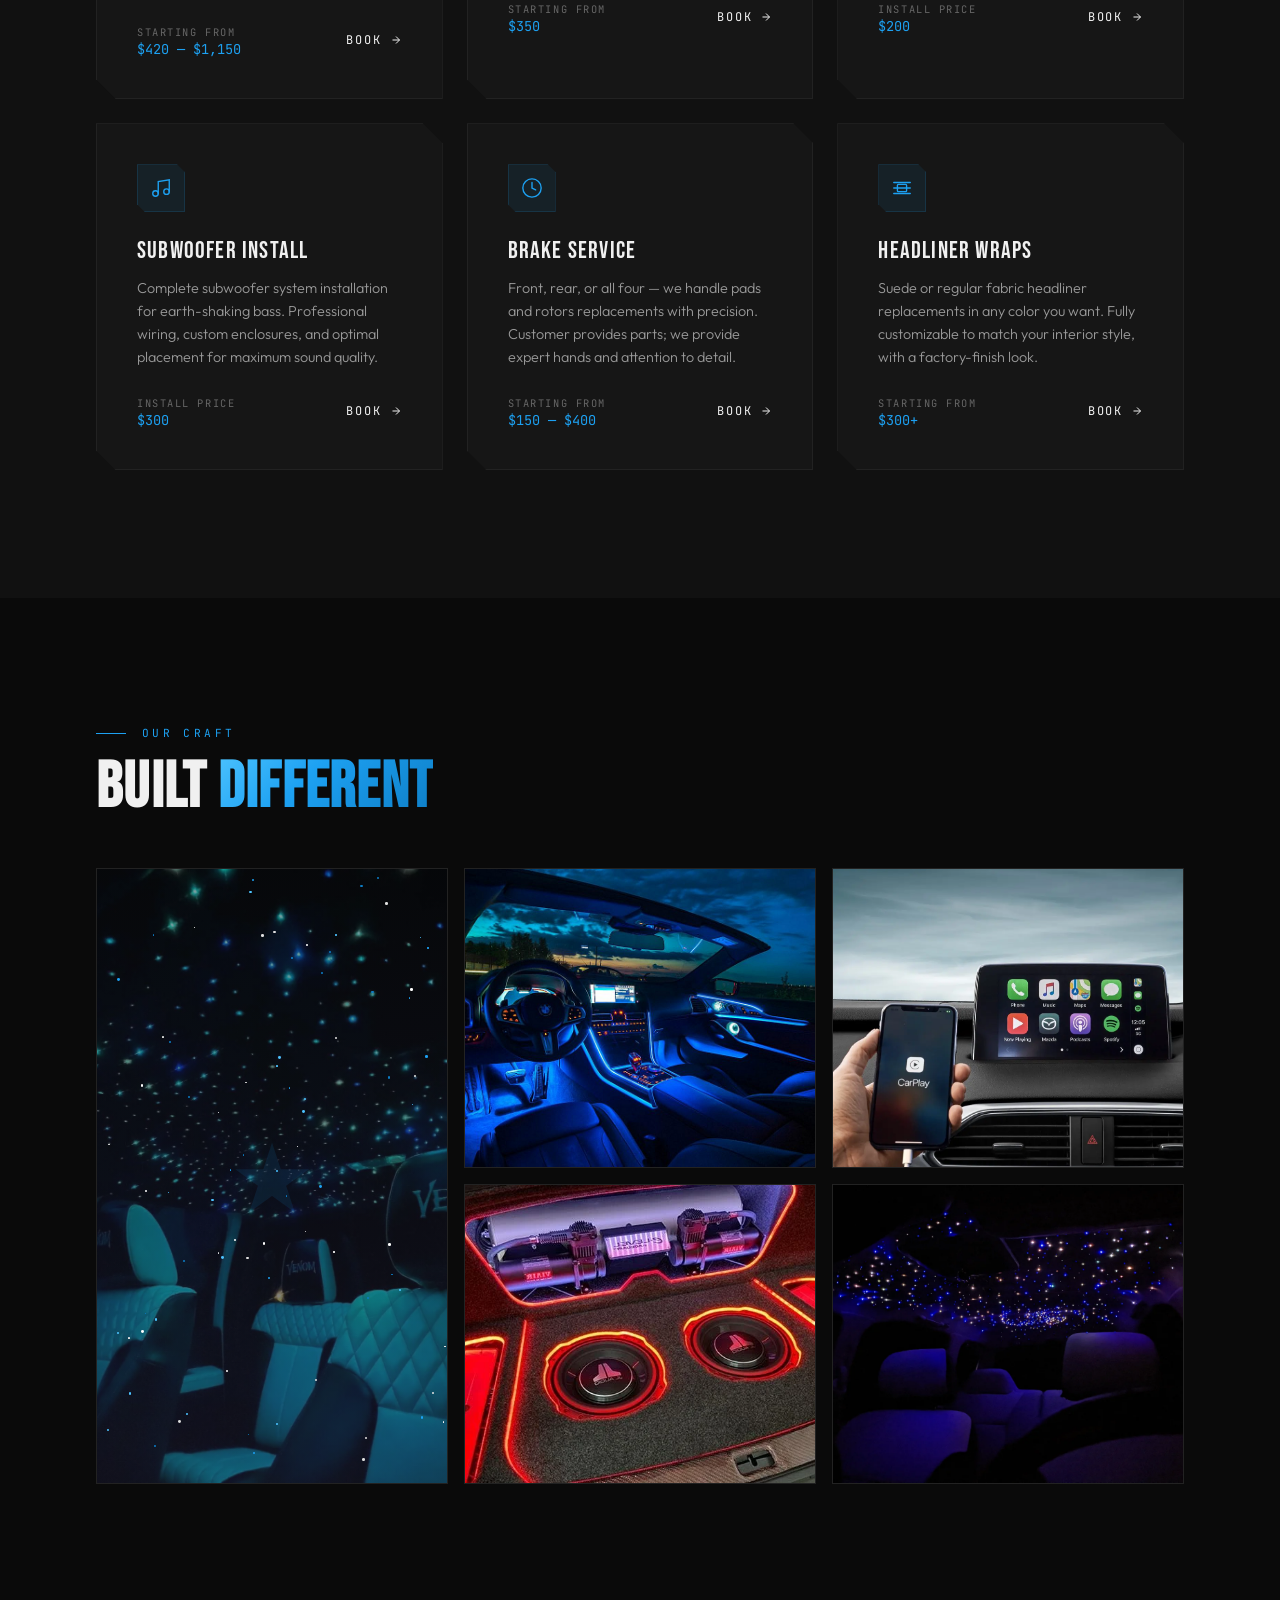
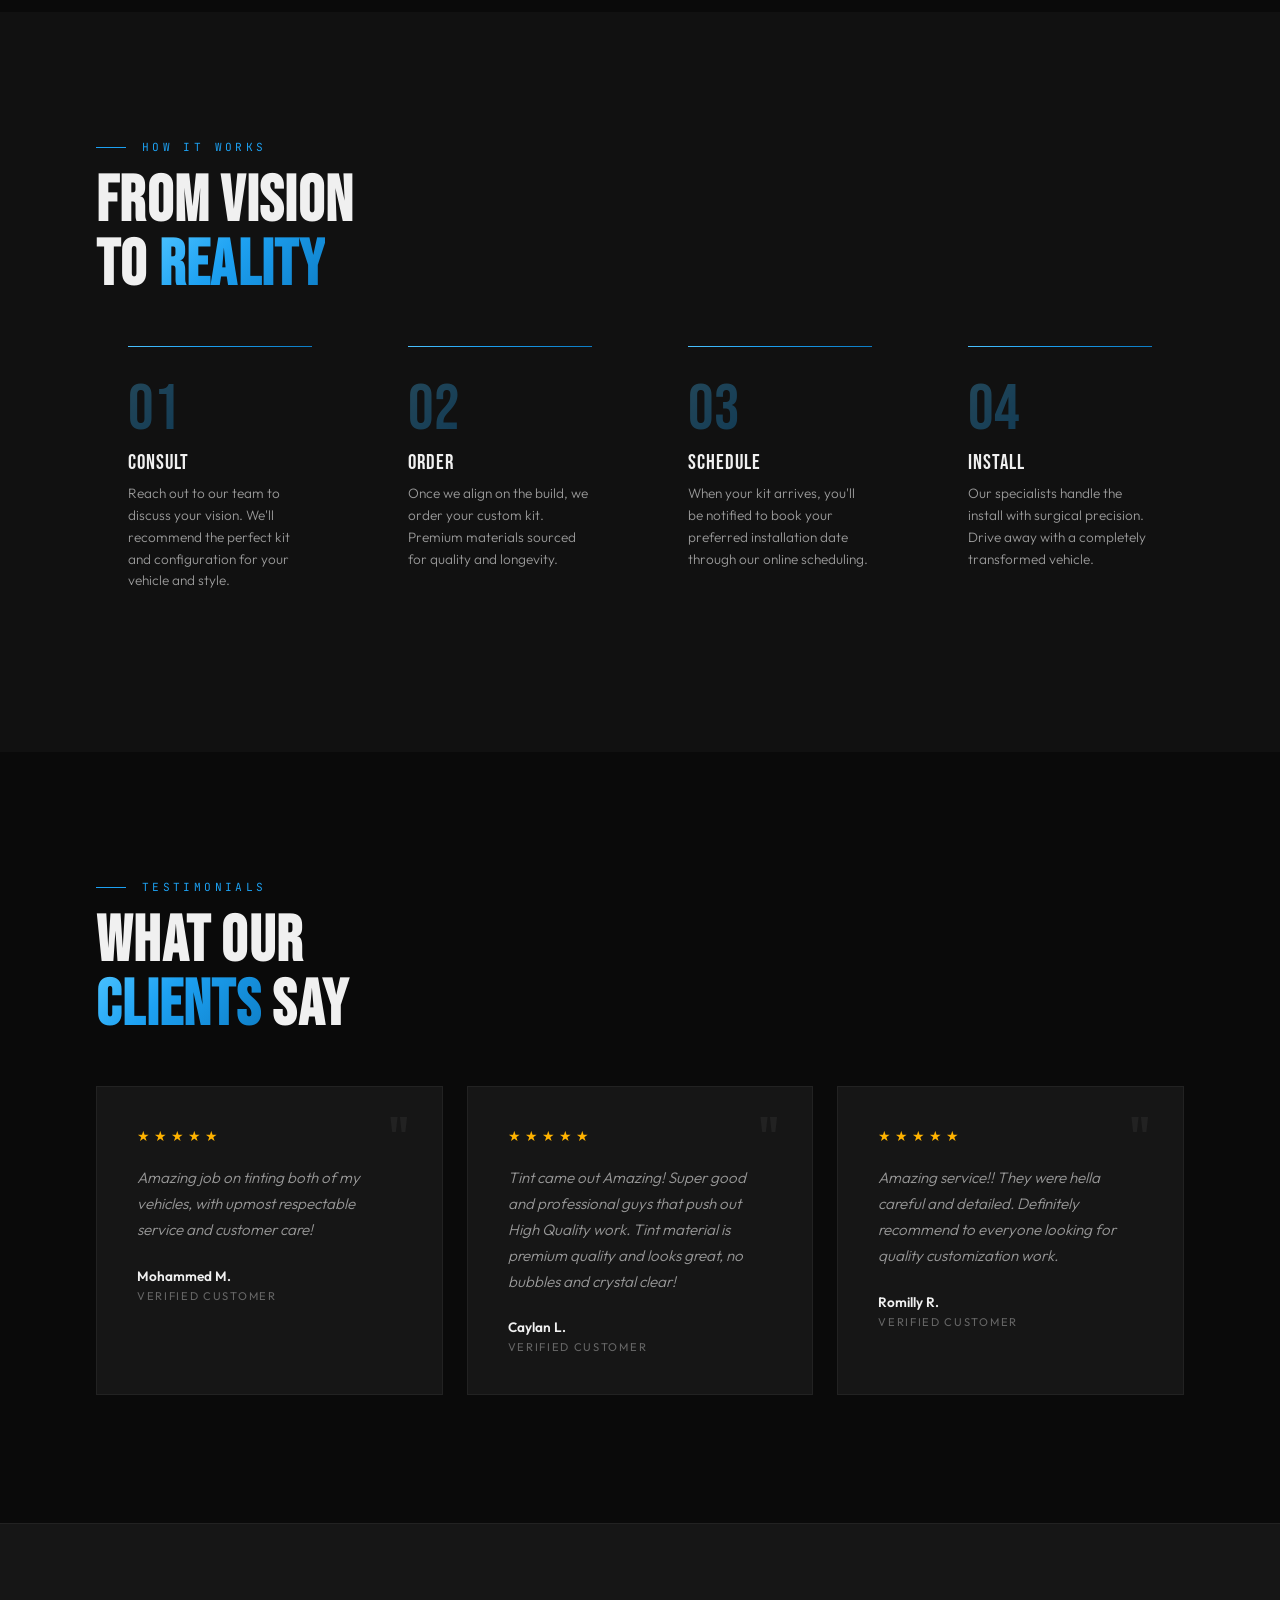
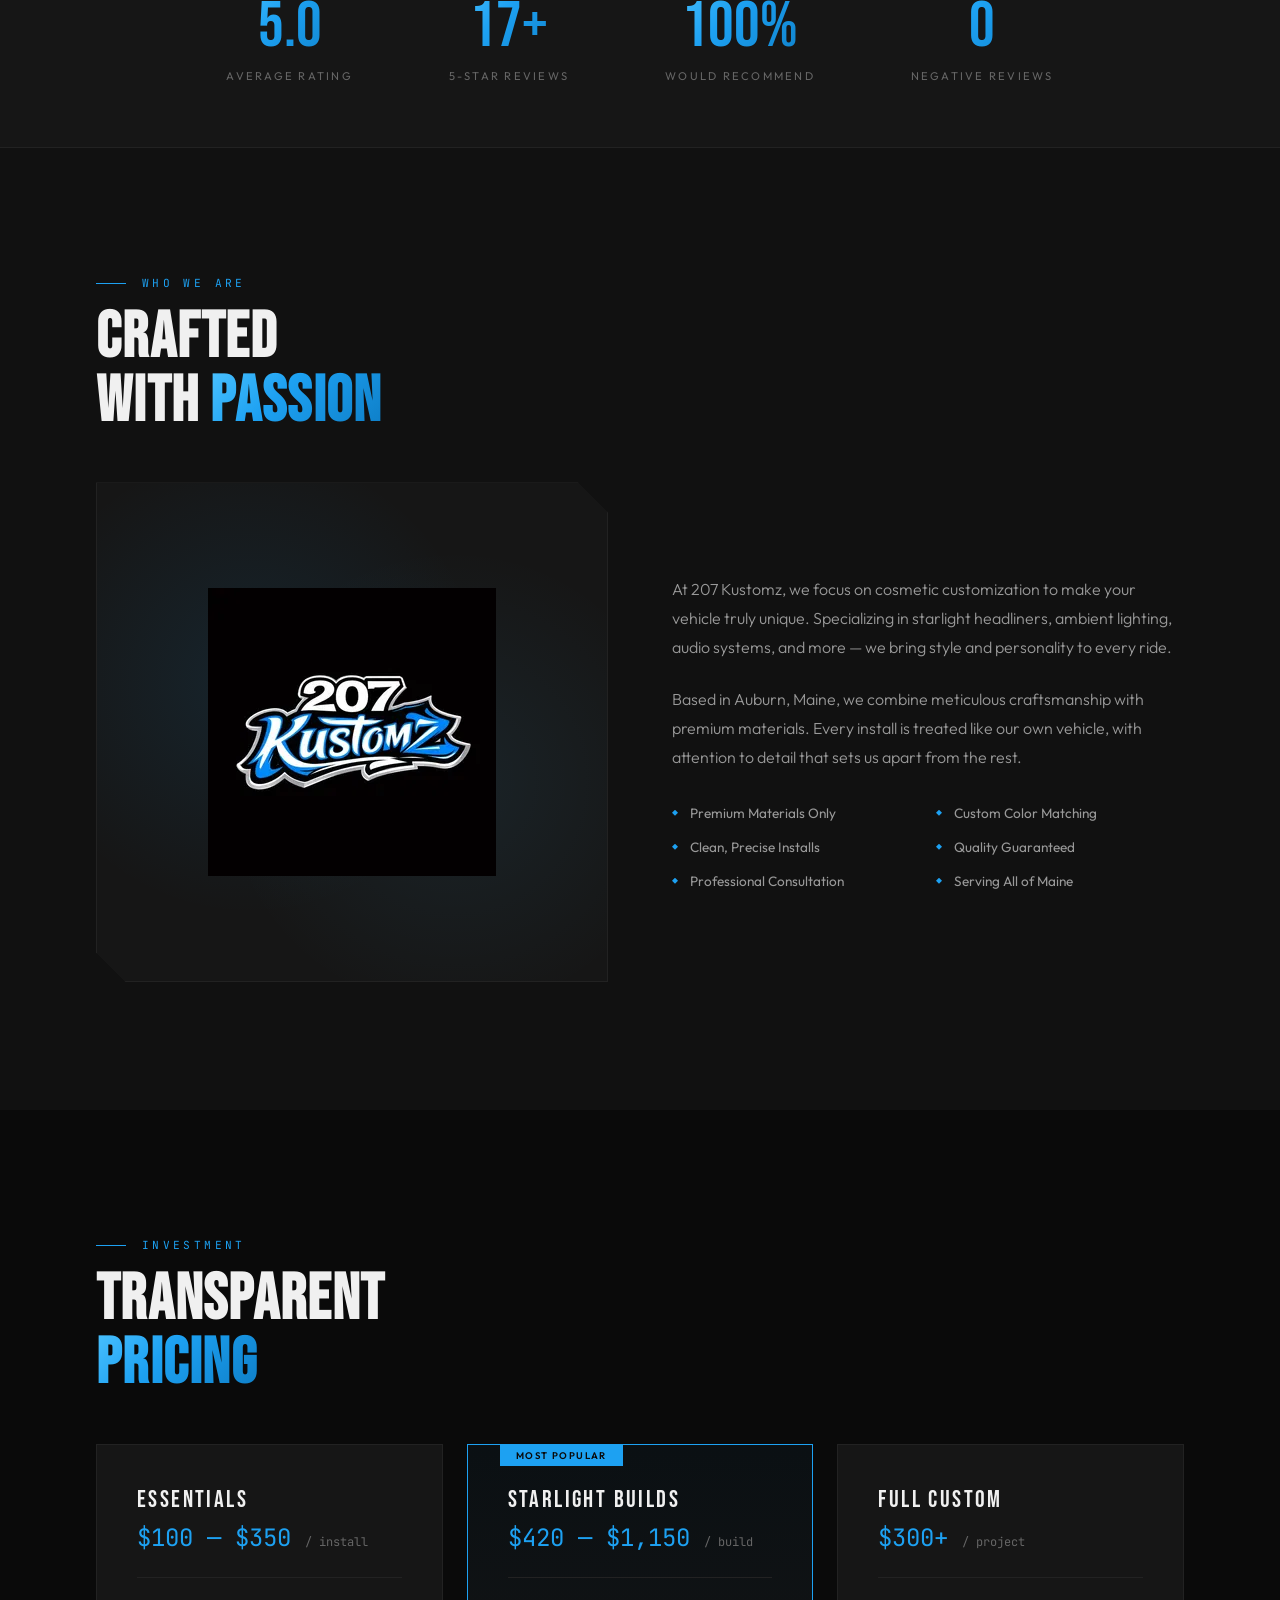
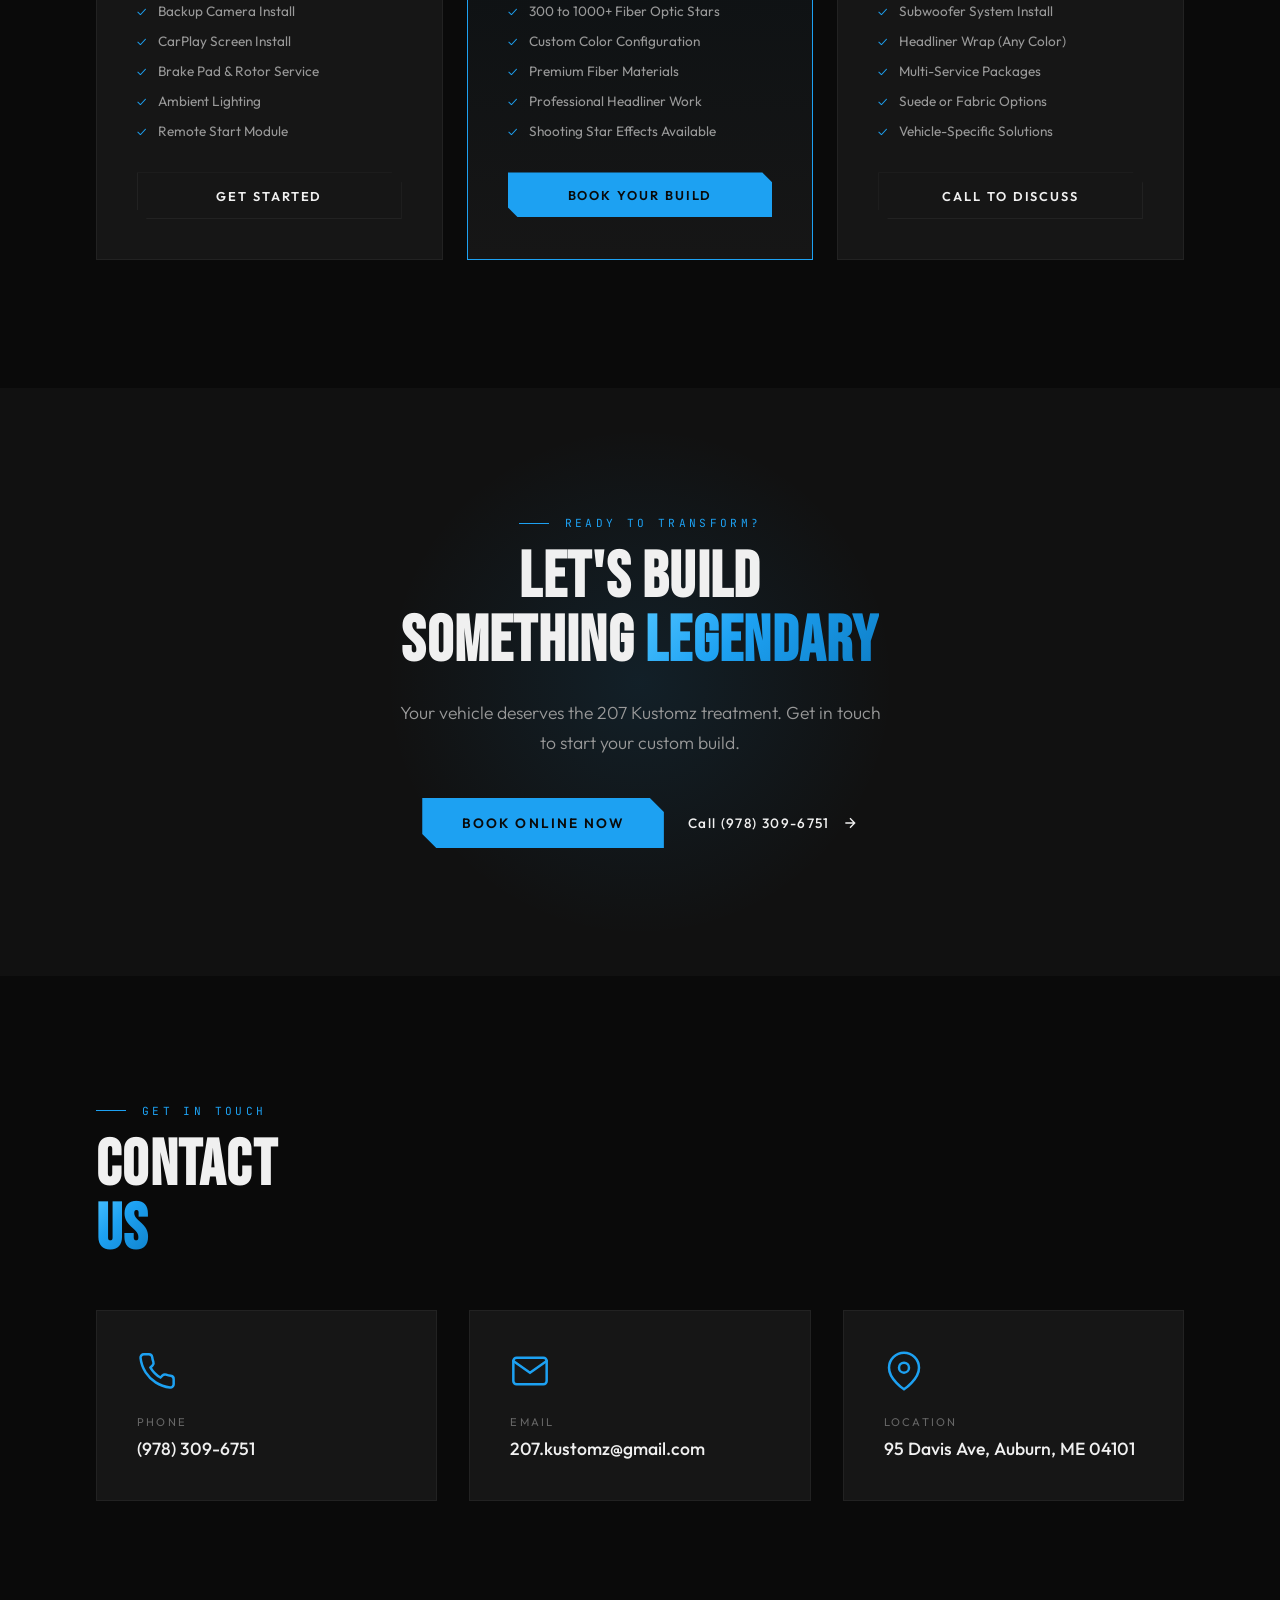
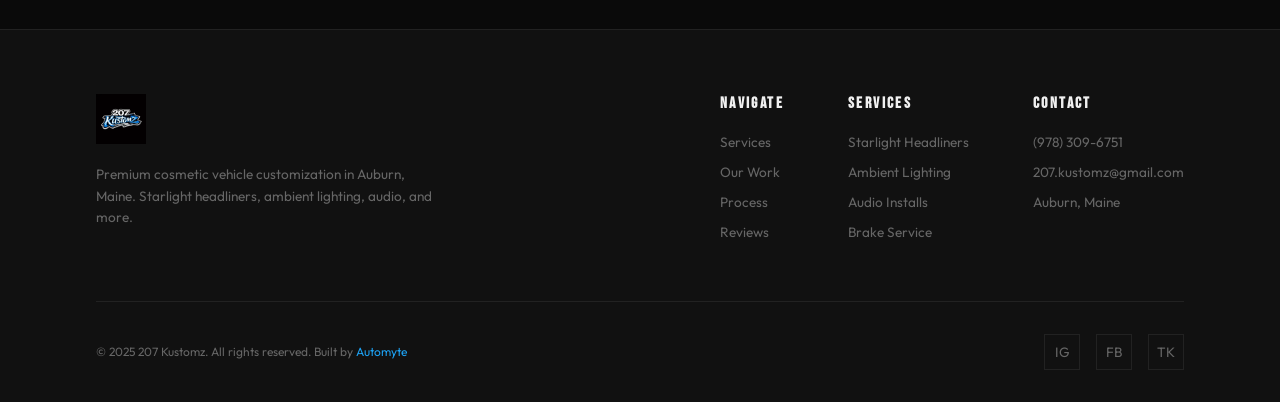
==== commit 3cfa446e: "Enhance mobile design to  premium standard with refined typography, apple-grade glassmorphism, and o" ====
--- a/207kustomz.html
+++ b/207kustomz.html
@@ -1551,6 +1551,9 @@
   <!-- Cursor Glow -->
   <div class="cursor-glow" id="cursorGlow"></div>
 
+  <!-- Favicon -->
+  <link rel="icon" type="image/webp" href="assets/images/logo.webp">
+
   <!-- Navigation -->
   <nav id="navbar">
     <a href="#" class="nav-logo"><img src="assets/images/logo.webp" alt="207 Kustomz"></a>
